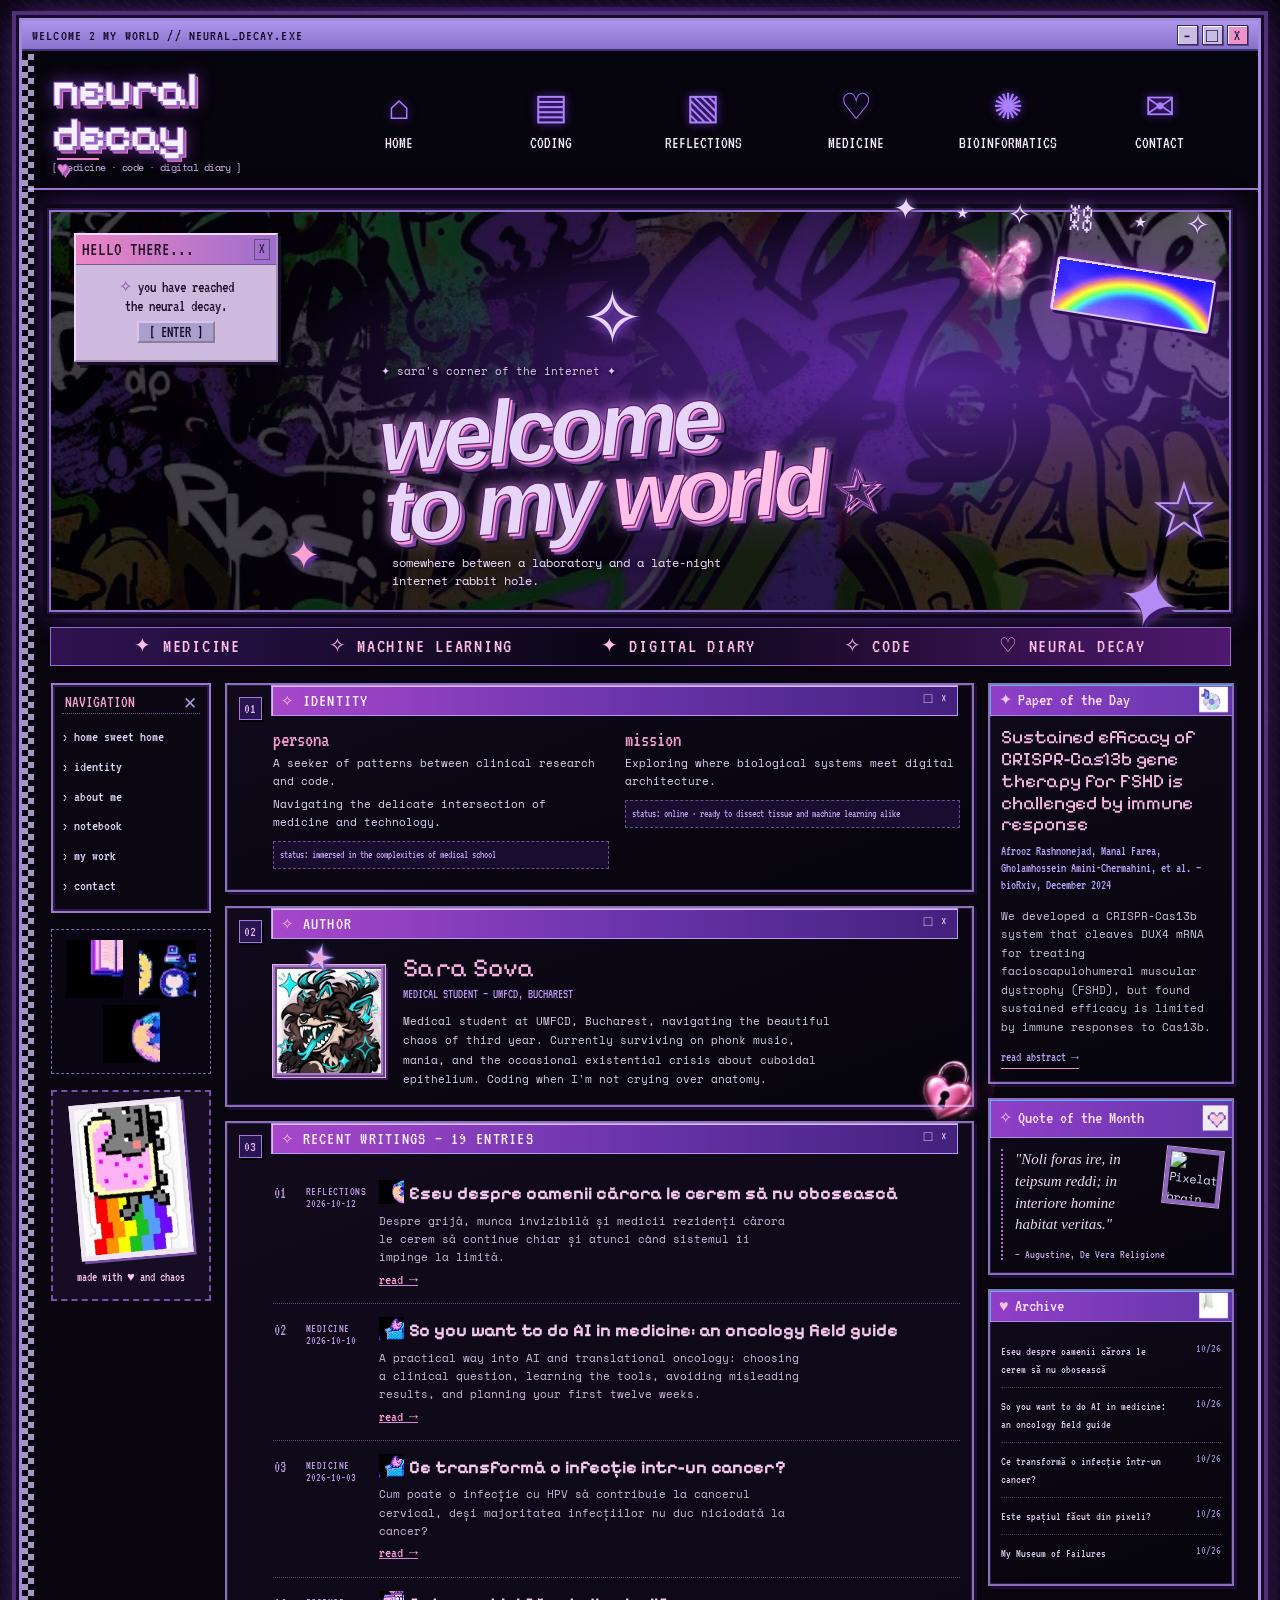
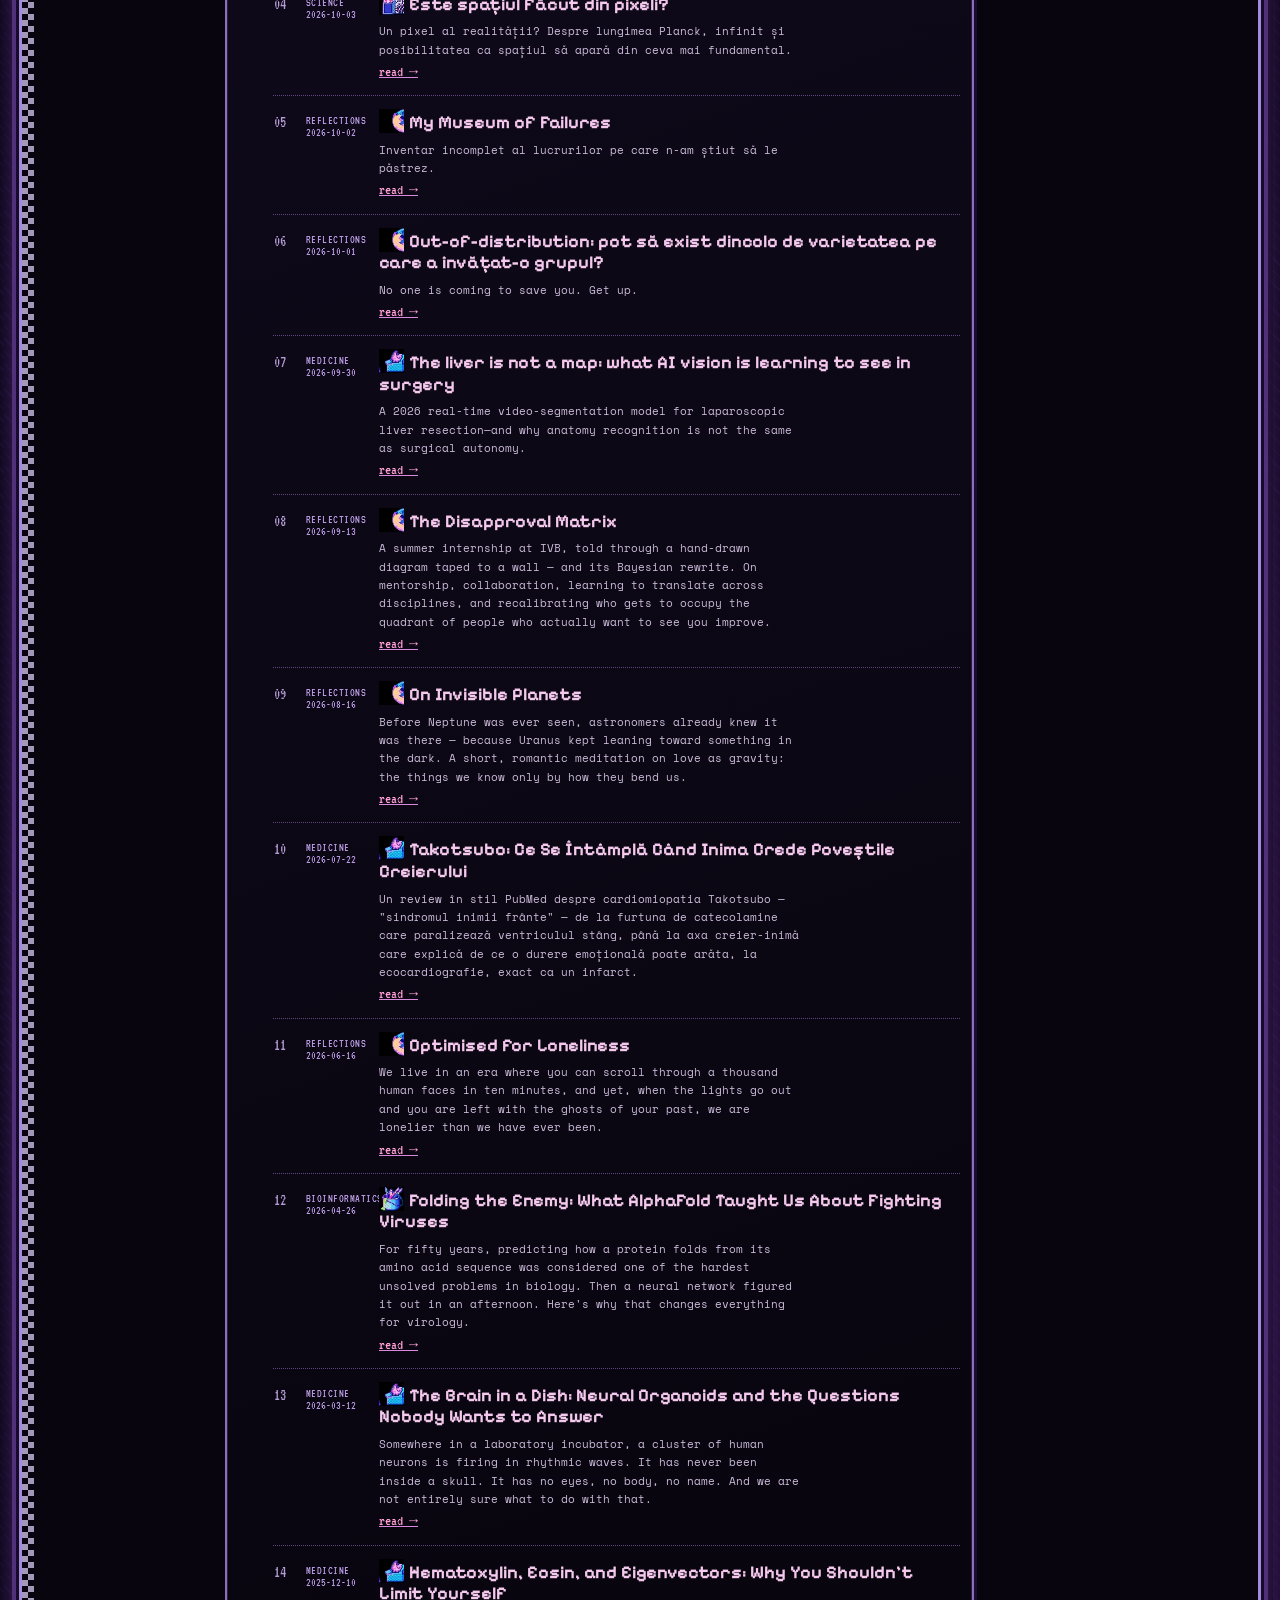
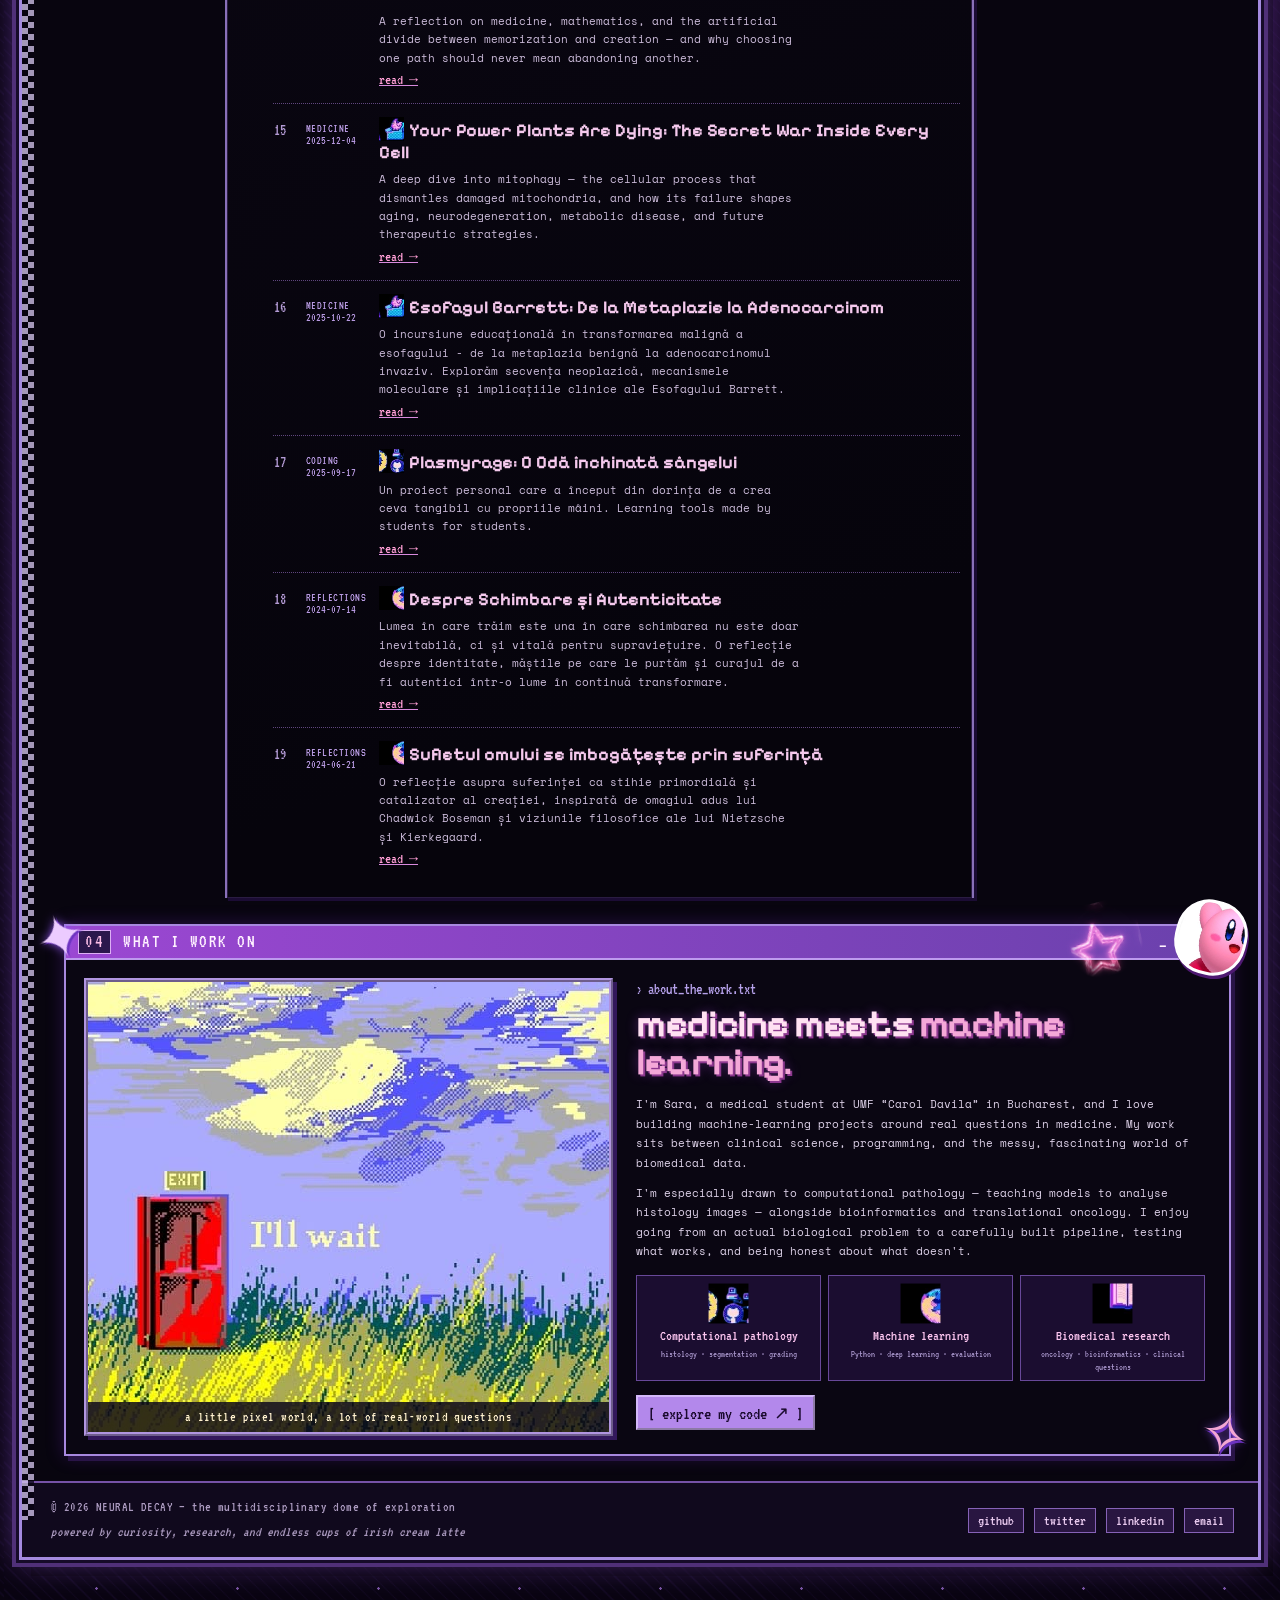
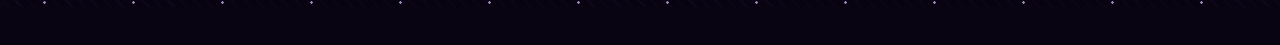
==== index.html @ b6f19f14 "Fit all header labels, remove faux status widgets, add pink chrome stickers" ====
<!DOCTYPE html>
<html lang="en">
<head>
    <meta charset="UTF-8">
    <meta name="viewport" content="width=device-width, initial-scale=1.0">
    <title>NEURAL_DECAY :: Sara's Digital Diary </title>
    <style>
        @import url('https://fonts.googleapis.com/css2?family=Caveat:wght@400;500&family=EB+Garamond:ital,wght@0,400;0,500;0,600;1,400&family=IM+Fell+English:ital@0;1&display=swap');
        @import url('https://fonts.googleapis.com/css2?family=Cormorant+Garamond:wght@500;600&family=IBM+Plex+Mono:wght@400;500&family=Source+Sans+3:wght@400;500;600&display=swap');

        * { margin: 0; padding: 0; box-sizing: border-box; }

        :root {
            --paper: #f4f0e8;
            --paper-raised: #fbf9f4;
            --ink: #243247;
            --ink-soft: #596777;
            --ink-faint: #7f8a96;
            --line: #d8d1c7;
            --line-strong: #b9b0a5;
            --accent: #7d3038;
            --accent-soft: rgba(125, 48, 56, 0.08);
            --display: 'Cormorant Garamond', Georgia, serif;
            --body-serif: 'Source Sans 3', Arial, sans-serif;
            --quote-serif: 'Cormorant Garamond', Georgia, serif;
            --mono: 'IBM Plex Mono', ui-monospace, 'SF Mono', Menlo, Consolas, monospace;
        }

        html { scroll-behavior: smooth; }

        body {
            background: var(--paper);
            color: var(--ink);
            font-family: var(--body-serif);
            line-height: 1.8;
            font-weight: 400;
        }

        a { color: inherit; }
        ::selection { background: var(--accent); color: var(--paper); }

        @media (prefers-reduced-motion: reduce) {
            * { transition: none !important; animation: none !important; scroll-behavior: auto !important; }
        }

        .container { max-width: 1180px; margin: 0 auto; padding: 0 48px; }

        #reading-progress-bar {
            position: fixed; top: 0; left: 0;
            width: 0%; height: 2px;
            background: var(--accent);
            z-index: 1000;
            transition: width 0.1s linear;
            opacity: 0;
            pointer-events: none;
        }
        #reading-progress-bar.visible { opacity: 1; }

        /* ---------- masthead ---------- */
        header {
            padding: 52px 0 30px;
            border-bottom: 1px solid var(--ink);
        }
        .header-content {
            display: flex;
            justify-content: space-between;
            align-items: center;
            gap: 28px;
            flex-wrap: wrap;
        }
        .logo-block { display: flex; flex-direction: column; gap: 14px; }
        .logo {
            font-family: var(--display);
            font-size: 2.5rem;
            font-weight: 500;
            text-transform: uppercase;
            letter-spacing: 0.05em;
            text-decoration: none;
            color: var(--ink);
            position: relative;
            display: inline-block;
            padding-bottom: 10px;
            cursor: pointer;
        }
        .logo::after {
            content: '';
            position: absolute; left: 0; bottom: 0;
            width: 34px; height: 2px;
            background: var(--accent);
        }
        .tagline {
            font-family: var(--mono);
            font-size: 0.68rem;
            color: var(--ink-soft);
            letter-spacing: 0.02em;
        }
        .tagline .br { color: var(--accent); }

        nav ul { list-style: none; display: flex; gap: 34px; flex-wrap: wrap; }
        nav a {
            text-decoration: none;
            font-family: var(--mono);
            font-size: 0.72rem;
            letter-spacing: 0.04em;
            color: var(--ink-soft);
            padding-bottom: 5px;
            position: relative;
            cursor: pointer;
            transition: color 0.3s ease;
        }
        nav a::after {
            content: '';
            position: absolute; left: 0; bottom: 0;
            width: 100%; height: 1px;
            background: var(--accent);
            transform: scaleX(0);
            transform-origin: left;
            transition: transform 0.35s cubic-bezier(.16,.84,.44,1);
        }
        nav a:hover { color: var(--ink); }
        nav a:hover::after { transform: scaleX(1); }

        /* ---------- banner ---------- */
        .banner-header {
            width: 100%;
            height: 320px;
            position: relative;
            overflow: hidden;
            border-bottom: 2px solid var(--ink);
        }
        .banner-header img {
            width: 100%; height: 100%; object-fit: cover;
            transition: transform 8s cubic-bezier(.16,.84,.44,1);
        }
        .banner-header:hover img { transform: scale(1.03); }

        /* ---------- section index rows ---------- */
        .idx-section { border-bottom: 1px solid var(--line); padding: 68px 0; }
        .idx-section:first-of-type { padding-top: 60px; }
        .idx-row {
            display: grid;
            grid-template-columns: 88px 1fr;
            gap: 32px;
            align-items: start;
        }
        .idx-num {
            font-family: var(--mono);
            font-size: 0.78rem;
            line-height: 1;
            color: var(--accent);
            letter-spacing: 0.02em;
            padding-top: 3px;
        }
        .idx-label {
            display: flex;
            align-items: center;
            gap: 16px;
            font-family: var(--mono);
            font-size: 0.68rem;
            line-height: 1;
            letter-spacing: 0.14em;
            text-transform: uppercase;
            color: var(--ink-faint);
            margin-bottom: 28px;
            white-space: nowrap;
        }
        .idx-label::after {
            content: '';
            flex: 1;
            min-width: 24px;
            align-self: center;
            border-bottom: 1px dotted var(--line-strong);
        }
        .tag-filter-info {
            display: none;
            align-items: center;
            gap: 14px;
            font-family: var(--mono);
            font-size: 0.72rem;
            color: var(--ink-soft);
            margin: -10px 0 26px;
            letter-spacing: 0.03em;
        }
        .tag-filter-info.active { display: flex; flex-wrap: wrap; }
        .tag-filter-info strong { color: var(--accent); text-transform: uppercase; letter-spacing: 0.08em; }
        .tag-filter-info a {
            color: var(--accent);
            text-decoration: none;
            border-bottom: 1px solid var(--accent);
            padding-bottom: 1px;
        }

        main.layout {
            display: grid;
            grid-template-columns: 2fr 1fr;
            gap: 0 80px;
        }
        .content-column { grid-column: 1; }
        .sidebar-column { grid-column: 2; grid-row: 1 / span 3; border-left: 1px solid var(--line); padding-left: 56px; padding-top: 60px; }

        /* ---------- identity ---------- */
        .identity-grid { display: grid; grid-template-columns: 1fr 1fr; gap: 40px; align-items: start; }
        .identity-term {
            font-family: var(--display);
            font-size: 1.3rem;
            color: var(--ink);
            margin-bottom: 10px;
        }
        .identity-def { font-family: var(--body-serif); font-size: 0.98rem; color: var(--ink-soft); line-height: 1.85; }
        .identity-def div { margin-bottom: 5px; }
        .identity-def .status { font-family: var(--mono); font-size: 0.78rem; color: var(--ink-faint); margin-top: 8px; }

        /* ---------- author ---------- */
        .author-grid { display: grid; grid-template-columns: 168px 1fr; gap: 40px; align-items: start; }
        .author-portrait { position: relative; width: 168px; }
        .author-portrait img {
            width: 100%; aspect-ratio: 4/5; object-fit: cover; display: block;
        }
        .author-portrait::after {
            content: '';
            position: absolute; left: -10px; top: 10px;
            width: 100%; aspect-ratio: 4/5;
            border: 1px solid var(--accent);
            z-index: -1;
        }
        .author-name { font-family: var(--display); font-size: 1.7rem; letter-spacing: 0.01em; margin-bottom: 6px; }
        .author-role { font-family: var(--mono); font-size: 0.68rem; letter-spacing: 0.06em; color: var(--accent); margin-bottom: 20px; text-transform: uppercase; }
        .author-bio { font-family: var(--body-serif); font-size: 1.03rem; color: var(--ink-soft); line-height: 1.95; max-width: 58ch; }

        .author-strip {
            grid-column: 1 / -1; margin-top: 40px;
            display: grid;
            grid-template-columns: 148px 1.15fr 1fr;
            gap: 16px;
            align-items: stretch;
        }
        .strip-caption {
            font-family: var(--mono); font-size: 0.64rem; letter-spacing: 0.06em;
            color: var(--ink-faint); line-height: 1.6;
            display: flex; flex-direction: column; justify-content: flex-end;
            padding-bottom: 4px;
        }
        .strip-caption .br { color: var(--accent); }
        .strip-item { position: relative; overflow: hidden; border: 1px solid var(--line); cursor: pointer; }
        .strip-item img {
            width: 100%; height: 100%; object-fit: cover; display: block;
            transition: transform 0.6s cubic-bezier(.16,.84,.44,1);
        }
        .strip-item:hover img { transform: scale(1.04); }
        .strip-a { aspect-ratio: 3/4; }
        .strip-b-wrap { display: grid; grid-template-rows: 1fr 1fr; gap: 16px; }
        .strip-b { aspect-ratio: unset; height: 100%; }
        .strip-item .frame { display: none; }
        .strip-item:hover .frame { opacity: 1; }

        /* ---------- writings index ---------- */
        .writings-list { margin-top: 4px; }
        .w-row {
            position: relative;
            display: grid;
            grid-template-columns: 52px 100px 1fr;
            gap: 24px;
            align-items: start;
            padding: 26px 0 26px 20px;
            margin-left: -20px;
            border-top: 1px solid var(--line);
            transition: padding-left 0.4s cubic-bezier(.16,.84,.44,1);
        }
        .w-num, .w-meta { padding-top: 5px; }
        .w-row::before {
            content: '';
            position: absolute; left: 0; top: 0; bottom: 0;
            width: 2px; background: var(--accent);
            transform: scaleY(0);
            transform-origin: top;
            transition: transform 0.4s cubic-bezier(.16,.84,.44,1);
        }
        .writings-list .w-row:first-child { border-top: none; }
        .w-row:hover { padding-left: 32px; }
        .w-row:hover::before { transform: scaleY(1); }
        .w-num { font-family: var(--mono); font-size: 0.75rem; color: var(--ink-faint); }
        .w-row:hover .w-num { color: var(--accent); }
        .w-meta { font-family: var(--mono); font-size: 0.68rem; color: var(--ink-faint); line-height: 1.6; }
        .w-meta .cat { display: block; text-transform: uppercase; letter-spacing: 0.04em; color: var(--ink-soft); }
        .w-main h3 {
            font-family: var(--display);
            font-size: 1.4rem;
            font-weight: 500;
            margin-bottom: 8px;
            line-height: 1.3;
        }
        .w-main h3 a { text-decoration: none; }
        .w-row:hover .w-main h3 { color: var(--accent); }
        .w-excerpt { font-family: var(--body-serif); font-size: 0.96rem; color: var(--ink-soft); line-height: 1.8; max-width: 60ch; }
        .w-arrow { font-family: var(--mono); font-size: 0.7rem; color: var(--ink-faint); margin-top: 10px; display: inline-block; }
        .w-row:hover .w-arrow { color: var(--accent); }

        .empty-state {
            font-family: var(--mono);
            font-size: 0.8rem;
            color: var(--ink-faint);
            padding: 40px 0;
        }
        .empty-state span { display: block; margin-bottom: 8px; }

        /* ---------- full post ---------- */
        .back-button {
            background: transparent;
            border: 1px solid var(--ink);
            color: var(--ink);
            font-family: var(--mono);
            font-size: 0.7rem;
            letter-spacing: 0.1em;
            text-transform: uppercase;
            padding: 11px 24px;
            cursor: pointer;
            margin-bottom: 44px;
            transition: all 0.35s ease;
        }
        .back-button:hover { background: var(--ink); color: var(--paper); }

        .full-post-content h1 {
            font-family: var(--display);
            font-size: 2.4rem;
            font-weight: 500;
            color: var(--ink);
            margin-bottom: 34px;
            line-height: 1.25;
        }
        .full-post-content .post-content h2 {
            font-family: var(--display);
            font-size: 1.5rem;
            font-weight: 500;
            color: var(--ink);
            margin: 44px 0 18px;
            padding-top: 28px;
            border-top: 1px solid var(--line);
        }
        .full-post-content .post-content h3 {
            font-family: var(--display);
            font-size: 1.2rem;
            font-weight: 500;
            color: var(--ink);
            margin: 32px 0 14px;
        }
        .full-post-content .post-content p {
            margin-bottom: 26px;
            font-family: var(--body-serif);
            font-size: 1.06rem;
            color: var(--ink-soft);
            line-height: 1.95;
        }
        .full-post-content .post-content strong { color: var(--ink); }
        .full-post-content .post-content em { font-style: italic; }
        .full-post-content .post-content a {
            color: var(--ink);
            text-decoration: none;
            border-bottom: 1px solid var(--accent);
            transition: color 0.3s ease;
        }
        .full-post-content .post-content a:hover { color: var(--accent); }
        .full-post-content .post-content a:has(> img) { border-bottom: none; }
        .full-post-content .post-content img {
            max-width: 100%;
            display: block;
            margin: 36px auto;
            border: 1px solid var(--line);
        }
        .full-post-content .post-content ol,
        .full-post-content .post-content ul {
            margin: 0 0 26px 1.3em;
            font-family: var(--mono);
            font-size: 0.82rem;
            color: var(--ink-soft);
            line-height: 2;
        }

        .post-tags { display: flex; flex-wrap: wrap; gap: 10px; margin-bottom: 24px; }
        .post-tag-pill {
            display: inline-block;
            border: 1px solid var(--line-strong);
            color: var(--ink-soft);
            padding: 4px 12px;
            font-family: var(--mono);
            font-size: 0.62rem;
            letter-spacing: 0.08em;
            text-transform: uppercase;
            text-decoration: none;
            transition: all 0.3s ease;
        }
        .post-tag-pill:hover { border-color: var(--accent); color: var(--accent); }

        .demo-link {
            display: inline-block;
            margin-top: 6px;
            border: 1px solid var(--accent);
            color: var(--accent);
            padding: 11px 24px;
            font-family: var(--mono);
            font-size: 0.7rem;
            letter-spacing: 0.1em;
            text-transform: uppercase;
            text-decoration: none;
            transition: all 0.3s ease;
        }
        .demo-link:hover { background: var(--accent); color: var(--paper); }

        .post-meta-line {
            display: flex; align-items: center; gap: 16px; margin-bottom: 22px;
        }
        .post-category {
            font-family: var(--mono);
            font-size: 0.62rem;
            letter-spacing: 0.15em;
            text-transform: uppercase;
            color: var(--accent-deep, var(--accent));
            border: 1px solid var(--line-strong);
            padding: 4px 12px;
        }
        .post-date { font-family: var(--mono); font-size: 0.68rem; letter-spacing: 0.1em; color: var(--ink-faint); }

        /* ---------- sidebar ---------- */
        .side-block { padding-bottom: 46px; margin-bottom: 46px; border-bottom: 1px solid var(--line); }
        .side-block:last-child { border-bottom: none; margin-bottom: 0; padding-bottom: 0; }
        .side-label {
            font-family: var(--mono);
            font-size: 0.65rem;
            letter-spacing: 0.12em;
            text-transform: uppercase;
            color: var(--ink-faint);
            margin-bottom: 18px;
        }
        .paper-title { font-family: var(--display); font-size: 1.08rem; color: var(--ink); margin-bottom: 8px; display: block; text-decoration: none; }
        .paper-title:hover { color: var(--accent); }
        .paper-meta { font-family: var(--mono); font-size: 0.72rem; color: var(--ink-soft); }
        .paper-abstract { font-family: var(--body-serif); font-size: 0.9rem; color: var(--ink-soft); line-height: 1.75; margin-top: 12px; }
        .paper-link { display: inline-block; margin-top: 14px; font-family: var(--mono); font-size: 0.68rem; color: var(--accent); text-decoration: none; border-bottom: 1px solid var(--accent); padding-bottom: 1px; }

        .quote-block { position: relative; padding-left: 20px; border-left: 2px solid var(--accent); }
        .quote-portrait {
            width: 56px; height: 56px;
            float: right;
            margin-left: 14px;
            border: 1px solid var(--line-strong);
            cursor: pointer;
        }
        .quote-portrait img { width: 100%; height: 100%; object-fit: cover; display: block; }
        .quote-text { font-family: var(--quote-serif); font-style: italic; font-size: 1.02rem; color: var(--ink); line-height: 1.75; }
        .quote-src { font-family: var(--mono); font-size: 0.66rem; color: var(--ink-faint); margin-top: 12px; clear: both; display: block; }

        .recent-list a {
            display: flex; justify-content: space-between; gap: 12px;
            padding: 11px 0;
            text-decoration: none;
            color: var(--ink-soft);
            font-family: var(--body-serif);
            font-size: 0.93rem;
            border-bottom: 1px dotted var(--line-strong);
            transition: color 0.25s ease;
        }
        .recent-list a:last-child { border-bottom: none; }
        .recent-list a:hover { color: var(--accent); }
        .recent-list a span { font-family: var(--mono); font-size: 0.64rem; color: var(--ink-faint); white-space: nowrap; margin-left: 12px; }

        .journal-browser { display: none; }
        body.reading-mode .journal-browser { display: block; }
        body.reading-mode .sidebar-column {
            position: sticky; top: 16px; align-self: start;
            max-height: calc(100vh - 32px); overflow-y: auto; scrollbar-width: thin;
        }
        .browser-categories { display: flex; flex-wrap: wrap; gap: 5px 0; margin: -3px 0 14px; }
        .browser-category {
            position: relative; border: 0; border-radius: 0; padding: 2px 9px;
            background: transparent; color: var(--ink-faint); font: 0.62rem var(--mono);
            text-transform: lowercase; cursor: pointer;
        }
        .browser-category:first-child { padding-left: 0; }
        .browser-category:not(:last-child)::after {
            content: '/'; position: absolute; right: -2px; color: var(--line-strong);
        }
        .browser-category:hover, .browser-category.active {
            background: transparent; color: var(--accent); text-decoration: underline;
            text-decoration-thickness: 1px; text-underline-offset: 4px;
        }
        .browser-post-list {
            max-height: min(34vh, 310px); overflow-y: auto;
            border-top: 1px solid var(--line); scrollbar-width: thin;
        }
        .browser-post-list a {
            display: grid; grid-template-columns: 25px 1fr; gap: 6px;
            padding: 10px 2px; border-bottom: 1px solid var(--line);
            color: var(--ink-soft); text-decoration: none;
        }
        .browser-post-list a:hover .browser-title,
        .browser-post-list a[aria-current="page"] .browser-title { color: var(--accent); }
        .browser-post-list .browser-index {
            padding-top: 3px; color: var(--ink-faint); font: 0.58rem var(--mono);
        }
        .browser-post-list .browser-title {
            display: block; color: var(--ink); font: 0.92rem/1.25 var(--display);
            transition: color 0.2s ease;
        }
        .browser-post-list .browser-meta {
            display: block; margin-top: 4px; color: var(--ink-faint);
            font: 0.55rem var(--mono); letter-spacing: 0.03em;
        }
        .browser-post-list a[aria-current="page"] .browser-index { color: var(--accent); }
        .inline-post-browser { display: none; }

        /* ---------- gallery ---------- */
        .gallery-strip { display: grid; grid-template-columns: repeat(4, 1fr); border-top: 1px solid var(--line); }
        .gallery-item {
            display: flex; flex-direction: column;
            border-right: 1px solid var(--line);
            cursor: pointer;
        }
        .gallery-item:last-child { border-right: none; }
        .gallery-frame { aspect-ratio: 3/4; overflow: hidden; }
        .gallery-frame img {
            width: 100%; height: 100%; object-fit: cover;
            transition: transform 0.6s cubic-bezier(.16,.84,.44,1);
        }
        .gallery-item:hover .gallery-frame img { transform: scale(1.045); }
        .gallery-item .cap {
            padding: 14px 20px 20px;
            font-family: var(--mono);
            font-size: 0.66rem;
            letter-spacing: 0.06em;
            color: var(--ink-soft);
            text-transform: uppercase;
            display: flex;
            justify-content: space-between;
            transition: color 0.3s ease;
        }
        .gallery-item .cap .no { color: var(--ink-faint); }
        .gallery-item:hover .cap { color: var(--accent); }
        .gallery-item:hover .cap .no { color: var(--accent); }

        /* ---------- footer ---------- */
        footer { border-top: 1px solid var(--ink); padding: 40px 0 60px; }
        .footer-row { display: flex; justify-content: space-between; align-items: center; flex-wrap: wrap; gap: 16px; }
        footer p { font-family: var(--mono); font-size: 0.68rem; letter-spacing: 0.03em; color: var(--ink-soft); }
        footer .sub { font-family: var(--quote-serif); font-style: italic; font-size: 0.88rem; color: var(--ink-faint); margin-top: 8px; letter-spacing: 0; }
        .social-links { display: flex; gap: 20px; }
        .social-links a { font-family: var(--mono); font-size: 0.68rem; text-decoration: none; color: var(--ink-soft); border-bottom: 1px solid transparent; transition: color 0.25s ease, border-color 0.25s ease; }
        .social-links a:hover { color: var(--accent); border-color: var(--accent); }

        a:focus-visible, .gallery-item:focus-visible, button:focus-visible { outline: 2px solid var(--accent); outline-offset: 2px; }

        /* ---------- modal ---------- */
        #imageModal {
            display: none; position: fixed; z-index: 1000; left: 0; top: 0;
            width: 100%; height: 100%; background: rgba(246, 246, 243, 0.97);
        }
        #imageModal .modal-close {
            position: absolute; top: 20px; right: 40px;
            color: var(--ink); font-size: 40px; font-weight: 300;
            font-family: var(--display); cursor: pointer;
        }
        #modalImg { margin: 6% auto 0; display: block; width: 80%; max-width: 720px; border: 1px solid var(--line-strong); }
        #caption { margin: 16px auto; display: block; width: 80%; max-width: 720px; text-align: center; color: var(--ink-soft); font-family: var(--mono); font-size: 0.75rem; letter-spacing: 0.06em; text-transform: uppercase; }

        @media (max-width: 900px) {
            main.layout { grid-template-columns: 1fr; }
            body.reading-mode .sidebar-column { display: none; }
            body.reading-mode .inline-post-browser { display: block; margin: 0 0 18px; }
            .inline-post-browser details {
                position: sticky; top: 2px; z-index: 40;
                border: 1px solid var(--line); background: var(--paper-raised);
                box-shadow: 0 5px 18px rgba(36, 50, 71, 0.08);
            }
            .inline-post-browser summary {
                padding: 10px 13px; color: var(--ink); cursor: pointer; list-style: none;
                font: 0.65rem var(--mono); letter-spacing: 0.06em; text-transform: uppercase;
            }
            .inline-post-browser summary::-webkit-details-marker { display: none; }
            .inline-post-browser details[open] { padding-bottom: 10px; }
            .inline-post-browser details[open] .browser-categories,
            .inline-post-browser details[open] .browser-post-list { margin-left: 12px; margin-right: 12px; }
            .inline-post-browser .browser-post-list { max-height: 32vh; }
            .inline-post-browser .browser-category { padding: 6px 10px; }
            .inline-post-browser .browser-post-list a { padding: 10px 2px; }
            .sidebar-column { grid-column: 1; grid-row: auto; border-left: none; border-top: 1px solid var(--line); padding-left: 0; padding-top: 56px; margin-top: 8px; }
            .container { padding: 0 26px; }
            .identity-grid, .author-grid { grid-template-columns: 1fr; }
            .author-strip { grid-template-columns: 1fr; }
            .strip-b-wrap { grid-template-rows: none; grid-template-columns: 1fr 1fr; }
            .w-row { grid-template-columns: 1fr; gap: 8px; }
            .gallery-strip { grid-template-columns: repeat(2, 1fr); }
        }

        @media (max-width: 640px) {
            .container { padding: 0 20px; }
            header { padding: 32px 0 22px; }
            .logo { font-size: 1.9rem; padding-bottom: 8px; }
            nav ul { gap: 20px 24px; }
            .banner-header { height: 190px; border-bottom-width: 1px; }
            .idx-section { padding: 44px 0; }
            .idx-section:first-of-type { padding-top: 36px; }
            .idx-row { grid-template-columns: 34px 1fr; gap: 16px; }
            .idx-num { font-size: 0.68rem; }
            .idx-label { font-size: 0.62rem; letter-spacing: 0.1em; white-space: normal; flex-wrap: wrap; row-gap: 6px; }
            .idx-label::after { min-width: 16px; }
            .author-grid { row-gap: 24px; }
            .author-portrait { width: 128px; }
            .author-name { font-size: 1.45rem; }
            .author-strip { grid-template-columns: 1fr; gap: 12px; margin-top: 30px; }
            .strip-b-wrap { gap: 12px; }
            .w-row { padding-left: 14px; margin-left: -14px; row-gap: 6px; }
            .w-row:hover { padding-left: 22px; }
            .w-main h3 { font-size: 1.2rem; }
            .full-post-content h1 { font-size: 1.7rem; }
            .full-post-content .post-content h2 { font-size: 1.25rem; }
            .post-meta-line { flex-wrap: wrap; row-gap: 8px; }
            .footer-row { flex-direction: column; align-items: flex-start; gap: 22px; }
            .gallery-item .cap { padding: 10px 14px 16px; }
        }
    
        /* Neural Decay field-journal refresh: visual styling only. */
        body { background: var(--paper); color: var(--ink); line-height: 1.72; }
        ::selection { background: var(--accent); color: var(--paper-raised); }
        .container { max-width: 1220px; }
        header { padding: 38px 0 24px; border-bottom-color: var(--line); }
        .logo { text-transform: none; font-size: 2.8rem; letter-spacing: 0; padding-bottom: 8px; }
        .logo::after { width: 42px; }
        .tagline { letter-spacing: .045em; }
        nav ul { gap: 25px; }
        nav a { font-size: .68rem; text-transform: lowercase; }
        .banner-header { height: 290px; border-bottom: 1px solid var(--line-strong); }
        .idx-section { padding: 52px 0; border-bottom-color: var(--line); }
        .idx-section:first-of-type { padding-top: 48px; }
        .idx-row { grid-template-columns: 64px minmax(0, 1fr); gap: 26px; }
        .idx-num { color: var(--accent); }
        .idx-label { color: var(--ink-soft); letter-spacing: .12em; margin-bottom: 22px; }
        .idx-label::after { border-bottom-style: solid; border-color: var(--line); }
        main.layout { grid-template-columns: minmax(0, 1.55fr) minmax(270px, .8fr); gap: 0 54px; }
        .sidebar-column { padding-left: 25px; padding-top: 45px; border-left-color: var(--line); }
        .identity-term, .author-name, .w-main h3, .full-post-content h1,
        .full-post-content .post-content h2, .full-post-content .post-content h3 { color: var(--ink); }
        .identity-def, .author-bio, .w-excerpt, .full-post-content .post-content p { color: var(--ink-soft); }
        .author-portrait img { border: 7px solid var(--paper-raised); box-shadow: 0 5px 16px rgba(36,50,71,.12); }
        .author-portrait::after { border-color: var(--nd-blue, #aab9c5); }
        .author-strip { grid-template-columns: repeat(3, minmax(0,1fr)); gap: 14px; margin-top: 30px; }
        .strip-caption, .strip-item .frame { display: none; }
        .strip-b-wrap { display: contents; }
        .strip-item, .strip-a, .strip-b { aspect-ratio: 4 / 5; height: auto; border: 7px solid var(--paper-raised); outline: 1px solid var(--line); box-shadow: 0 5px 14px rgba(36,50,71,.10); }
        .strip-item img { display: block; }
        .w-row { grid-template-columns: 42px 92px minmax(0,1fr); gap: 16px; padding-top: 22px; padding-bottom: 22px; }
        .w-row::before { background: var(--accent); }
        .w-main h3 { font-size: 1.55rem; line-height: 1.15; }
        .w-excerpt { line-height: 1.7; }
        .w-meta .cat { color: var(--accent); }
        .w-num, .w-meta, .w-arrow { color: var(--ink-faint); }
        .side-block { padding: 16px 16px 20px; margin-bottom: 16px; border: 1px solid var(--line); background: var(--paper-raised); }
        .side-block:last-child { border-bottom: 1px solid var(--line); }
        .side-label { color: var(--accent); letter-spacing: .11em; }
        .paper-title { font-size: 1.35rem; line-height: 1.15; }
        .paper-meta { color: var(--accent); font-size: .66rem; }
        .paper-abstract { font-size: .92rem; line-height: 1.65; }
        .quote-block { border-left-color: var(--accent); }
        .quote-text { font-size: 1.25rem; line-height: 1.4; }
        .quote-src { color: var(--ink-soft); }
        .recent-list a { color: var(--ink-soft); border-bottom-color: var(--line); }
        .gallery-strip { border-top-color: var(--line); }
        .gallery-item { background: var(--paper-raised); border-right-color: var(--line); }
        .gallery-item .cap { color: var(--ink-soft); }
        footer { background: var(--ink); color: var(--paper); }
        footer .sub, .social-links a { color: #d5dce1; }
        .social-links a:hover { color: #fff; }
        .back-button { border-color: var(--ink); color: var(--ink); }
        .back-button:hover { background: var(--ink); color: var(--paper); }
        .post-tag-pill { border-color: var(--line-strong); }
        .post-tag-pill:hover { border-color: var(--accent); color: var(--accent); }
        @media (max-width: 900px) {
            .container { padding-left: 26px; padding-right: 26px; }
            main.layout { grid-template-columns: minmax(0,1fr); }
            .sidebar-column { grid-column: 1; grid-row: auto; border-left: 0; border-top: 1px solid var(--line); padding: 28px 0 0; margin-top: 8px; }
            .identity-grid { grid-template-columns: 1fr 1fr; gap: 24px; }
            .author-grid { grid-template-columns: 145px minmax(0,1fr); gap: 25px; }
            .author-strip { grid-template-columns: repeat(3,minmax(0,1fr)); }
            .strip-b-wrap { display: contents; }
            .strip-item, .strip-a, .strip-b { aspect-ratio: 4 / 5; height: auto; min-width: 0; }
            .strip-caption, .strip-item .frame { display: none; }
            .w-row { grid-template-columns: 42px 88px minmax(0,1fr); gap: 13px; }
            .gallery-strip { grid-template-columns: repeat(2,minmax(0,1fr)); }
        }
        @media (max-width: 640px) {
            .container { padding-left: 18px; padding-right: 18px; }
            header { padding: 27px 0 19px; }
            .header-content { align-items: flex-start; gap: 17px; }
            .logo { font-size: 2.3rem; }
            .logo-block { gap: 8px; }
            nav { width: 100%; }
            nav ul { gap: 11px 19px; }
            nav a { font-size: .62rem; }
            .banner-header { height: 185px; }
            .idx-section { padding: 36px 0; }
            .idx-section:first-of-type { padding-top: 32px; }
            .idx-row { grid-template-columns: 27px minmax(0,1fr); gap: 12px; }
            .idx-num { font-size: .62rem; }
            .idx-label { font-size: .6rem; letter-spacing: .09em; margin-bottom: 17px; }
            .identity-grid { grid-template-columns: 1fr; gap: 22px; }
            .author-grid { grid-template-columns: 105px minmax(0,1fr); gap: 19px; }
            .author-portrait { width: 105px; }
            .author-name { font-size: 1.45rem; }
            .author-role { font-size: .59rem; margin-bottom: 12px; }
            .author-bio { font-size: .96rem; line-height: 1.7; }
            .author-strip { grid-template-columns: repeat(3,minmax(0,1fr)); gap: 8px; margin-top: 23px; }
            .strip-item, .strip-a, .strip-b { border-width: 4px; aspect-ratio: 4 / 5; }
            .strip-caption, .strip-item .frame { display: none; }
            .w-row { grid-template-columns: 1fr; gap: 5px; padding: 19px 0 19px 14px; margin-left: -14px; }
            .w-row:hover { padding-left: 18px; }
            .w-num, .w-meta { padding-top: 0; }
            .w-main h3 { font-size: 1.4rem; }
            .w-excerpt { font-size: .95rem; }
            .sidebar-column { padding-top: 22px; }
            .side-block { padding: 14px 13px 17px; }
            .full-post-content h1 { font-size: 2rem; }
            .full-post-content .post-content p { font-size: 1rem; line-height: 1.8; }
            .footer-row { flex-direction: column; align-items: flex-start; gap: 20px; }
            .gallery-item .cap { padding: 10px 11px 13px; }
            #modalImg { width: 90%; margin-top: 18%; }
            #imageModal .modal-close { top: 12px; right: 18px; }
        }

        /* Small field-notebook accents; the page copy and photos remain untouched. */
        :root { --journal-bluegrey: #aab9c5; --journal-mauve: #c7b9cd; }
        .idx-num {
            position: relative;
            display: inline-flex;
            justify-self: start;
            isolation: isolate;
        }
        .idx-num::after {
            content: "";
            position: absolute;
            z-index: -1;
            inset: -6px -9px;
            border: 1px solid rgba(125,48,56,.38);
            border-radius: 48% 52% 45% 55%;
            transform: rotate(-8deg);
            pointer-events: none;
        }
        .w-row:first-child {
            background: linear-gradient(100deg, rgba(170,185,197,.23), rgba(170,185,197,.10) 72%, rgba(170,185,197,.04));
            border-top-color: rgba(125,48,56,.28);
            border-bottom: 1px solid rgba(216,209,199,.9);
            padding-right: 14px;
        }
        .w-row:first-child .w-main { position: relative; }
        .w-row:first-child .w-main::before {
            content: "";
            position: absolute;
            top: -17px;
            right: 8px;
            width: 48px;
            height: 11px;
            background: rgba(199,185,205,.62);
            box-shadow: 0 1px 1px rgba(36,50,71,.08);
            transform: rotate(3deg);
            pointer-events: none;
        }
        @media (max-width: 640px) {
            .w-row:first-child { padding-right: 8px; }
            .w-row:first-child .w-main::before { top: -14px; right: 4px; width: 40px; height: 9px; }
        }
        /* Rose & Ink: a presentation-only theme. Content and behaviour are retained. */


        :root {
            --paper: #fcfaf6;
            --paper-raised: #f7f2eb;
            --ink: #443e3b;
            --ink-soft: #625b58;
            --ink-faint: #736963;
            --line: #ded5ca;
            --line-strong: #b9aaa0;
            --accent: #87676c;
            --accent-soft: rgba(135,103,108,.07);
            --accent-deep: #79565e;
            --display: 'IM Fell English', Georgia, serif;
            --body-serif: 'EB Garamond', Georgia, serif;
            --quote-serif: 'EB Garamond', Georgia, serif;
            --journal-bluegrey: #c7c1b7;
            --journal-mauve: #d9c7c5;
        }
        body { font-size: 1.08rem; line-height: 1.75; }
        .container { max-width: 1120px; }
        header { padding: 44px 0 26px; border-bottom: 1px dotted var(--line-strong); }
        .header-content { flex-direction: column; align-items: center; gap: 23px; }
        .logo-block { align-items: center; gap: 7px; text-align: center; }
        .logo { font-family: 'Caveat', cursive; font-size: 4rem; font-weight: 400; color: var(--accent); padding-bottom: 0; line-height: 1.1; }
        .logo::after { content: none; }
        .tagline { font-family: var(--body-serif); font-style: italic; font-size: 1rem; letter-spacing: .045em; }
        nav ul { justify-content: center; gap: 12px 29px; }
        nav a { font-family: var(--body-serif); font-style: italic; font-size: 1.04rem; letter-spacing: .08em; }
        .banner-header { height: 250px; border-bottom: 1px dotted var(--line-strong); }
        main.layout { grid-template-columns: minmax(0,1fr) minmax(235px,.42fr); gap: 0 38px; }
        .content-column, .sidebar-column { min-width: 0; }
        .sidebar-column { border-left: 1px dotted var(--line-strong); padding-left: 25px; padding-top: 42px; }
        .idx-section { padding: 42px 0; border-bottom-style: dotted; }
        .idx-section:first-of-type { padding-top: 42px; }
        .idx-row { grid-template-columns: 31px minmax(0,1fr); gap: 17px; }
        .idx-num::after { content: none; }
        .idx-label { font-family: var(--display); font-size: 1.16rem; font-weight: 400; color: var(--accent); text-transform: none; letter-spacing: .025em; margin-bottom: 20px; white-space: normal; }
        .idx-label::after { border-bottom: 1px dotted var(--line-strong); }
        .identity-grid { gap: 26px; }
        .identity-term { font-size: 1.35rem; }
        .identity-def { font-size: 1.06rem; line-height: 1.72; }
        .identity-def .status { font-size: .7rem; line-height: 1.7; }
        .author-grid { grid-template-columns: 133px minmax(0,1fr); gap: 26px; }
        .author-portrait { width: 133px; }
        .author-portrait img { border: 5px solid var(--paper-raised); box-shadow: none; }
        .author-portrait::after { border-color: var(--line-strong); }
        .author-name { font-size: 1.7rem; }
        .author-bio { font-size: 1.08rem; line-height: 1.75; }
        .strip-item, .strip-a, .strip-b { border: 5px solid var(--paper-raised); outline: 1px solid var(--line); box-shadow: none; }
        .w-row { grid-template-columns: 28px 77px minmax(0,1fr); gap: 13px; border-top-style: dotted; }
        .w-row:first-child { background: transparent; border-bottom: none; padding-right: 0; }
        .w-row:first-child .w-main::before { content: none; }
        .w-main h3 { font-size: 1.55rem; line-height: 1.28; }
        .w-excerpt { font-size: 1.08rem; line-height: 1.72; }
        .w-meta { font-size: .62rem; }
        .w-meta .cat { color: var(--ink-soft); }
        .side-block, .side-block:last-child { background: transparent; padding: 0 0 25px; margin-bottom: 25px; border: 0; border-bottom: 1px dotted var(--line-strong); }
        .side-block:last-child { border-bottom: 0; }
        .side-label { font-family: var(--display); font-size: 1.18rem; text-transform: none; letter-spacing: .02em; margin-bottom: 13px; }
        .paper-title { font-size: 1.26rem; line-height: 1.35; }
        .paper-abstract { font-size: 1.04rem; line-height: 1.7; }
        .paper-meta { color: var(--ink-soft); }
        .quote-block { border-left: 1px dotted var(--line-strong); padding-left: 15px; }
        .quote-text { font-size: 1.2rem; line-height: 1.6; }
        .recent-list a { font-size: 1.06rem; line-height: 1.5; }
        .recent-list a span { font-size: .6rem; }
        .full-post-content h1 { font-size: clamp(1.9rem, 3.5vw, 2.65rem); }
        .full-post-content .post-content p { font-size: 1.18rem; line-height: 1.85; }
        .full-post-content .post-content ul, .full-post-content .post-content ol { font-family: var(--body-serif); font-size: 1.1rem; line-height: 1.85; }
        .full-post-content .post-content h2 { border-top-style: dotted; }
        .gallery-item { background: var(--paper); border-right-style: dotted; }
        footer { background: var(--paper); color: var(--ink); border-top: 1px dotted var(--line-strong); }
        footer p, footer .sub, .social-links a { color: var(--ink-soft); }
        .social-links a:hover { color: var(--accent); }
        #imageModal { background: rgba(252,250,246,.97); }
        @media (max-width: 900px) {
            main.layout { grid-template-columns: minmax(0,1fr); }
            .sidebar-column { grid-column: 1; grid-row: auto; border-left: 0; border-top: 1px dotted var(--line-strong); padding: 28px 0 0; }
            .author-grid { grid-template-columns: 133px minmax(0,1fr); }
        }
        @media (max-width: 640px) {
            header { padding: 30px 0 21px; }
            .header-content { align-items: center; gap: 20px; }
            .logo { font-size: 3.25rem; }
            .tagline { font-size: .9rem; letter-spacing: .015em; }
            nav ul { gap: 9px 20px; }
            nav a { font-size: 1rem; letter-spacing: .035em; }
            .banner-header { height: 185px; }
            .idx-section { padding: 34px 0; }
            .idx-row { grid-template-columns: 25px minmax(0,1fr); gap: 12px; }
            .idx-label { font-size: 1.1rem; }
            .author-grid { grid-template-columns: 98px minmax(0,1fr); gap: 18px; }
            .author-portrait { width: 98px; }
            .author-name { font-size: 1.4rem; }
            .author-role { overflow-wrap: anywhere; }
            .author-bio { font-size: 1.03rem; }
            .w-row { grid-template-columns: minmax(0,1fr); gap: 6px; }
            .w-main h3 { font-size: 1.45rem; }
            .full-post-content .post-content p { font-size: 1.12rem; }
        }

        /* White scrapbook: presentation only, retaining the existing content and widgets. */
        :root {
            --paper: #ffffff;
            --paper-raised: #ffffff;
            --ink: #494541;
            --ink-soft: #655f59;
            --ink-faint: #776e67;
            --accent: #806a67;
            --accent-deep: #735a57;
            --accent-soft: rgba(128,106,103,.06);
            --line: #e4ded7;
            --line-strong: #beb3a7;
            --scrap-tape: rgba(221,208,183,.62);
            --scrap-shadow: rgba(71,60,47,.1);
        }
        header { border-bottom: none; padding-bottom: 8px; }
        .logo { color: var(--accent); }
        .banner-header {
            width: calc(100% - 80px); max-width: 990px; height: 235px;
            margin: 29px auto 33px; border: 9px solid var(--paper-raised);
            outline: 1px solid var(--line); overflow: visible;
            box-shadow: 0 3px 11px var(--scrap-shadow); transform: rotate(-.5deg);
        }
        .banner-header img { display: block; }
        .banner-header:hover img { transform: none; }
        .banner-header::before, .banner-header::after {
            content: ''; position: absolute; z-index: 1; pointer-events: none;
            width: 68px; height: 21px; background: var(--scrap-tape);
        }
        .banner-header::before { top: -16px; left: 32px; transform: rotate(-11deg); }
        .banner-header::after { bottom: -15px; right: 31px; transform: rotate(-8deg); }
        .idx-label, .side-label { font-family: 'Caveat', cursive; font-size: 1.55rem; letter-spacing: .025em; }
        .idx-num::after {
            content: ''; position: absolute; inset: -6px -7px;
            border: 1px solid var(--line-strong); border-radius: 48% 52% 45% 55%;
            transform: rotate(-8deg); pointer-events: none;
        }
        .author-portrait { margin-top: 5px; }
        .author-portrait img {
            border: 7px solid var(--paper-raised); border-bottom-width: 18px;
            outline: 1px solid var(--line); box-shadow: 0 3px 8px var(--scrap-shadow);
            transform: rotate(-2deg);
        }
        .author-portrait::after { content: none; }
        .author-portrait::before {
            content: ''; position: absolute; top: -8px; left: calc(50% - 25px);
            width: 50px; height: 17px; background: var(--scrap-tape);
            transform: rotate(8deg); z-index: 1; pointer-events: none;
        }
        .author-strip { gap: 17px; margin-top: 35px; padding: 7px 0; }
        .strip-item, .strip-a, .strip-b {
            overflow: visible; border: 7px solid var(--paper-raised); border-bottom-width: 19px;
            box-shadow: 0 3px 9px var(--scrap-shadow); transform: rotate(-1.5deg);
        }
        .strip-item img { object-fit: cover; }
        .strip-item:hover img { transform: none; }
        .strip-b-wrap .strip-item:first-child { transform: rotate(1.5deg); }
        .strip-b-wrap .strip-item:last-child { transform: rotate(-1deg); }
        .strip-item::before {
            content: ''; position: absolute; top: -13px; left: calc(50% - 22px);
            width: 44px; height: 16px; background: var(--scrap-tape);
            transform: rotate(-7deg); z-index: 1; pointer-events: none;
        }
        .quote-block { border-left-color: var(--line-strong); }
        .quote-portrait { transform: rotate(3deg); border: 3px solid var(--paper); outline: 1px solid var(--line); }
        .quote-text { color: var(--ink); }
        .gallery-strip { gap: 18px; padding: 24px 28px 32px; border-top-style: dotted; }
        .gallery-item {
            background: var(--paper-raised); border: 7px solid var(--paper-raised);
            outline: 1px solid var(--line); box-shadow: 0 3px 9px var(--scrap-shadow);
            transform: rotate(-1deg); min-width: 0;
        }
        .gallery-item:nth-child(even) { transform: rotate(1.2deg); }
        .gallery-item:last-child { border-right: 7px solid var(--paper-raised); }
        .gallery-item .cap { padding: 12px 5px 6px; font-family: 'Caveat', cursive; font-size: 1.2rem; text-transform: none; }
        .gallery-item:hover .gallery-frame img { transform: none; }
        #imageModal { background: rgba(255,255,255,.97); }
        @media (max-width: 640px) {
            .banner-header { width: calc(100% - 40px); height: 180px; border-width: 6px; margin: 24px auto 25px; }
            .banner-header::before { left: 18px; width: 49px; height: 17px; top: -12px; }
            .banner-header::after { right: 17px; width: 49px; height: 17px; bottom: -12px; }
            .idx-label, .side-label { font-size: 1.42rem; }
            .strip-item, .strip-a, .strip-b { border-width: 4px; border-bottom-width: 12px; }
            .strip-item::before { width: 31px; height: 12px; left: calc(50% - 15px); top: -9px; }
            .author-strip { gap: 10px; padding: 5px 0; }
            .gallery-strip { gap: 15px; padding: 20px 20px 25px; }
            .gallery-item, .gallery-item:last-child { border-width: 5px; }
            .gallery-item .cap { padding: 10px 4px 5px; }
        }

</style>
    <link rel="stylesheet" href="y2k-theme.css?v=20261108b">
    <link rel="stylesheet" href="void-theme.css?v=20261109b">
</head>
<body>
    <div id="reading-progress-bar"></div>

    <div class="retro-window">
        <div class="browser-titlebar" aria-hidden="true">
            <span class="browser-title-icon sprite sprite-pc"></span>
            <span class="browser-title">WELCOME 2 MY WORLD // NEURAL_DECAY.EXE</span>
            <span class="browser-window-controls"><span>−</span><span>□</span><span>×</span></span>
        </div>
        <div class="browser-addressbar" aria-label="Retro browser decoration">
            <span class="browser-transport" aria-hidden="true">◀ &nbsp; ▶ &nbsp; ↻</span>
            <span class="browser-address"><span aria-hidden="true">♥</span> gravityeffect1.github.io/blog-neural-decay/</span>
            <span class="browser-go" aria-hidden="true">✦</span>
        </div>

    <header id="home">
        <div class="container">
            <div class="header-content">
                <div class="logo-block">
                    <a class="logo" onclick="showAllPosts()">Neural Decay</a>
                    <div class="tagline">[ medicine <span class="br">·</span> code <span class="br">·</span> digital diary ]</div>
                </div>
                <nav>
                    <ul>
                        <li><a onclick="showAllPosts()">home</a></li>
                        <li><a onclick="showPostsByTag('coding')">coding</a></li>
                        <li><a onclick="showPostsByTag('reflections')">reflections</a></li>
                        <li><a onclick="showPostsByTag('medicine')">medicine</a></li>
                        <li><a onclick="showPostsByTag('bioinformatics')">bioinformatics</a></li>
                        <li><a href="#contact">contact</a></li>
                    </ul>
                </nav>
            </div>
            <div class="header-sprites" aria-hidden="true">
                <span class="sprite sprite-pc"></span>
                <span class="sprite sprite-cat"></span>
                <span class="sprite sprite-tamagotchi"></span>
            </div>
        </div>
    </header>

    <div class="banner-header">
        <img src="images/graffiti-banner.jpg" alt="Colourful graffiti wall — Neural Decay banner">
        <div class="banner-scrim" aria-hidden="true"></div>
        <div class="void-popup">
            <div class="void-popup-title">HELLO THERE... <span aria-hidden="true">×</span></div>
            <p><span aria-hidden="true">✧</span> you have reached<br>the neural decay.</p>
            <a href="#about">[ ENTER ]</a>
        </div>
        <div class="banner-hero-copy">
            <span class="banner-eyebrow">✦ sara's corner of the internet ✦</span>
            <strong>welcome<br>to my <em>world</em><span class="banner-twinkle">☆</span></strong>
            <p>somewhere between a laboratory and a late-night internet rabbit hole.</p>
        </div>
        <span class="banner-star banner-star-one" aria-hidden="true">✧</span>
        <span class="banner-star banner-star-two" aria-hidden="true">✦</span>
        <span class="banner-star banner-star-three" aria-hidden="true">☆</span>
        <span class="sticker-sample sticker-rainbow-decal" aria-hidden="true"></span>
        <span class="pink-decal pink-butterfly" aria-hidden="true"></span>
    </div>

    <div class="void-ticker" aria-hidden="true">
        <span>✦ MEDICINE</span>
        <span>✧ MACHINE LEARNING</span>
        <span>✦ DIGITAL DIARY</span>
        <span>✧ CODE</span>
        <span>♡ NEURAL DECAY</span>
    </div>

    <div class="container">
        <main class="layout">
            <aside class="retro-left-rail" aria-label="Quick navigation and decorative desktop panels">
                <div class="rail-panel rail-nav">
                    <div class="rail-title">NAVIGATION <span>✕</span></div>
                    <a href="#home">› home sweet home</a>
                    <a href="#about">› identity</a>
                    <a href="#about-section">› about me</a>
                    <a href="#writings">› notebook</a>
                    <a href="#work">› my work</a>
                    <a href="#contact">› contact</a>
                </div>
                <div class="rail-icon-patch" aria-hidden="true"><span class="void-icon void-icon-book"></span><span class="void-icon void-icon-computer"></span><span class="void-icon void-icon-browser"></span></div>
                <div class="rail-sticker-frame" aria-hidden="true"><span class="sticker-sample sticker-nyan"></span><span class="rail-sticker-caption">made with ♥ and chaos</span></div>
            </aside>
            <div class="content-column">

                <section class="idx-section" id="about">
                    <div class="idx-row">
                        <span class="idx-num">01</span>
                        <div>
                            <span class="idx-label">Identity</span>
                            <div class="identity-grid">
                                <div>
                                    <div class="identity-term">Persona</div>
                                    <div class="identity-def">
                                        <div>A seeker of patterns between clinical research and code.</div>
                                        <div>Navigating the delicate intersection of medicine and technology.</div>
                                        <div class="status">status: immersed in the complexities of medical school</div>
                                    </div>
                                </div>
                                <div>
                                    <div class="identity-term">Mission</div>
                                    <div class="identity-def">
                                        <div>Exploring where biological systems meet digital architecture.</div>
                                        <div class="status">status: online · ready to dissect tissue and machine learning alike</div>
                                    </div>
                                </div>
                            </div>
                        </div>
                    </div>
                </section>

                <section class="idx-section" id="about-section">
                    <div class="idx-row">
                        <span class="idx-num">02</span>
                        <div>
                            <span class="idx-label">Author</span>
                            <div class="author-grid">
                                <div class="author-portrait">
                                    <img src="images/sovix-avatar.jpg" alt="Sovix, Sara's illustrated persona avatar">
                                </div>
                                <div>
                                    <div class="author-name">Sara Sova</div>
                                    <div class="author-role">Medical Student — UMFCD, Bucharest</div>
                                    <p class="author-bio">Medical student at UMFCD, Bucharest, navigating the beautiful chaos of third year. Currently surviving on phonk music, mania, and the occasional existential crisis about cuboidal epithelium. Coding when I'm not crying over anatomy.</p>
                                </div>
                            </div>
                        </div>
                    </div>
                    <span class="pink-decal pink-heart-lock" aria-hidden="true"></span>
                </section>

                <section class="idx-section" id="writings" style="border-bottom: none;">
                    <div class="idx-row">
                        <span class="idx-num">03</span>
                        <div>
                            <span class="idx-label"><span id="writings-label-text">Recent Writings</span></span>
                            <div class="tag-filter-info" id="tag-filter-info"></div>
                            <div class="inline-post-browser" id="inline-post-browser" aria-label="Browse categories and posts">
                                <details>
                                    <summary>Browse this notebook</summary>
                                    <div class="browser-categories" id="inline-browser-categories"></div>
                                    <div class="browser-post-list" id="inline-browser-posts"></div>
                                </details>
                            </div>
                            <div id="posts-container"></div>
                        </div>
                    </div>
                </section>
            </div>

            <aside class="sidebar-column">
                <div class="side-block journal-browser" id="journal-browser">
                    <div class="side-label">Notebook index<span class="xp-sprite xp-window" aria-hidden="true"></span></div>
                    <div class="browser-categories" id="sidebar-browser-categories"></div>
                    <div class="browser-post-list" id="sidebar-browser-posts"></div>
                </div>
                <div class="side-block">
                    <div class="side-label">Paper of the Day<span class="xp-sprite xp-cd" aria-hidden="true"></span></div>
                    <div id="paper-of-the-day"></div>
                </div>

                <div class="side-block">
                    <div class="side-label">Quote of the Month<span class="sprite sprite-heart sprite-tiny" aria-hidden="true"></span></div>
                    <div class="quote-block">
                        <div class="quote-portrait" onclick="showModal('images/brain.jpg', 'Brain')"><img src="images/brain.jpg" alt="Pixelated brain"></div>
                        <p class="quote-text">"Noli foras ire, in teipsum reddi; in interiore homine habitat veritas."</p>
                        <span class="quote-src">— Augustine, De Vera Religione</span>
                    </div>
                </div>

                <div class="side-block">
                    <div class="side-label">Archive<span class="xp-sprite xp-folder" aria-hidden="true"></span></div>
                    <div class="recent-list" id="recent-list"></div>
                </div>
            </aside>
        </main>
    </div>

    <div class="work-section-shell" id="work">
        <div class="work-window-title"><span>04</span> WHAT I WORK ON <span class="work-window-controls">_ □ ×</span></div>
        <div class="work-content">
            <div class="work-landscape">
                <img src="images/pixel-wait-landscape.jpg" alt="Pixel-art lavender sky and grassy field with a red door reading I'll wait">
                <span class="work-image-label">a little pixel world, a lot of real-world questions</span>
            </div>
            <div class="work-pitch">
                <span class="work-kicker">› about_the_work.txt</span>
                <h2>medicine meets <em>machine learning.</em></h2>
                <p>I'm Sara, a medical student at UMF “Carol Davila” in Bucharest, and I love building machine-learning projects around real questions in medicine. My work sits between clinical science, programming, and the messy, fascinating world of biomedical data.</p>
                <p>I'm especially drawn to computational pathology — teaching models to analyse histology images — alongside bioinformatics and translational oncology. I enjoy going from an actual biological problem to a carefully built pipeline, testing what works, and being honest about what doesn't.</p>
                <div class="work-quest-list" aria-label="Research interests">
                    <div><span class="void-icon void-icon-computer" aria-hidden="true"></span><span><b>Computational pathology</b><small>histology · segmentation · grading</small></span></div>
                    <div><span class="void-icon void-icon-browser" aria-hidden="true"></span><span><b>Machine learning</b><small>Python · deep learning · evaluation</small></span></div>
                    <div><span class="void-icon void-icon-book" aria-hidden="true"></span><span><b>Biomedical research</b><small>oncology · bioinformatics · clinical questions</small></span></div>
                </div>
                <a class="work-github" href="https://github.com/gravityeffect1" target="_blank" rel="noopener noreferrer">[ explore my code ↗ ]</a>
            </div>
        </div>
        <span class="work-sparkle work-sparkle-one" aria-hidden="true">✦</span>
        <span class="work-sparkle work-sparkle-two" aria-hidden="true">✧</span>
        <span class="sticker-sample sticker-kirby" aria-hidden="true"></span>
        <span class="pink-decal pink-star" aria-hidden="true"></span>
    </div>

    <footer id="contact">
        <div class="container">
            <div class="footer-row">
                <div>
                    <p>&copy; 2026 NEURAL DECAY — the multidisciplinary dome of exploration</p>
                    <p class="sub">powered by curiosity, research, and endless cups of irish cream latte</p>
                </div>
                <div class="social-links">
                    <a href="https://github.com/gravityeffect1" target="_blank" aria-label="GitHub">github</a>
                    <a href="https://x.com/gravityeffect1" target="_blank" aria-label="Twitter">twitter</a>
                    <a href="https://www.linkedin.com/in/sara-mihaela-sova/" target="_blank" aria-label="LinkedIn">linkedin</a>
                    <a href="mailto:sara.sova@icloud.com" aria-label="Email">email</a>
                </div>
            </div>
        </div>
    </footer>
    </div><!-- /.retro-window -->

    <div id="imageModal" onclick="closeImageModal()">
        <span class="modal-close" onclick="closeImageModal()">&times;</span>
        <img id="modalImg">
        <div id="caption"></div>
    </div>

    <script src="posts.js?v=20261010-ai"></script>
    <script>
        let currentView = 'all';
        let currentTag = null;

        function ordinal(n) { return String(n).padStart(2, '0'); }

        function renderPostsByTag(tag = null) {
            const container = document.getElementById('posts-container');
            const labelText = document.getElementById('writings-label-text');
            const filterInfo = document.getElementById('tag-filter-info');
            container.innerHTML = '';

            let postsToShow = allPosts;

            if (tag) {
                postsToShow = allPosts.filter(post => post.tags && post.tags.includes(tag));
                currentView = 'tag';
                currentTag = tag;
                labelText.textContent = 'Recent Writings';
                filterInfo.classList.add('active');
                filterInfo.innerHTML = `Filtered by <strong>${tag}</strong> · ${postsToShow.length} post${postsToShow.length === 1 ? '' : 's'} · <a href="javascript:void(0)" onclick="showAllPosts()">clear</a>`;
            } else {
                currentView = 'all';
                currentTag = null;
                labelText.textContent = `Recent Writings — ${allPosts.length} entries`;
                filterInfo.classList.remove('active');
                filterInfo.innerHTML = '';
            }

            if (postsToShow.length === 0) {
                container.innerHTML = `
                    <div class="empty-state">
                        <span>// no posts found for "${tag}"</span>
                        <span>status: awaiting content</span>
                    </div>`;
                return;
            }

            const list = document.createElement('div');
            list.className = 'writings-list';

            postsToShow.forEach((post, i) => {
                const row = document.createElement('article');
                row.className = 'w-row w-category-' + post.category.toLowerCase().replace(/[^a-z0-9]+/g, '-');
                row.innerHTML = `
                    <span class="w-num">${ordinal(i + 1)}</span>
                    <div class="w-meta"><span class="cat">${post.category}</span>${post.date}</div>
                    <div class="w-main">
                        <h3><a href="javascript:void(0)" onclick="showFullPost('${post.id}', this)">${post.title}</a></h3>
                        <p class="w-excerpt">${post.excerpt}</p>
                        <a href="javascript:void(0)" class="w-arrow" onclick="showFullPost('${post.id}', this)">read →</a>
                    </div>
                `;
                list.appendChild(row);
            });
            container.appendChild(list);
        }

        function renderRecentList() {
            const el = document.getElementById('recent-list');
            const recent = [...allPosts].slice(0, 5);
            el.innerHTML = recent.map(post => {
                const d = new Date(post.date);
                const label = isNaN(d) ? '' : d.toLocaleDateString('en-US', { month: '2-digit', year: '2-digit' });
                return `<a href="javascript:void(0)" onclick="showFullPost('${post.id}', this)">${post.title}<span>${label}</span></a>`;
            }).join('');
        }

        let activeBrowseCategory = '';
        let activeBrowsePostId = '';

        function renderPostBrowser() {
            const categories = [...new Set(allPosts.map(post => post.category).filter(Boolean))]
                .sort((a, b) => a.localeCompare(b));
            const targets = [
                { categories: document.getElementById('sidebar-browser-categories'), posts: document.getElementById('sidebar-browser-posts') },
                { categories: document.getElementById('inline-browser-categories'), posts: document.getElementById('inline-browser-posts') }
            ];
            targets.forEach(target => {
                if (!target.categories || !target.posts) return;
                target.categories.replaceChildren();
                target.posts.replaceChildren();
                [['', 'All'], ...categories.map(category => [category, category])].forEach(([value, label]) => {
                    const button = document.createElement('button');
                    button.type = 'button';
                    button.className = 'browser-category' + (activeBrowseCategory === value ? ' active' : '');
                    button.textContent = label;
                    button.setAttribute('aria-pressed', String(activeBrowseCategory === value));
                    button.addEventListener('click', () => {
                        activeBrowseCategory = value;
                        renderPostBrowser();
                    });
                    target.categories.appendChild(button);
                });
                allPosts.filter(post => !activeBrowseCategory || post.category === activeBrowseCategory).forEach(post => {
                    const link = document.createElement('a');
                    link.href = 'javascript:void(0)';
                    if (post.id === activeBrowsePostId) link.setAttribute('aria-current', 'page');
                    const index = document.createElement('span');
                    index.className = 'browser-index';
                    index.textContent = String(allPosts.indexOf(post) + 1).padStart(2, '0');
                    const copy = document.createElement('span');
                    const title = document.createElement('span');
                    title.className = 'browser-title';
                    title.textContent = post.title;
                    const date = document.createElement('span');
                    date.className = 'browser-meta';
                    const parsed = new Date(post.date);
                    date.textContent = (post.category || '') + (isNaN(parsed) ? '' : ' · ' + parsed.toLocaleDateString('en-US', { month: 'short', year: 'numeric' }));
                    copy.append(title, date);
                    link.append(index, copy);
                    link.addEventListener('click', () => window.showFullPost(post.id, link));
                    target.posts.appendChild(link);
                });
            });
        }

        window.showPostsByTag = function(tag) {
            document.body.classList.remove('reading-mode');
            hideProgressBar();
            renderPostsByTag(tag);
            window.location.hash = `tag-${tag}`;
            setTimeout(() => {
                const writingsSection = document.getElementById('posts-container');
                if (writingsSection) writingsSection.scrollIntoView({ behavior: 'smooth', block: 'start' });
            }, 100);
        };
        window.showAllPosts = function() {
            document.body.classList.remove('reading-mode');
            hideProgressBar();
            renderPostsByTag();
            window.location.hash = '';
        };

        window.showFullPost = function(postId, trigger = null) {
            document.body.classList.add('reading-mode');
            const triggerTop = trigger ? trigger.getBoundingClientRect().top : null;
            const post = allPosts.find(p => p.id === postId || (p.aliases || []).includes(postId));
            if (!post) return;
            activeBrowsePostId = post.id;
            renderPostBrowser();
            const container = document.getElementById('posts-container');
            document.getElementById('writings-label-text').textContent = 'Reading';
            document.getElementById('tag-filter-info').classList.remove('active');
            document.getElementById('tag-filter-info').innerHTML = '';

            container.innerHTML = `
                <div class="full-post">
                    <button onclick="showAllPosts()" class="back-button">&larr; Back to Posts</button>
                    <article class="full-post-content">
                        <div class="post-meta-line">
                            <span class="post-category">${post.category}</span>
                            <span class="post-date">${post.date}</span>
                        </div>
                        <h1>${post.title}</h1>
                        <div class="post-content">
                            ${post.content.split('\n\n').map(section => {
                                section = section.trim();
                                if (section.startsWith('<')) return section;
                                return `<p>${section.replace(/\n/g, '<br>')}</p>`;
                            }).join('')}
                        </div>
                        <div class="post-footer" style="margin-top: 40px; padding-top: 30px; border-top: 1px solid var(--line);">
                            <div class="post-tags">
                                ${post.tags ? post.tags.map(tag =>
                                    `<a href="javascript:void(0)" onclick="showPostsByTag('${tag}')" class="post-tag-pill">#${tag}</a>`
                                ).join('') : ''}
                            </div>
                            ${post.id === 'plasmyrage' ? `
                            <a href="https://gravityeffect1.github.io/plasmyrage/" target="_blank" class="demo-link">View Live Demo &nearr;</a>` : ''}
                        </div>
                    </article>
                </div>
            `;
            window.location.hash = `post-${post.id}`;
            showProgressBar();
            requestAnimationFrame(() => {
                const heading = container.querySelector('.full-post-content h1');
                if (heading && Number.isFinite(triggerTop)) {
                    const preferredTop = Math.min(160, Math.max(148, window.innerHeight * 0.18));
                    const targetTop = Math.min(preferredTop, Math.max(0, triggerTop));
                    const shift = heading.getBoundingClientRect().top - targetTop;
                    window.scrollTo(0, window.scrollY + shift);
                } else if (heading) {
                    const preferredTop = Math.min(160, Math.max(148, window.innerHeight * 0.18));
                    const shift = heading.getBoundingClientRect().top - preferredTop;
                    window.scrollTo(0, window.scrollY + shift);
                }
                updateProgressBar();
            });
        };

        let progressBarActive = false;
        function updateProgressBar() {
            if (!progressBarActive) return;
            const bar = document.getElementById('reading-progress-bar');
            const docHeight = document.documentElement.scrollHeight - window.innerHeight;
            const pct = docHeight > 0 ? Math.min((window.scrollY / docHeight) * 100, 100) : 0;
            bar.style.width = pct + '%';
        }
        function showProgressBar() {
            progressBarActive = true;
            document.getElementById('reading-progress-bar').classList.add('visible');
        }
        function hideProgressBar() {
            progressBarActive = false;
            const bar = document.getElementById('reading-progress-bar');
            bar.classList.remove('visible');
            bar.style.width = '0%';
        }

        window.showModal = function(src, caption) {
            const modal = document.getElementById('imageModal');
            document.getElementById('modalImg').src = src;
            document.getElementById('caption').textContent = caption;
            modal.style.display = 'block';
        };
        window.closeImageModal = function() {
            document.getElementById('imageModal').style.display = 'none';
        };

        document.addEventListener('DOMContentLoaded', function() {
            window.addEventListener('scroll', updateProgressBar);
            renderRecentList();
            renderPostsByTag();
            renderPostBrowser();

            if (window.location.hash) {
                const hash = window.location.hash.substr(1);
                if (hash.startsWith('tag-')) {
                    showPostsByTag(hash.replace('tag-', ''));
                } else if (hash.startsWith('post-')) {
                    showFullPost(hash.replace('post-', ''));
                }
            }
        });
    </script>
    <script src="paper.js"></script>
</body>
</html>
---- y2k-theme.css ----
@import url('https://fonts.googleapis.com/css2?family=Pixelify+Sans:wght@400;500;600;700&family=Nunito:wght@400;500;600;700;800&display=swap');

/* Neural Decay / Sovix Y2K diary skin. The original writing, sections and behaviour live in index.html/posts.js. */
:root {
    --paper: #fff9ee;
    --paper-raised: #fffdf5;
    --ink: #442b40;
    --ink-soft: #604c5c;
    --ink-faint: #806b7c;
    --line: #eabbd1;
    --line-strong: #af709d;
    --accent: #b94786;
    --accent-deep: #853e71;
    --accent-soft: rgba(239, 138, 188, .15);
    --display: 'Pixelify Sans', 'Trebuchet MS', sans-serif;
    --body-serif: 'Nunito', 'Trebuchet MS', sans-serif;
    --quote-serif: Georgia, serif;
    --mono: 'Pixelify Sans', 'Courier New', monospace;
    --plum: #4a2744;
    --berry: #9b477c;
    --candy: #f3a7cc;
    --lavender: #ddc0ef;
    --aqua: #2de6e7;
    --lemon: #fff4bc;
}

html { scroll-padding-top: 20px; }
body {
    position: relative;
    padding: 34px 22px 62px;
    background-color: #efe2fb;
    background-image:
      radial-gradient(circle at 19% 11%, rgba(255,255,255,.95) 0 2px, transparent 3px),
      radial-gradient(circle at 80% 41%, rgba(255,255,255,.9) 0 2px, transparent 3px),
      linear-gradient(45deg, #f6e8f9 25%, transparent 25%, transparent 75%, #f6e8f9 75%),
      linear-gradient(45deg, #f6e8f9 25%, #e6ceef 25%, #e6ceef 75%, #f6e8f9 75%);
    background-size: 91px 83px, 73px 77px, 52px 52px, 52px 52px;
    background-position: 4px 7px, 0 0, 0 0, 26px 26px;
    color: var(--ink);
    font-family: var(--body-serif);
    font-size: 1rem;
    line-height: 1.68;
}
body::before, body::after {
    position: fixed;
    z-index: 0;
    pointer-events: none;
    font: 700 44px var(--display);
    color: #32dce5;
    -webkit-text-stroke: 1.5px #432940;
    text-shadow: 3px 3px #ffabd4;
}
body::before { content: '✦'; left: 1.4vw; top: 22%; transform: rotate(-15deg); }
body::after { content: '✧'; right: 1.2vw; bottom: 17%; transform: rotate(20deg); }
::selection { background: var(--plum); color: #fff; }

.retro-window {
    position: relative;
    z-index: 1;
    max-width: 1280px;
    margin: 0 auto;
    overflow: hidden;
    background: var(--paper);
    border: 4px solid var(--plum);
    border-radius: 17px;
    box-shadow: 0 0 0 5px #f5b4d7, 0 0 0 9px #5d3454, 13px 18px 0 rgba(71,42,69,.2);
}
.container { max-width: 1190px; padding-left: 31px; padding-right: 31px; }

/* Internet Explorer, but make it a glittery personal diary. */
.browser-titlebar {
    display: flex; align-items: center; gap: 9px;
    height: 40px; padding: 3px 12px;
    color: #fff7fa;
    background: linear-gradient(180deg, #714564 0%, #4b2945 100%);
    border-bottom: 2px solid #2e182e;
    font: 600 16px var(--display);
    letter-spacing: .02em;
}
.browser-title { flex: 1; min-width: 0; white-space: nowrap; overflow: hidden; text-overflow: ellipsis; }
.browser-window-controls { display: flex; gap: 5px; margin-left: auto; }
.browser-window-controls span {
    display: grid; place-items: center; width: 25px; height: 25px;
    border: 2px solid #412541; border-radius: 5px;
    background: #f7d6e2; color: #4c2d48;
    box-shadow: inset 1px 2px #fff8ee, 1px 1px #a87194;
    font: 700 19px/1 var(--display);
}
.browser-window-controls span:last-child { background: #ff9cba; }
.browser-title-icon { flex: 0 0 31px; transform: scale(.57); transform-origin: left center; margin-right: -13px; }
.browser-addressbar {
    min-height: 41px; display: flex; align-items: center; gap: 10px;
    padding: 6px 13px;
    border-bottom: 3px solid #ca86aa;
    background: repeating-linear-gradient(90deg, #f8d7e4 0 14px, #fbe8d7 14px 28px);
    font: 600 16px var(--display);
}
.browser-transport { white-space: nowrap; color: #72435b; text-shadow: 1px 1px #fff; }
.browser-address {
    min-width: 0; flex: 1; overflow: hidden; text-overflow: ellipsis; white-space: nowrap;
    padding: 3px 12px; color: #65435c;
    background: #fffdf8; border: 2px inset #efb6c9;
    border-radius: 8px;
    font-size: 14px;
}
.browser-address span { color: #f47db7; }
.browser-go { color: #6f3b5e; font-size: 23px; line-height: 1; }

/* The pixel sheets supplied for the redesign serve as actual interface stickers. */
.sprite {
    display: inline-block; flex-shrink: 0;
    width: 60px; height: 60px;
    background-image: url('images/retro-pixel-icons.jpg');
    background-repeat: no-repeat;
    background-size: 180px 300px;
    image-rendering: pixelated;
    mix-blend-mode: multiply;
}
.sprite-heart { background-position: 0 0; }
.sprite-pc { background-position: -60px 0; }
.sprite-tamagotchi { background-position: -120px 0; }
.sprite-cat { background-position: 0 -60px; }
.sprite-dino { background-position: -60px -120px; }
.sprite-mushroom { background-position: -120px -240px; }
.xp-sprite {
    display: inline-block; flex-shrink: 0;
    width: 60px; height: 53px;
    background-image: url('images/retro-xp-icons.jpg');
    background-repeat: no-repeat;
    background-size: 180px 320px;
    image-rendering: pixelated;
    mix-blend-mode: multiply;
}
.xp-window { background-position: 0 -213px; }
.xp-cd { background-position: -60px -107px; }
.xp-folder { background-position: -60px -267px; }

header {
    position: relative;
    padding: 27px 0 17px;
    background:
      radial-gradient(#b47baf 1.25px, transparent 1.6px) 0 0 / 13px 13px,
      linear-gradient(180deg, #4e2b48 0%, #5a3156 66%, #f7c5df 66%, #f8d9e9 100%);
    border-bottom: 3px dashed #9b6591;
}
header::before {
    content: '✦    ✧    ✦';
    position: absolute; left: 7%; top: 21%;
    font: 700 29px var(--display); letter-spacing: 12px;
    color: #3ee7e7; -webkit-text-stroke: 1px #2c1b37;
    text-shadow: 2px 2px #ec91c4;
    pointer-events: none;
}
.header-content { flex-direction: column; align-items: center; gap: 17px; }
.logo-block { align-items: center; gap: 3px; text-align: center; }
.logo {
    font: 700 clamp(3.15rem, 6.2vw, 5.65rem)/1 var(--display);
    text-transform: uppercase;
    letter-spacing: .01em;
    color: #fff1e2;
    -webkit-text-stroke: 2px #4b2945;
    text-shadow: 3px 4px #ad699c, 6px 6px #2fe1e2, 8px 8px #4b2945;
    padding: 0 12px 7px;
    transform: rotate(-1deg);
}
.logo::after { content: none; }
.logo:hover { color: #fff8fb; }
.tagline {
    width: fit-content;
    max-width: 100%;
    padding: 5px 14px;
    background: #fff7eb; border: 2px dashed #b66f96;
    border-radius: 20px;
    font: 600 16px/1.2 var(--display);
    color: #633c5b; letter-spacing: .02em;
}
.tagline .br { color: #d84f99; }
.header-sprites { position: absolute; right: 20px; top: 18px; display: flex; align-items: center; gap: 1px; }
.header-sprites .sprite {
    mix-blend-mode: normal;
    border: 2px solid #f8b2d4;
    border-radius: 7px;
    box-shadow: 2px 3px 0 #241a33;
}
.header-sprites .sprite:nth-child(2) { transform: translateY(10px) rotate(6deg); }
.header-sprites .sprite:nth-child(3) { transform: translateY(-2px) rotate(-7deg); }
nav { position: relative; z-index: 2; width: 100%; }
nav ul { justify-content: center; align-items: center; gap: 7px; flex-wrap: wrap; }
nav li { list-style: none; }
nav a {
    display: inline-block;
    min-width: 93px;
    padding: 7px 13px 6px;
    text-align: center;
    border: 2px solid #613a5c;
    border-bottom-width: 4px;
    border-radius: 11px 11px 5px 5px;
    background: #f5a9cd;
    box-shadow: inset 2px 2px #ffe7ef;
    color: #4a2844;
    font: 700 18px/1.1 var(--display);
    text-transform: lowercase;
    letter-spacing: 0;
    transition: transform .16s ease, background .16s ease;
}
nav li:nth-child(2n) a { background: #f5cee2; }
nav li:nth-child(4n) a { background: #d2c2f4; }
nav a:hover { transform: translateY(-2px); background: #d9f9f7; color: #3b2540; }
nav a::after { display: none; }

.banner-header {
    width: calc(100% - 68px); max-width: unset; height: clamp(135px, 21vw, 230px);
    margin: 21px auto 12px;
    transform: none;
    border: 6px solid #fffdf5;
    outline: 3px solid #a05b83;
    border-radius: 9px;
    box-shadow: 5px 6px 0 #e4bbd3;
    overflow: hidden;
}
.banner-header::before, .banner-header::after { content: none; }
.banner-header img { object-fit: cover; object-position: center 57%; filter: saturate(1.18) contrast(.98); }
.banner-header:hover img { transform: none; }

main.layout { grid-template-columns: minmax(0, 1.75fr) minmax(245px, .82fr); gap: 0 19px; padding-top: 19px; }
.content-column { min-width: 0; }
.sidebar-column {
    min-width: 0; padding: 0; margin: 0;
    border: 0; border-left: 0;
}
.idx-section {
    margin-bottom: 17px;
    padding: 22px 21px 25px;
    border: 3px solid #b77fa2;
    border-radius: 12px;
    background: #fffaf0;
    box-shadow: 4px 5px 0 #eac5dc;
}
.idx-section:first-of-type { padding-top: 22px; }
.idx-row { grid-template-columns: 33px minmax(0,1fr); gap: 12px; }
.idx-num {
    display: inline-flex; align-items: center; justify-content: center;
    width: 29px; height: 27px; padding: 0;
    background: #f1abcc; border: 2px solid #764368; border-radius: 5px;
    font: 700 16px var(--display); color: #4c2947;
    box-shadow: 2px 2px #e6cee8;
}
.idx-num::after { content: none; }
.idx-label {
    display: flex; align-items: center; gap: 8px;
    margin: -2px 0 17px;
    padding: 5px 12px 6px;
    width: fit-content;
    max-width: 100%;
    color: #fffdf7;
    background: linear-gradient(180deg, #9b5f91, #713f6d);
    border: 2px solid #603556; border-radius: 8px;
    box-shadow: inset 1px 1px #c38dad;
    font: 700 21px/1 var(--display);
    letter-spacing: .01em; text-transform: lowercase;
}
.idx-label::before { content: '✦'; color: #65f1ef; font-size: 15px; }
.idx-label::after { content: '✦'; flex: 0; min-width: 0; border: none; color: #ffd4e8; font-size: 15px; }
.identity-grid { gap: 15px; }
.identity-term {
    margin-bottom: 5px;
    font: 700 20px var(--display); color: #933f79;
}
.identity-def { font: 500 13.5px/1.63 var(--body-serif); color: var(--ink-soft); }
.identity-def .status {
    font: 500 12px/1.35 var(--display); color: #a05183;
    margin-top: 9px; padding: 5px 6px;
    background: #fff1f6; border: 1px dashed #e6a3c5;
}
.author-grid { grid-template-columns: 153px minmax(0,1fr); gap: 22px; align-items: center; }
.author-portrait { position: relative; width: 153px; margin: 0; }
.author-portrait::before { content: '★'; position: absolute; z-index: 2; top: -16px; right: -15px; font: 700 30px var(--display); color: var(--aqua); -webkit-text-stroke: 1px var(--plum); transform: rotate(14deg); background: none; width: auto; height: auto; }
.author-portrait::after { content: none; }
.author-portrait img {
    width: 100%; aspect-ratio: 1; object-fit: cover; object-position: 50% 40%;
    border: 6px solid #ffd5e5; border-radius: 10px;
    outline: 2px solid #743c68;
    box-shadow: 4px 5px 0 #e3b6d9;
    transform: none;
}
.author-name { font: 700 28px/1.2 var(--display); color: #803c78; margin-bottom: 4px; }
.author-role { font: 700 13px/1.35 var(--display); color: #bd4d86; letter-spacing: 0; margin-bottom: 11px; }
.author-bio { font: 500 14px/1.7 var(--body-serif); color: var(--ink-soft); max-width: 62ch; }
.author-strip { display: none; }

.w-row, .w-row:first-child {
    position: relative;
    grid-template-columns: 31px 84px minmax(0,1fr);
    gap: 11px;
    padding: 17px 5px 17px 0;
    margin-left: 0;
    border-top: 2px dotted #eac2d8;
    background: none;
}
.w-row:first-child { border-top: none; }
.w-row:first-child .w-main::before { content: none; }
.w-row::before { display: none; }
.w-row:hover { padding-left: 0; background: #fff1f9; }
.w-num { font: 600 16px var(--display); color: #a76c9e; }
.w-meta { font: 600 12px/1.4 var(--display); color: #936f8b; }
.w-meta .cat { color: #b3528c; }
.w-main h3 { font: 800 20px/1.26 var(--body-serif); color: #4d2d4a; margin-bottom: 7px; }
.w-main h3::before {
    content: '';
    display: inline-block;
    width: 32px; height: 32px;
    margin: 0 7px -7px 0;
    background: url('images/retro-pixel-icons.jpg') no-repeat 0 0 / 96px 160px;
    image-rendering: pixelated;
    mix-blend-mode: multiply;
}
.w-category-medicine .w-main h3::before { background-position: 0 -64px; }
.w-category-coding .w-main h3::before { background-position: -32px 0; }
.w-category-bioinformatics .w-main h3::before { background-position: -64px 0; }
.w-category-science .w-main h3::before { background-position: -32px -64px; }
.w-main h3 a { text-decoration: none; }
.w-excerpt { font: 500 13.5px/1.6 var(--body-serif); color: #5b4d57; }
.w-arrow, .recent-list a:hover { color: #b7468a; }
.w-arrow { font: 700 14px var(--display); margin-top: 5px; text-decoration: underline; }
.tag-filter-info { margin-top: 5px; font: 600 13px var(--display); }

.side-block, .side-block:last-child {
    margin: 0 0 17px;
    padding: 14px 15px 18px;
    background: #fffaf2;
    border: 3px solid #b77fa2;
    border-radius: 11px;
    box-shadow: 4px 5px 0 #eac5dc;
}
.side-label {
    display: flex; align-items: center; gap: 6px;
    width: calc(100% + 30px); margin: -14px -15px 14px;
    padding: 7px 12px 8px;
    color: #fff9ef;
    background: linear-gradient(180deg, #9d6899, #734670);
    border-radius: 7px 7px 0 0;
    font: 700 19px/1.2 var(--display); letter-spacing: 0;
}
.side-label::before { content: '✧'; font-size: 16px; color: #86f2ee; }
.side-label > .sprite, .side-label > .xp-sprite {
    margin: -16px -5px -16px auto;
    transform: scale(.48); transform-origin: right center;
    filter: saturate(1.1);
}
.side-label > .sprite-tiny { transform: scale(.42); }
.side-block:nth-child(2) .side-label::before { content: '✦'; }
.side-block:nth-child(4) .side-label::before { content: '♥'; color: #ffc8de; }
.paper-title { font: 700 19px/1.22 var(--display); color: #693b61; }
.paper-meta, .paper-link { font: 600 13px/1.4 var(--display); color: #a65c88; }
.paper-abstract { font: 500 13px/1.62 var(--body-serif); }
.quote-block { padding-left: 12px; border-left: 3px dotted #eea9c9; }
.quote-text { font: italic 17px/1.45 var(--quote-serif); color: #65465d; }
.quote-src { color: #9c5b86; font: 600 12px var(--display); }
.quote-portrait { transform: rotate(6deg); border: 4px solid #ffe6ee; outline: 1px solid #874870; }
.recent-list a { font: 600 14px/1.4 var(--body-serif); border-bottom: 1px dotted #e5b7d2; padding: 9px 0; }
.recent-list a span { font: 600 12px var(--display); }
.browser-category { font: 600 13px var(--display); }
.browser-post-list .browser-title { font: 700 17px/1.2 var(--display); }
.browser-post-list .browser-meta, .browser-post-list .browser-index { font: 600 12px var(--display); }

.full-post-content h1 { color: #673a60; font: 800 clamp(2rem,3vw,2.8rem)/1.2 var(--body-serif); }
.full-post-content .post-content h2 { color: #744066; font: 800 24px/1.35 var(--body-serif); border-color: #e5b7d2; }
.full-post-content .post-content h3 { font: 800 21px/1.3 var(--body-serif); }
.full-post-content .post-content p { font: 500 16px/1.84 var(--body-serif); color: #514450; }
.full-post-content .post-content ul, .full-post-content .post-content ol { font: 500 15px/1.8 var(--body-serif); }
.back-button, .demo-link {
    padding: 9px 15px;
    border: 2px solid #804b77; border-bottom-width: 4px;
    border-radius: 7px;
    background: #f8d0e4; color: #573454;
    font: 700 15px var(--display); letter-spacing: 0;
}
.back-button:hover, .demo-link:hover { background: #803d72; color: #fff; }
.post-tag-pill, .post-category {
    background: #fff0f6; border: 1px dashed #cd83af; border-radius: 5px;
    color: #8a4c75; font: 600 13px var(--display); letter-spacing: 0;
}
.post-date { font: 600 13px var(--display); }

/* The original gallery remains a distinct section with its photographs intact. */
.retro-window > .container > .idx-section {
    margin: 3px 30px 14px;
    padding: 16px 18px;
    border: 3px solid #b77fa2 !important;
}
.retro-window > .container > .idx-section .idx-row { padding: 0 !important; }
.gallery-strip { gap: 14px; padding: 6px 31px 31px; border: 0; background: #fff9ef; }
.gallery-item, .gallery-item:last-child {
    min-width: 0; background: #fff8ee;
    border: 6px solid #fbe1ea; outline: 2px solid #b77fa2;
    border-radius: 8px;
    box-shadow: 3px 4px 0 #e9c1db;
    transform: none;
}
.gallery-item:nth-child(even) { transform: rotate(1deg); }
.gallery-item .cap { padding: 8px 3px 5px; color: #7e4770; font: 700 16px var(--display); }

footer {
    padding: 21px 0 23px;
    color: #fff4ee;
    background: #542d50;
    border: 0; border-top: 5px dotted #f7b1d0;
}
footer p, footer .sub, .social-links a { color: #ffe3f2; }
footer p { font: 600 13px/1.4 var(--display); }
footer .sub { font: italic 13px/1.5 Georgia, serif; margin-top: 5px; }
.social-links { gap: 10px; flex-wrap: wrap; }
.social-links a {
    padding: 4px 9px; background: #8c4b7e; border: 1px solid #ffb5d4;
    border-radius: 5px; font: 600 14px var(--display);
}
.social-links a:hover { color: #3d2340; background: #9ef3eb; }
#imageModal { background: rgba(42,22,44,.92); }
#imageModal .modal-close { color: #fff; }
#caption { color: #fff; }
#reading-progress-bar { height: 5px; background: repeating-linear-gradient(90deg,#ed70ad 0 18px,#5fe6e7 18px 34px); }

@media (max-width: 1050px) {
    .header-sprites { opacity: .45; transform: scale(.8); transform-origin: right top; }
    .logo { font-size: clamp(3rem, 7vw, 4.5rem); }
    main.layout { grid-template-columns: minmax(0,1.65fr) minmax(220px,.82fr); }
    .w-row { grid-template-columns: 22px 72px minmax(0,1fr); gap: 8px; }
}
@media (max-width: 900px) {
    body { padding: 16px 13px 40px; }
    main.layout { grid-template-columns: 1fr; }
    .sidebar-column { grid-column: 1; grid-row: auto; border: none; padding: 0; margin: 0; }
    body.reading-mode .sidebar-column { display: none; }
    body.reading-mode .inline-post-browser { display: block; margin-bottom: 18px; }
    .inline-post-browser details { border: 2px solid #b77fa2; background: #fffaf0; border-radius: 8px; }
    .author-grid { grid-template-columns: 153px minmax(0,1fr); }
    .identity-grid { grid-template-columns: 1fr 1fr; }
    .header-sprites { display: none; }
    .side-block { margin-bottom: 15px; }
    .container { padding: 0 24px; }
}
@media (max-width: 640px) {
    body { padding: 9px 7px 28px; }
    body::before, body::after { display: none; }
    .retro-window { border-width: 3px; border-radius: 11px; box-shadow: 0 0 0 3px #f7b7d9, 0 0 0 5px #603b60; }
    .browser-titlebar { height: 34px; font-size: 13px; padding: 2px 7px; }
    .browser-title-icon { display: none; }
    .browser-window-controls { gap: 2px; }
    .browser-window-controls span { width: 19px; height: 20px; font-size: 15px; }
    .browser-addressbar { min-height: 33px; padding: 4px 6px; gap: 6px; }
    .browser-transport { font-size: 12px; }
    .browser-address { font-size: 11px; padding: 3px 5px; }
    .browser-go { font-size: 17px; }
    header { padding: 22px 0 17px; }
    header::before { display: none; }
    .header-content { gap: 14px; }
    .logo { font-size: clamp(2.6rem, 11vw, 4.1rem); -webkit-text-stroke: 1.3px #4b2945; text-shadow: 2px 3px #ad699c, 4px 4px #2fe1e2, 5px 5px #4b2945; }
    .tagline { font-size: 12px; padding: 4px 8px; }
    nav ul { gap: 6px; }
    nav a { min-width: auto; font-size: 14px; padding: 7px 9px 5px; border-width: 1px 1px 3px; }
    .banner-header { width: calc(100% - 27px); height: 122px; margin: 18px auto 9px; border-width: 4px; }
    .container { padding: 0 13px; }
    main.layout { padding-top: 13px; }
    .idx-section { padding: 15px 12px 18px; margin-bottom: 13px; border-width: 2px; }
    .idx-section:first-of-type { padding-top: 15px; }
    .idx-row { grid-template-columns: 25px minmax(0,1fr); gap: 7px; }
    .idx-num { width: 23px; height: 23px; font-size: 12px; }
    .idx-label { font-size: 17px; padding: 5px 8px 6px; margin-bottom: 13px; }
    .identity-grid { grid-template-columns: 1fr; gap: 12px; }
    .identity-term { font-size: 18px; }
    .author-grid { grid-template-columns: 95px minmax(0,1fr); gap: 13px; align-items: start; }
    .author-portrait { width: 95px; }
    .author-portrait img { border-width: 4px; }
    .author-name { font-size: 20px; }
    .author-role { font-size: 11px; }
    .author-bio { font-size: 12px; line-height: 1.6; }
    .w-row, .w-row:first-child { grid-template-columns: minmax(0,1fr); gap: 3px; padding: 12px 2px; }
    .w-num, .w-meta { padding: 0; }
    .w-meta { display: flex; align-items: center; gap: 8px; }
    .w-main h3 { font-size: 20px; }
    .w-excerpt { font-size: 12.5px; }
    .side-block { border-width: 2px; }
    .side-label { font-size: 18px; }
    .retro-window > .container > .idx-section { margin: 0 12px 12px; }
    .gallery-strip { gap: 10px; padding: 5px 17px 20px; grid-template-columns: repeat(2,minmax(0,1fr)); }
    .gallery-item, .gallery-item:last-child { border-width: 4px; }
    .gallery-item .cap { font-size: 14px; }
    .full-post-content h1 { font-size: 1.8rem; }
    .full-post-content .post-content p { font-size: 14.5px; }
    footer { padding: 18px 0; }
    footer p { font-size: 11px; }
    .social-links a { font-size: 12px; }
}

/* November palette update — use the six exact swatches from Sara's reference. */
:root {
    --cleansed: #F2F6F7;
    --shower: #80ECF2;
    --joust-blue: #59B5F6;
    --bodger-blue: #5D94E6;
    --denim: #3467B5;
    --violaceous: #D889DD;
    --paper: var(--cleansed);
    --paper-raised: var(--cleansed);
    --ink: var(--denim);
    --ink-soft: var(--denim);
    --ink-faint: var(--bodger-blue);
    --line: var(--bodger-blue);
    --line-strong: var(--denim);
    --accent: var(--violaceous);
    --accent-deep: var(--denim);
    --accent-soft: rgba(216, 137, 221, .16);
    --plum: var(--denim);
    --berry: var(--bodger-blue);
    --candy: var(--violaceous);
    --lavender: var(--violaceous);
    --aqua: var(--shower);
    --lemon: var(--cleansed);
}
body {
    color: var(--denim);
    background-color: var(--cleansed);
    background-image:
      radial-gradient(circle at 18% 17%, var(--shower) 0 2px, transparent 3px),
      radial-gradient(circle at 84% 46%, var(--joust-blue) 0 2px, transparent 3px),
      linear-gradient(45deg, rgba(216,137,221,.28) 25%, transparent 25%, transparent 75%, rgba(216,137,221,.28) 75%),
      linear-gradient(45deg, rgba(216,137,221,.28) 25%, var(--cleansed) 25%, var(--cleansed) 75%, rgba(216,137,221,.28) 75%);
}
body::before, body::after {
    color: var(--shower);
    -webkit-text-stroke-color: var(--denim);
    text-shadow: 3px 3px var(--violaceous);
}
::selection { background: var(--denim); color: var(--cleansed); }
.retro-window {
    background: var(--cleansed);
    border-color: var(--denim);
    box-shadow: 0 0 0 5px var(--violaceous), 0 0 0 9px var(--denim), 13px 18px 0 rgba(52,103,181,.22);
}
.browser-titlebar {
    background: linear-gradient(180deg, var(--bodger-blue), var(--denim));
    border-bottom-color: var(--denim);
    color: var(--cleansed);
}
.browser-window-controls span {
    color: var(--denim); border-color: var(--denim);
    background: var(--cleansed);
    box-shadow: inset 1px 2px #fff, 1px 1px var(--bodger-blue);
}
.browser-window-controls span:last-child { background: var(--violaceous); }
.browser-addressbar {
    background: repeating-linear-gradient(90deg, var(--shower) 0 14px, var(--cleansed) 14px 28px);
    border-bottom-color: var(--bodger-blue);
}
.browser-transport, .browser-go { color: var(--denim); }
.browser-address { color: var(--denim); background: var(--cleansed); border-color: var(--bodger-blue); }
.browser-address span { color: var(--violaceous); }
header {
    background:
      radial-gradient(var(--shower) 1.1px, transparent 1.5px) 0 0 / 14px 14px,
      linear-gradient(180deg, var(--denim) 0%, var(--bodger-blue) 66%, var(--violaceous) 66%, var(--cleansed) 100%);
    border-bottom-color: var(--denim);
}
header::before { color: var(--shower); -webkit-text-stroke-color: var(--denim); text-shadow: 2px 2px var(--violaceous); }
.logo {
    color: var(--cleansed);
    -webkit-text-stroke-color: var(--denim);
    text-shadow: 3px 4px var(--violaceous), 6px 6px var(--shower), 8px 8px var(--denim);
}
.logo:hover { color: var(--cleansed); }
.tagline { color: var(--denim); border-color: var(--denim); background: var(--cleansed); }
.tagline .br { color: var(--violaceous); }
.header-sprites .sprite { border-color: var(--violaceous); box-shadow: 2px 3px 0 var(--denim); }
nav a {
    color: var(--denim);
    border-color: var(--denim);
    background: var(--shower);
    box-shadow: inset 2px 2px var(--cleansed);
}
nav li:nth-child(2n) a { background: var(--violaceous); }
nav li:nth-child(4n) a { background: var(--joust-blue); }
nav a:hover { color: var(--denim); background: var(--cleansed); }
.banner-header {
    height: clamp(170px, 23vw, 265px);
    border-color: var(--cleansed);
    outline-color: var(--denim);
    box-shadow: 5px 6px 0 var(--violaceous);
}
.banner-header img { object-position: center center; filter: saturate(1.14) contrast(1.08); }
.idx-section, .side-block, .side-block:last-child {
    background: var(--cleansed);
    border-color: var(--bodger-blue);
    box-shadow: 4px 5px 0 var(--violaceous);
}
.idx-num {
    color: var(--denim); background: var(--shower);
    border-color: var(--denim); box-shadow: 2px 2px var(--violaceous);
}
.idx-label, .side-label {
    color: var(--cleansed);
    background: linear-gradient(180deg, var(--bodger-blue), var(--denim));
    border-color: var(--denim);
    box-shadow: inset 1px 1px var(--joust-blue);
}
.idx-label::before, .side-label::before { color: var(--shower); }
.idx-label::after { color: var(--violaceous); }
.identity-term, .author-name, .w-main h3, .full-post-content h1,
.full-post-content .post-content h2, .full-post-content .post-content h3 { color: var(--denim); }
.identity-def, .identity-def .status, .author-bio, .w-excerpt,
.full-post-content .post-content p, .paper-abstract { color: var(--denim); }
.identity-def .status {
    background: rgba(128,236,242,.18);
    border-color: var(--bodger-blue);
}
.author-portrait img {
    border-color: var(--shower);
    outline-color: var(--denim);
    box-shadow: 4px 5px 0 var(--violaceous);
}
.author-portrait::before { color: var(--shower); -webkit-text-stroke-color: var(--denim); }
.author-role { color: var(--bodger-blue); }
.w-row, .w-row:first-child { border-top-color: var(--violaceous); }
.w-row:hover { background: rgba(128,236,242,.18); }
.w-row:hover .w-main h3 { color: var(--denim); text-decoration: underline; text-decoration-color: var(--violaceous); }
.w-num, .w-meta, .w-meta .cat, .w-arrow { color: var(--denim); }
.w-arrow { text-decoration-color: var(--violaceous); }
.paper-title, .paper-meta, .paper-link, .quote-src, .quote-text,
.recent-list a, .recent-list a span { color: var(--denim); }
.quote-block { border-left-color: var(--violaceous); }
.quote-portrait { border-color: var(--shower); outline-color: var(--denim); }
.recent-list a { border-bottom-color: var(--violaceous); }
.browser-post-list, .browser-post-list a, .browser-categories { border-color: var(--bodger-blue); }
.back-button, .demo-link {
    color: var(--denim);
    border-color: var(--denim);
    background: var(--shower);
}
.back-button:hover, .demo-link:hover { background: var(--denim); color: var(--cleansed); }
.post-tag-pill, .post-category {
    color: var(--denim); background: rgba(128,236,242,.2);
    border-color: var(--bodger-blue);
}
.retro-window > .container > .idx-section { border-color: var(--bodger-blue) !important; }
.gallery-strip { background: var(--cleansed); }
.gallery-item, .gallery-item:last-child {
    background: var(--cleansed);
    border-color: var(--shower);
    outline-color: var(--denim);
    box-shadow: 3px 4px 0 var(--violaceous);
}
.gallery-item .cap { color: var(--denim); }
footer { color: var(--cleansed); background: var(--denim); border-top-color: var(--shower); }
footer p, footer .sub, .social-links a { color: var(--cleansed); }
.social-links a { background: var(--bodger-blue); border-color: var(--shower); }
.social-links a:hover { color: var(--denim); background: var(--shower); }
#reading-progress-bar { background: repeating-linear-gradient(90deg, var(--violaceous) 0 18px, var(--shower) 18px 34px); }
@media (max-width: 640px) {
    .retro-window { box-shadow: 0 0 0 3px var(--violaceous), 0 0 0 5px var(--denim); }
    .logo { -webkit-text-stroke-color: var(--denim); text-shadow: 2px 3px var(--violaceous), 4px 4px var(--shower), 5px 5px var(--denim); }
    .banner-header { height: 155px; }
}
---- void-theme.css ----
@import url('https://fonts.googleapis.com/css2?family=Space+Mono:wght@400;700&family=VT323&display=swap');

/* NEURAL_DECAY.EXE — gothic Y2K desktop skin, November 2026.
   Decorative desktop components live alongside the original blog and posts. */
:root {
    --void: #080510;
    --void-panel: #100a1c;
    --void-purple: #7d4bd3;
    --void-electric: #aa79fd;
    --void-lilac: #ad91e8;
    --void-silver: #ded4f3;
    --void-pink: #ef86c8;
    --void-light-pink: #ffd0f0;
    --void-border: #7f68b4;
    --paper: var(--void);
    --paper-raised: var(--void-panel);
    --ink: #e4daf8;
    --ink-soft: #d2c6e5;
    --ink-faint: #ac99cc;
    --line: #564479;
    --line-strong: #a27bd6;
    --accent: var(--void-pink);
    --accent-deep: var(--void-electric);
    --accent-soft: rgba(201, 96, 225, .18);
    --plum: #281549;
    --berry: #9666c9;
    --candy: var(--void-pink);
    --lavender: var(--void-lilac);
    --aqua: #8be8f8;
    --lemon: #ffe7a4;
    --body-serif: 'Space Mono', 'Courier New', monospace;
    --mono: 'Space Mono', 'Courier New', monospace;
}
html { scroll-behavior: smooth; }
body {
    background-color: #090411;
    background-image:
        radial-gradient(ellipse at 45% 3%, rgba(84,30,175,.42), transparent 41%),
        radial-gradient(ellipse at 97% 60%, rgba(106,38,153,.22), transparent 38%),
        radial-gradient(circle, rgba(217,192,255,.7) 1px, transparent 1.5px),
        radial-gradient(circle, rgba(193,135,255,.6) 1px, transparent 1.5px),
        repeating-linear-gradient(45deg, transparent 0 8px, rgba(120,69,210,.075) 8px 9px);
    background-size: auto, auto, 89px 113px, 141px 127px, auto;
    padding: 18px 19px 47px;
    color: var(--ink);
    font: 12px/1.68 var(--body-serif);
}
body::before, body::after { color: var(--void-pink); -webkit-text-stroke-color: #230c43; text-shadow: 0 0 13px #ac62f5; }
body::before { content: '✧'; font-size: 69px; }
body::after { content: '★'; font-size: 52px; }
::selection { background: #a77bed; color: #0c051c; }
body a { color: #dfb2ff; }
.retro-window {
    max-width: 1280px;
    background: #08050f;
    border: 3px solid #a48adf;
    border-radius: 0;
    box-shadow: 0 0 0 3px #160b29, 0 0 0 7px #503078, 0 0 32px rgba(166,93,255,.55), 12px 16px 0 rgba(0,0,0,.5);
}
.retro-window::before {
    content: ''; position: absolute; z-index: 5; pointer-events: none;
    top: 33px; bottom: 37px; left: 0; width: 12px;
    background: repeating-conic-gradient(#d8c9f3 0% 25%, #070311 0% 50%) 0 0 / 12px 12px;
    opacity: .75;
}
.container { max-width: unset; padding-left: 29px; padding-right: 24px; }
.browser-titlebar {
    height: 30px; padding: 2px 10px;
    background: linear-gradient(180deg,#af96ec,#8871cd);
    border-bottom: 2px solid #403175;
    color: #0d0822; font: 15px/1 'VT323', monospace;
    letter-spacing: .075em;
}
.browser-title-icon { display: none; }
.browser-window-controls { gap: 4px; }
.browser-window-controls span {
    width: 21px; height: 20px; background: #c8bde2; border: 1px solid #362c57; border-radius: 0;
    color: #241b46; box-shadow: inset 1px 1px white, 1px 1px #5d4c83;
    font: 20px/1 'VT323', monospace;
}
.browser-window-controls span:last-child { background: #ed92ca; }
.browser-addressbar {
    display: none; /* closer to the reference's full-bleed black desktop */
}
header {
    padding: 17px 0 12px;
    background: #06040c;
    border-bottom: 2px solid #9f77d5;
}
header::before { display: none; }
.header-content {
    display: flex; flex-direction: row; justify-content: space-between; align-items: center;
    gap: 19px;
}
.logo-block { flex: 0 0 255px; align-items: flex-start; text-align: left; gap: 0; }
.logo {
    display: block; padding: 0 0 3px; transform: none;
    font: 700 clamp(33px,3.8vw,49px)/.92 'Pixelify Sans', sans-serif;
    color: #f7f0ff; text-transform: lowercase; letter-spacing: -.05em;
    -webkit-text-stroke: 1px #8d66cb;
    text-shadow: 2px 2px #9c5bb6, 3px 3px #ee7fc1, 0 0 17px #7c3dbd;
}
.logo::after { content: '♥'; display: inline; font: 19px 'Pixelify Sans',monospace; margin-left: 6px; color: #f082c9; }
.logo:hover { color: #fff; }
.tagline {
    padding: 0; background: none; border: none; border-radius: 0;
    color: #d4bfef; font: 10px/1.6 var(--body-serif); letter-spacing: -.055em;
}
.tagline .br { color: #f68bd1; }
.header-sprites { display: none; }
nav { width: auto; flex: 1; }
nav ul { justify-content: space-between; gap: 4px; flex-wrap: nowrap; }
nav li { flex: 1; min-width: 0; }
nav a, nav li:nth-child(2n) a, nav li:nth-child(4n) a {
    display: flex; align-items: center; flex-direction: column; justify-content: flex-end;
    min-width: 0; padding: 0 5px 2px;
    background: transparent; border: 0; border-radius: 0; box-shadow: none;
    color: #f3e9ff; text-align: center;
    font: 17px/1 'VT323',monospace; text-transform: uppercase;
}
nav a::before {
    content: '✧'; display: block; width: 37px; height: 38px;
    margin-bottom: 5px; color: #aa80fb; font: 36px/.95 'Pixelify Sans',monospace;
    text-shadow: 0 0 10px #6d34d8;
}
nav li:nth-child(1) a::before { content: '⌂'; }
nav li:nth-child(2) a::before { content: '▤'; }
nav li:nth-child(3) a::before { content: '▧'; }
nav li:nth-child(4) a::before { content: '♡'; }
nav li:nth-child(5) a::before { content: '✺'; }
nav li:nth-child(6) a::before { content: '✉'; }
nav a:hover, nav li:nth-child(2n) a:hover, nav li:nth-child(4n) a:hover { transform: translateY(-2px); background: transparent; color: #ff9dd8; text-shadow: 0 0 10px #ca4dcc; }
nav a:hover::before { color: #ffaddd; }

.banner-header {
    width: calc(100% - 54px); height: clamp(280px,32vw,402px);
    margin: 20px auto 15px; overflow: visible;
    border: 2px solid #9471ce; outline: 2px solid #271843; border-radius: 0;
    background: #170b30; box-shadow: 0 0 0 6px #0d0719, 0 0 27px rgba(147,66,255,.55);
    isolation: isolate;
}
.banner-header img {
    position: absolute; inset: 0; display: block; width: 100%; height: 100%; object-fit: cover;
    object-position: center center; filter: brightness(.41) saturate(.75) hue-rotate(76deg) contrast(1.22);
    z-index: -2;
}
.banner-header .banner-scrim {
    position: absolute; inset: 0; z-index: -1;
    background: radial-gradient(ellipse at 75% 42%,rgba(139,63,246,.55),transparent 55%),
                linear-gradient(90deg,rgba(5,2,13,.37) 0%,rgba(16,5,36,.48) 52%,rgba(5,2,12,.18) 100%);
    pointer-events: none;
}
.banner-header::before {
    content: '✦  ⋆  ✧  ⛓  ⋆  ✧'; display: block; z-index: 4;
    position: absolute; top: -20px; right: 10px; left: auto;
    color: #e9d7fe; background: transparent; width: auto; height: auto;
    font-size: 29px; letter-spacing: 9px; transform: rotate(3deg);
    text-shadow: 0 2px 5px #250d42,0 0 8px #d5a6fa;
}
.banner-header::after {
    content: '✦'; position: absolute; bottom: -32px; right: 48px;
    display: block; width: auto; height: auto; background: none;
    font: 77px/1 'Pixelify Sans',monospace; color: #b58af5;
    text-shadow: 4px 5px #3c196b,0 0 13px #e2a1ec; transform: rotate(16deg);
}
.void-popup {
    position: absolute; top: 21px; left: 23px; z-index: 2;
    width: 204px; min-height: 129px; color: #210e29;
    background: #cebadf; border: 2px outset #f0d7ff;
    box-shadow: 3px 3px 0 #1d0d33, 6px 6px 0 rgba(0,0,0,.52);
    font: 13px/1.35 'VT323',monospace;
}
.void-popup-title {
    display: flex; justify-content: space-between; align-items: center;
    padding: 4px 6px; background: linear-gradient(90deg,#ec86c3,#9d6dcd);
    border-bottom: 1px solid #785a8d; font: 19px/1 'VT323',monospace;
}
.void-popup-title span { border: 1px solid #664b77; padding: 0 3px; color: #2b2039; }
.void-popup p { margin: 13px 8px 5px; text-align: center; font: 16px/1.18 'VT323',monospace; }
.void-popup p span { color: #8b479b; }
.void-popup a {
    display: block; width: fit-content; margin: 5px auto 10px; padding: 1px 10px;
    border: 2px outset #d8c4ec; background: #aaa0cd; color: #130b25;
    font: 16px 'VT323',monospace; text-decoration: none;
}
.void-popup a:hover { background: #f6afde; }
.banner-hero-copy { position: absolute; z-index: 1; left: 28%; bottom: 20px; width: 64%; }
.banner-eyebrow { font: 11px/1.4 var(--mono); color: #e2c9ff; text-shadow: 1px 1px 3px #000; }
.banner-hero-copy strong {
    display: block; width: fit-content; margin: 7px 0 7px;
    font: italic 900 clamp(57px,7vw,106px)/.79 Arial, sans-serif;
    letter-spacing: -.065em; color: #e7d6fa;
    -webkit-text-stroke: 1.2px #54216a;
    text-shadow: 2px 3px #fd9ad9, 5px 6px #8148a4, 7px 8px #17102d, 0 0 14px rgba(246,165,255,.8);
    transform: rotate(-4deg);
}
.banner-hero-copy strong em { color: #ffc0e8; font-weight: inherit; }
.banner-hero-copy p { max-width: 345px; margin: 13px 0 0 11px; font: 12px/1.5 var(--mono); color: #f2dfff; text-shadow: 1px 1px 6px #000; }
.banner-twinkle { padding-left: 8px; color: #d1b3ff; font: normal 60px 'Pixelify Sans', monospace; }
.banner-star { position: absolute; pointer-events: none; font-family: 'Pixelify Sans',monospace; color: #e9d6ff; text-shadow: 0 0 13px #a166f4, 3px 3px #441b7c; }
.banner-star-one { font-size: 75px; top: 45px; left: 45%; }
.banner-star-two { font-size: 40px; bottom: 20px; left: 20%; color: #fca0cf; }
.banner-star-three { font-size: 78px; right: 10px; bottom: 32px; color: #be9cf3; }
.sticker-rainbow-decal {
    position: absolute; top: 56px; right: 16px; z-index: 2;
    width: 160px; height: 54px;
    background: #fff url('images/void-stickers-collage.jpg') no-repeat -5px -341px / 302px 538px;
    border: 2px solid #e6c8fd; border-radius: 3px;
    box-shadow: 3px 3px #2c1159,0 0 13px #8d36b0;
    transform: rotate(9deg);
}
.pink-decal {
    display: block; position: absolute; z-index: 4; pointer-events: none;
    width: 90px; height: 86px;
    background-image: url('images/pink-chrome-stickers.jpg');
    background-repeat: no-repeat;
    background-size: 540px 432px;
    mix-blend-mode: screen;
    filter: drop-shadow(0 0 4px rgba(240, 120, 222, .48));
    -webkit-mask-image: radial-gradient(ellipse at center, #000 48%, transparent 75%);
    mask-image: radial-gradient(ellipse at center, #000 48%, transparent 75%);
}
.pink-butterfly {
    top: 3px; right: 180px;
    background-position: -180px 0;
    transform: rotate(-12deg);
}
.pink-heart-lock {
    width: 74px; height: 78px;
    right: -22px; bottom: -22px;
    background-size: 444px 355px;
    background-position: -74px 0;
    transform: rotate(13deg);
}
.pink-star {
    top: -24px; right: 88px;
    width: 76px; height: 74px;
    background-size: 456px 365px;
    background-position: -152px -73px;
    transform: rotate(-14deg);
}
.void-ticker {
    position: relative; display: flex; flex-wrap: wrap; align-items: center;
    justify-content: space-evenly; gap: 4px 18px;
    max-width: calc(100% - 55px); margin: 0 auto 15px;
    padding: 7px 14px; border: 1px solid #9b69d3;
    color: #ffbee8; background: linear-gradient(90deg,#2e1350,#090513,#4f196e);
    font: clamp(17px, 1.6vw, 22px)/1.1 'VT323',monospace;
    text-align: center; letter-spacing: .085em;
}
.void-ticker > span { white-space: nowrap; }

/* Three uneven columns, small desktop widgets and tight dark content windows. */
main.layout {
    display: grid; grid-template-columns: 160px minmax(0,1fr) 246px;
    column-gap: 14px; padding-top: 2px;
}
.retro-left-rail { min-width: 0; grid-column: 1; grid-row: 1 / span 3; }
.content-column { grid-column: 2; min-width: 0; }
.sidebar-column { grid-column: 3; grid-row: 1 / span 3; border: none; padding: 0; margin: 0; min-width: 0; }
.rail-panel {
    border: 2px solid #9a76cd; background: #0a0713;
    padding: 6px 9px 10px; margin-bottom: 13px;
    box-shadow: inset 0 0 0 2px #2a1a45;
}
.rail-title { margin-bottom: 8px; padding: 2px 3px 3px; color: #f2a0d0; border-bottom: 1px dotted #705197; font: 17px 'VT323',monospace; }
.rail-title span { float: right; color: #a995d7; }
.rail-nav a { display: block; text-decoration: none; color: #ded3f4; font: 15px/1.45 'VT323',monospace; padding: 4px 0; }
.rail-nav a::first-letter { color: #f48fd1; }
.rail-nav a:hover { color: #ff99d4; text-shadow: 0 0 8px #ba61d8; }
.rail-icon-patch { display: grid; grid-template-columns: 1fr 1fr; gap: 7px; margin: 16px 0; padding: 10px; border: 1px dashed #8266b1; background: #090512; }
.rail-icon-patch .void-icon { justify-self: center; }
.rail-icon-patch .void-icon:last-child { grid-column: 1 / -1; }
.void-icon {
    display: inline-block; flex: 0 0 57px; width: 57px; height: 58px;
    background: url('images/void-purple-icons.jpg') no-repeat 0 -35px / 520px 293px;
    image-rendering: pixelated;
}
.void-icon-computer { background-position: -67px -35px; }
.void-icon-browser { background-position: 0 -35px; }
.void-icon-book { background-position: -4px -213px; }
.rail-sticker-frame { position: relative; padding: 9px 2px 14px; text-align: center; border: 2px dashed #7451ad; background: #160d24; }
.sticker-sample { display: block; margin: 0 auto; image-rendering: pixelated; }
.sticker-nyan {
    width: 112px; height: 156px;
    background: #fff url('images/void-stickers-japan.jpg') no-repeat -17px -434px / 486px 864px;
    border: 5px solid #efe6f4; box-shadow: 3px 3px #754fa6; transform: rotate(-5deg);
}
.rail-sticker-caption { display: block; margin-top: 13px; color: #ffc7ec; font: 13px 'VT323',monospace; }
.idx-section, .side-block, .side-block:last-child {
    position: relative; margin-bottom: 14px; padding: 12px 12px 16px;
    border: 2px solid #8970b8; border-radius: 0;
    background: linear-gradient(160deg,#100a1b,#06040c 90%);
    box-shadow: inset 0 0 0 1px #2a1c42, 3px 3px 0 #1b0c34;
}
.idx-section:first-of-type { padding-top: 12px; }
.idx-row { grid-template-columns: 26px minmax(0,1fr); gap: 8px; }
.idx-num {
    width: 23px; height: 23px; padding: 0;
    background: #29154f; color: #e5b9f6; border: 1px solid #a875dc;
    border-radius: 0; box-shadow: 2px 2px #000; font: 15px 'VT323',monospace;
}
.idx-label {
    display: block; width: calc(100% + 4px); margin: -12px -2px 13px; padding: 6px 9px 5px;
    border: 1px solid #bd93f5; border-radius: 0; box-shadow: inset 1px 1px #debaf8;
    background: linear-gradient(90deg,#a747cb,#6c35ae,#43217c);
    color: #fff0fb; text-transform: uppercase; letter-spacing: .07em;
    font: 18px/1 'VT323',monospace;
}
.idx-label::before { content: '✧ '; font-size: 15px; color: #ffc7e6; }
.idx-label::after { content: ' □ ×'; float: right; font-size: 14px; color: #efcafa; }
.identity-grid { grid-template-columns: 1fr 1fr; gap: 16px; }
.identity-term { color: #f49bd1; font: 21px 'VT323',monospace; text-transform: lowercase; margin: 0 0 5px; }
.identity-def { color: #ddd3ee; font: 11px/1.63 var(--mono); }
.identity-def .status {
    padding: 5px 6px; margin-top: 9px; border: 1px dashed #65508a;
    background: #180d2e; color: #bb9ce7; font: 11px/1.5 'VT323',monospace;
}
.author-grid { grid-template-columns: 112px minmax(0,1fr); gap: 18px; align-items: center; }
.author-portrait { width: 112px; }
.author-portrait img {
    border: 4px ridge #a973d7; border-radius: 0; outline: 1px solid #e7b1eb;
    box-shadow: 3px 3px #421967; filter: saturate(.86);
}
.author-portrait::before { color: #f2a9dd; text-shadow: 0 0 7px #c452e8; }
.author-name { color: #fbb0e2; font: 26px 'Pixelify Sans',monospace; }
.author-role { margin: 0 0 8px; color: #b995f2; font: 13px/1.3 'VT323',monospace; }
.author-bio { color: #d7cce6; font: 11px/1.75 var(--mono); }
.w-row, .w-row:first-child {
    grid-template-columns: 24px 65px minmax(0,1fr); gap: 8px; padding: 13px 1px;
    border-top: 1px dotted #5f467e;
}
.w-row:first-child { border-top: 0; }
.w-row:hover { background: #1a0b2b; }
.w-num { color: #b49bd5; font: 16px 'VT323',monospace; }
.w-meta, .w-meta .cat { color: #b99be3; font: 12px 'VT323',monospace; }
.w-main h3 { color: #f5c9ed; font: 700 18px/1.2 'Pixelify Sans',monospace; }
.w-main h3 a { color: inherit; }
.w-main h3::before { width: 25px; height: 24px; margin: 0 5px -5px 0; background: url('images/void-purple-icons.jpg') no-repeat 0 -19px / 240px 135px; mix-blend-mode: normal; }
.w-category-medicine .w-main h3::before { background-position: -89px -19px; }
.w-category-coding .w-main h3::before { background-position: -29px -19px; }
.w-category-bioinformatics .w-main h3::before { background-position: -148px -19px; }
.w-category-science .w-main h3::before { background-position: -118px -19px; }
.w-excerpt { color: #cbbbd9; font: 11px/1.67 var(--mono); }
.w-arrow, .recent-list a:hover { color: #ff9fd6; }
.w-arrow { font: 15px 'VT323',monospace; }
.tag-filter-info { color: #dca5ef; }
.side-block, .side-block:last-child { padding: 11px 11px 13px; }
.side-label {
    width: calc(100% + 22px); margin: -11px -11px 11px; padding: 4px 9px 5px;
    background: linear-gradient(90deg,#913ec9,#6337a9);
    border: 0; border-bottom: 1px solid #aa86de; border-radius: 0;
    color: #ffdef8; font: 18px/1 'VT323',monospace;
}
.side-label::before { color: #f3c7ff; }
.side-label > .sprite, .side-label > .xp-sprite { mix-blend-mode: screen; filter: hue-rotate(26deg); }
.paper-title { color: #f6bae5; font: 19px/1.15 'Pixelify Sans',monospace; }
.paper-meta, .paper-link { color: #b9a1f8; font: 13px/1.3 'VT323',monospace; }
.paper-abstract { color: #cfc0dc; font: 11px/1.68 var(--mono); }
.quote-block { border-left: 2px dotted #b16bcc; }
.quote-text { color: #e8d8f0; font-size: 15px; }
.quote-src { color: #bba3e1; font: 12px 'VT323',monospace; }
.quote-portrait { border-color: #8c68be; outline-color: #dfa2e9; }
.recent-list a { color: #d9c7e7; border-color: #493267; font: 12px/1.5 'VT323',monospace; }
.recent-list a span { color: #9f88c7; font: 12px 'VT323',monospace; }
.browser-category { color: #baa2d5; font: 13px 'VT323',monospace; }
.browser-category:hover, .browser-category.active { color: #ff9ed6; }
.browser-post-list { border-color: #4f3874; }
.browser-post-list a { border-color: #4f3874; color: #cfbbe2; }
.browser-post-list .browser-title { color: #e0ccee; font: 17px/1.2 'VT323',monospace; }
.browser-post-list .browser-meta, .browser-post-list .browser-index { color: #a38fc1; font: 12px 'VT323',monospace; }

/* Writing view stays fully legible against the new gothic background. */
body.reading-mode .retro-left-rail { display: none; }
body.reading-mode main.layout { grid-template-columns: minmax(0,1fr) 258px; }
body.reading-mode .content-column { grid-column: 1; }
body.reading-mode .sidebar-column { grid-column: 2; grid-row: 1; }
.full-post-content, .full-post-content .post-content { color: #dcd1ed; }
.full-post-content h1 { color: #ffc3e6; font: 700 clamp(25px,3vw,36px)/1.2 'Pixelify Sans',monospace; }
.full-post-content .post-content h2, .full-post-content .post-content h3 { color: #f5a5df; }
.full-post-content .post-content p, .full-post-content .post-content li { color: #ded4ee; font: 12px/1.95 var(--mono); }
.full-post-content .post-content a { color: #fcb1e5; }
.back-button, .demo-link { border-radius: 0; border-color: #ad7ee4; color: #20112f; background: #c8a9ed; font: 16px 'VT323',monospace; }
.back-button:hover, .demo-link:hover { color: #13051e; background: #f5a6db; }
.post-tag-pill, .post-category { color: #edd2ff; background: #35224d; border-color: #8961ac; border-radius: 0; font: 12px 'VT323',monospace; }
.post-date { color: #ae9bca; font: 13px 'VT323',monospace; }
.inline-post-browser details { color: #d2bee4; background: #12091f; border-color: #8b60c3; }

/* The former photo gallery becomes a career-oriented, two-column desktop window. */
.work-section-shell {
    position: relative; margin: 12px 27px 25px 42px;
    border: 2px solid #a888df; background: #0a0612;
    box-shadow: 4px 5px #291447, 0 0 17px rgba(127,48,216,.28);
}
.work-window-title {
    display: flex; align-items: center; gap: 12px; padding: 4px 12px;
    background: linear-gradient(90deg,#9b47d2,#6a41ac); border-bottom: 2px solid #bd9aee;
    color: #fff1ff; font: 19px/1.15 'VT323',monospace; letter-spacing: .08em;
}
.work-window-title > span:first-child { padding: 0 6px; border: 1px solid #ddaff5; background: #2b174c; color: #fbbde6; }
.work-window-controls { margin-left: auto; letter-spacing: 3px; }
.work-content { display: grid; grid-template-columns: minmax(0, .92fr) minmax(0,1fr); gap: 23px; align-items: stretch; padding: 18px; }
.work-landscape { position: relative; align-self: stretch; min-height: 330px; border: 4px ridge #b195e0; box-shadow: 4px 4px #33185c; overflow: hidden; background: #9d92e7; }
.work-landscape img { display: block; width: 100%; height: 100%; object-fit: cover; image-rendering: pixelated; object-position: 44% center; }
.work-image-label {
    position: absolute; right: 0; bottom: 0; left: 0; padding: 8px 10px;
    background: rgba(10,5,26,.83); color: #fff1ce; text-align: center;
    font: 14px 'VT323',monospace; letter-spacing: .03em;
}
.work-pitch { min-width: 0; padding: 2px 6px 6px 0; }
.work-kicker { color: #b5a0e9; font: 16px 'VT323',monospace; }
.work-pitch h2 {
    margin: 6px 0 14px; color: #ffe1f2;
    font: 700 clamp(25px,3vw,39px)/.98 'Pixelify Sans',monospace;
    letter-spacing: -.035em;
    text-shadow: 2px 2px #8d388f,0 0 12px rgba(183,80,239,.4);
}
.work-pitch h2 em { color: #f4a8d8; font-style: normal; }
.work-pitch p { margin-bottom: 11px; color: #ddd1e8; font: 11px/1.76 var(--mono); }
.work-quest-list { display: grid; grid-template-columns: repeat(3,minmax(0,1fr)); gap: 7px; margin: 14px 0; }
.work-quest-list > div {
    display: flex; flex-direction: column; align-items: center; text-align: center; gap: 4px;
    padding: 7px 5px; min-width: 0; background: #1b0d30; border: 1px solid #684899;
}
.work-quest-list .void-icon { transform: scale(.7); margin: -8px 0; }
.work-quest-list b { display: block; color: #fac3ee; font: 15px/1.12 'VT323',monospace; }
.work-quest-list small { display: block; margin-top: 3px; color: #ab98ce; font: 10px/1.25 'VT323',monospace; }
.work-github {
    display: inline-block; padding: 5px 10px; border: 2px outset #d4b8fa;
    background: #b388eb; color: #1a0a2e; font: 18px 'VT323',monospace; text-decoration: none;
}
.work-github:hover { background: #f0a5d9; color: #12051b; }
.work-sparkle { position: absolute; pointer-events: none; color: #eccbff; text-shadow: 2px 2px #6d33c1,0 0 10px #8e53ec; font: 60px 'Pixelify Sans',monospace; }
.work-sparkle-one { top: -24px; left: -30px; transform: rotate(-20deg); }
.work-sparkle-two { right: -20px; bottom: -19px; color: #f3a7d3; transform: rotate(18deg); }
.sticker-kirby {
    position: absolute; right: -18px; top: -26px; z-index: 2;
    width: 72px; height: 75px;
    background: #fff url('images/void-stickers-japan.jpg') no-repeat -75px -308px / 324px 576px;
    border: 3px solid #fff; border-radius: 45%;
    box-shadow: 2px 3px #4e1971; transform: rotate(14deg);
}

footer { padding: 15px 0; color: #a993cb; background: #10091d; border-top: 2px solid #7652a7; }
footer p, footer .sub { color: #ab9abf; font: 14px/1.4 'VT323',monospace; }
footer .sub { font-style: italic; }
.social-links a { color: #e9caef; background: #291641; border: 1px solid #8662b7; border-radius: 0; font: 15px 'VT323',monospace; }
.social-links a:hover { background: #a96cd4; color: #140b22; }
#reading-progress-bar { background: repeating-linear-gradient(90deg,#f094d1 0 18px,#a46fee 18px 34px); }
#imageModal { background: rgba(8,2,16,.95); }

@media (max-width: 1140px) {
    .logo-block { flex-basis: 220px; }
    .logo { font-size: 39px; }
    main.layout { grid-template-columns: 141px minmax(0,1fr) 225px; column-gap: 11px; }
    .work-quest-list { grid-template-columns: 1fr; }
    .work-quest-list > div { flex-direction: row; text-align: left; }
    .work-quest-list .void-icon { transform: scale(.55); flex-basis: 39px; width: 39px; margin: -12px -8px; }
}
@media (max-width: 890px) {
    .header-content { flex-direction: column; gap: 13px; }
    .logo-block { flex: 0 0 auto; align-items: center; text-align: center; }
    nav { width: 100%; }
    .banner-hero-copy { left: 27%; }
    main.layout { grid-template-columns: 130px minmax(0,1fr); }
    .retro-left-rail { grid-column: 1; }
    .content-column { grid-column: 2; }
    .sidebar-column { grid-column: 2; grid-row: 2; }
    body.reading-mode main.layout { grid-template-columns: 1fr; }
    body.reading-mode .sidebar-column { grid-column: 1; grid-row: 2; }
    .work-content { grid-template-columns: 1fr 1fr; gap: 15px; }
    .work-landscape { min-height: 270px; }
}
@media (max-width: 680px) {
    body { padding: 8px 7px 23px; }
    .retro-window { border-width: 2px; box-shadow: 0 0 0 3px #3c225f, 0 0 0 4px #8a60c9; }
    .retro-window::before { display: none; }
    .container { padding: 0 12px; }
    .browser-titlebar { height: 28px; font-size: 13px; }
    .browser-window-controls span { height: 17px; width: 17px; font-size: 16px; }
    header { padding: 17px 0 10px; }
    .header-content { gap: 9px; }
    .logo { font-size: clamp(34px,10vw,51px); }
    .tagline { font-size: 10px; }
    nav ul { flex-wrap: wrap; justify-content: center; gap: 2px 0; }
    nav li { flex: 0 0 32%; }
    nav a, nav li:nth-child(2n) a, nav li:nth-child(4n) a { font-size: 15px; padding: 1px; }
    nav a::before { font-size: 22px; height: 24px; width: 24px; margin-bottom: 1px; }
    .banner-header { width: calc(100% - 22px); height: 252px; margin: 11px auto 12px; }
    .banner-header::before { top: -13px; font-size: 16px; letter-spacing: 2px; }
    .banner-header::after { font-size: 49px; right: 8px; bottom: -18px; }
    .void-popup { transform: scale(.7); transform-origin: top left; top: 13px; left: 9px; }
    .banner-hero-copy { left: 13px; right: 10px; width: auto; bottom: 18px; }
    .banner-eyebrow { font-size: 9px; }
    .banner-hero-copy strong { font-size: clamp(51px,13vw,80px); margin-top: 2px; }
    .banner-hero-copy p { font-size: 10px; max-width: 260px; margin: 12px 0 0 5px; }
    .banner-twinkle { font-size: 32px; }
    .banner-star-one { top: 31px; right: 28px; left: auto; font-size: 50px; }
    .banner-star-two { display: none; }
    .banner-star-three { font-size: 34px; }
    .sticker-rainbow-decal { width: 90px; height: 31px; top: 44px; right: 5px; background-size: 170px 303px; background-position: -3px -191px; }
    .void-ticker { max-width: calc(100% - 22px); gap: 4px 11px; padding: 6px 8px; font-size: 16px; }
    main.layout { display: flex; flex-direction: column; gap: 7px; }
    .retro-left-rail { display: block; width: 100%; }
    .rail-nav a { display: inline-block; margin: 0 8px 0 0; }
    .rail-icon-patch, .rail-sticker-frame { display: none; }
    .pink-butterfly { width: 56px; height: 56px; right: 78px; top: -25px; background-size: 336px 269px; background-position: -112px 0; }
    .pink-heart-lock { width: 48px; height: 49px; right: -11px; bottom: -12px; background-size: 288px 230px; background-position: -48px 0; }
    .pink-star { width: 52px; height: 51px; right: 40px; top: -20px; background-size: 312px 250px; background-position: -104px -50px; }
    .content-column, .sidebar-column { width: 100%; }
    .idx-section, .side-block { margin-bottom: 10px; padding: 12px 10px 14px; }
    .idx-row { grid-template-columns: 23px minmax(0,1fr); gap: 5px; }
    .idx-num { width: 21px; height: 21px; }
    .idx-label { font-size: 17px; }
    .identity-grid { grid-template-columns: 1fr; gap: 10px; }
    .identity-term { font-size: 21px; }
    .identity-def { font-size: 11px; }
    .author-grid { grid-template-columns: 95px minmax(0,1fr); gap: 12px; }
    .author-portrait { width: 95px; }
    .author-name { font-size: 22px; }
    .author-bio { font-size: 10px; }
    .w-row, .w-row:first-child { display: grid; grid-template-columns: 1fr; gap: 2px; }
    .w-meta { display: flex; gap: 7px; }
    .w-main h3 { font-size: 19px; }
    .side-label { width: calc(100% + 20px); }
    .work-section-shell { margin: 9px 11px 20px; }
    .work-content { display: block; padding: 12px; }
    .work-landscape { min-height: 0; height: 220px; margin-bottom: 16px; }
    .work-pitch { padding: 0; }
    .work-pitch h2 { font-size: 29px; }
    .work-pitch p { font-size: 11px; }
    .work-quest-list { grid-template-columns: 1fr; }
    .work-sparkle-one { left: -15px; font-size: 38px; }
    .work-sparkle-two { right: -9px; font-size: 37px; }
    .sticker-kirby { width: 51px; height: 52px; right: 5px; top: -18px; background-size: 236px 420px; background-position: -55px -224px; }
    body.reading-mode main.layout { display: flex; }
    body.reading-mode .sidebar-column { display: none; }
    body.reading-mode .inline-post-browser { display: block; }
    footer { padding: 15px 0; }
}
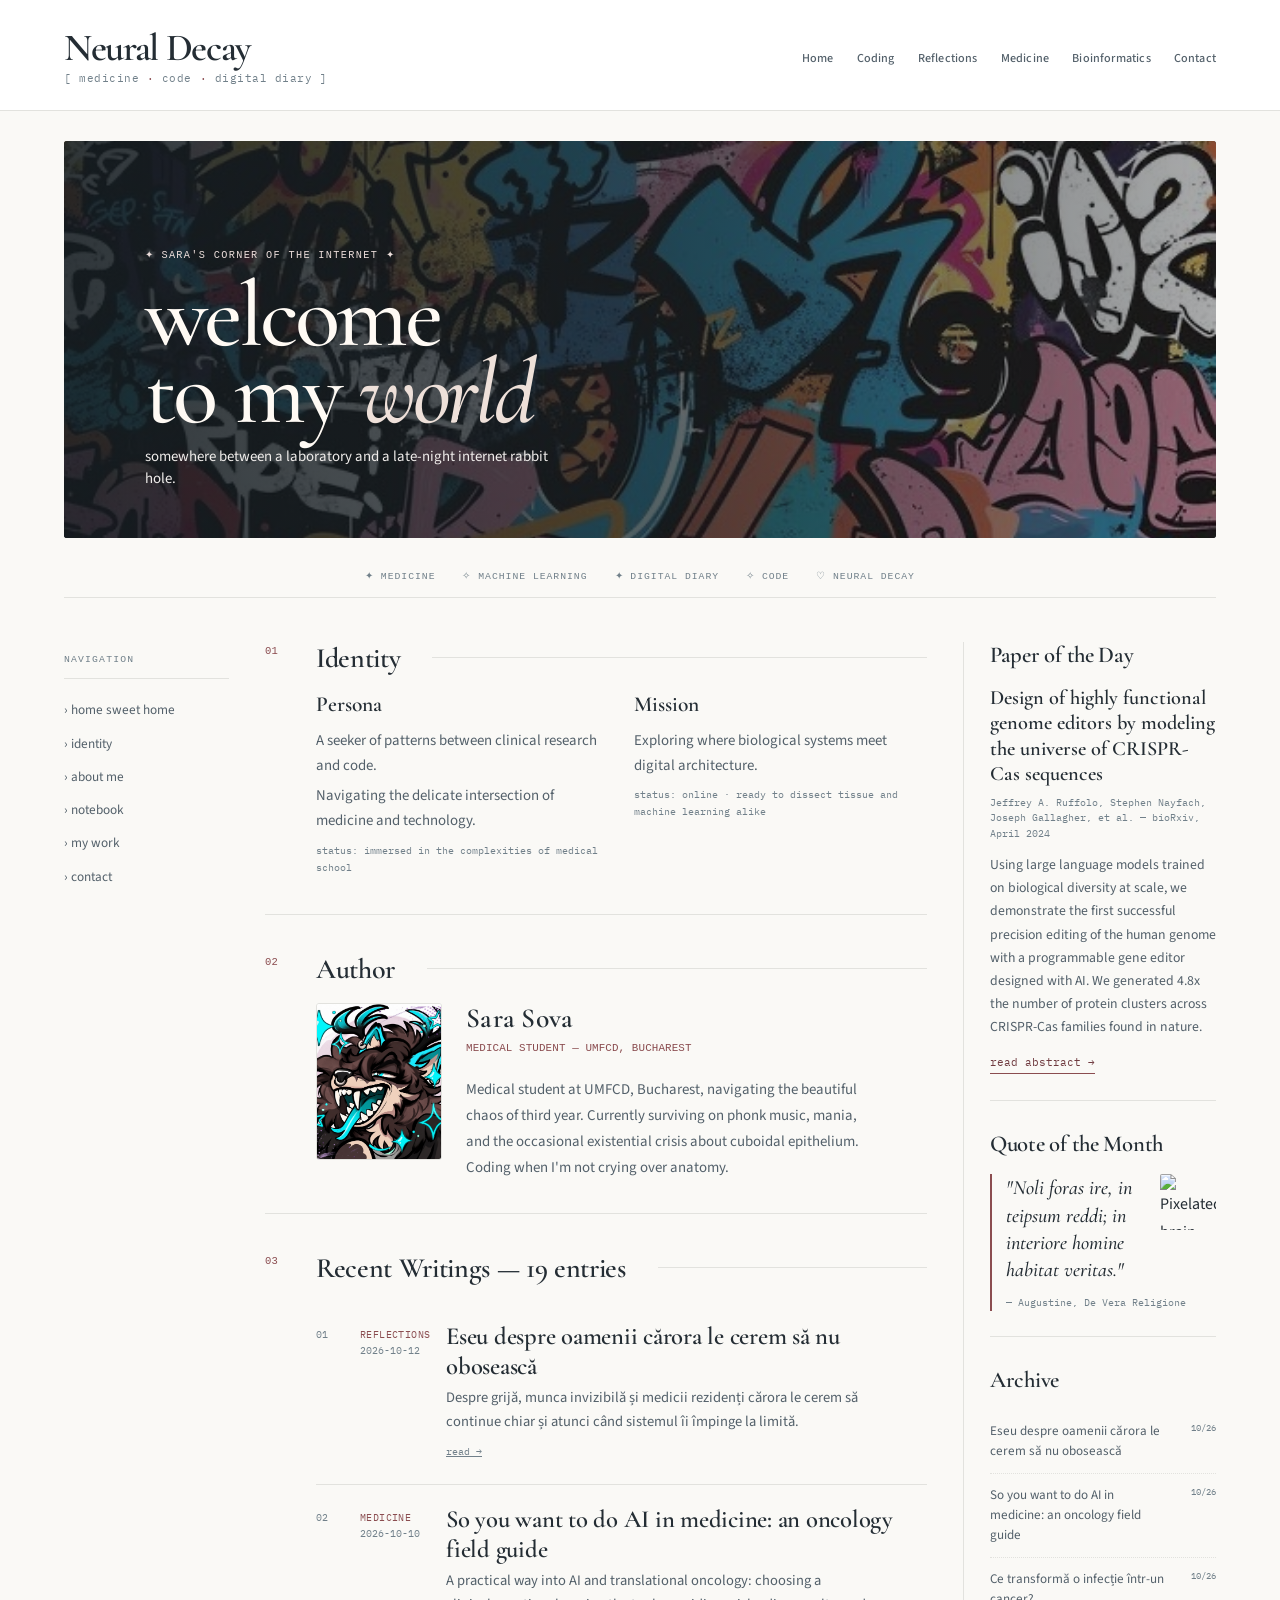
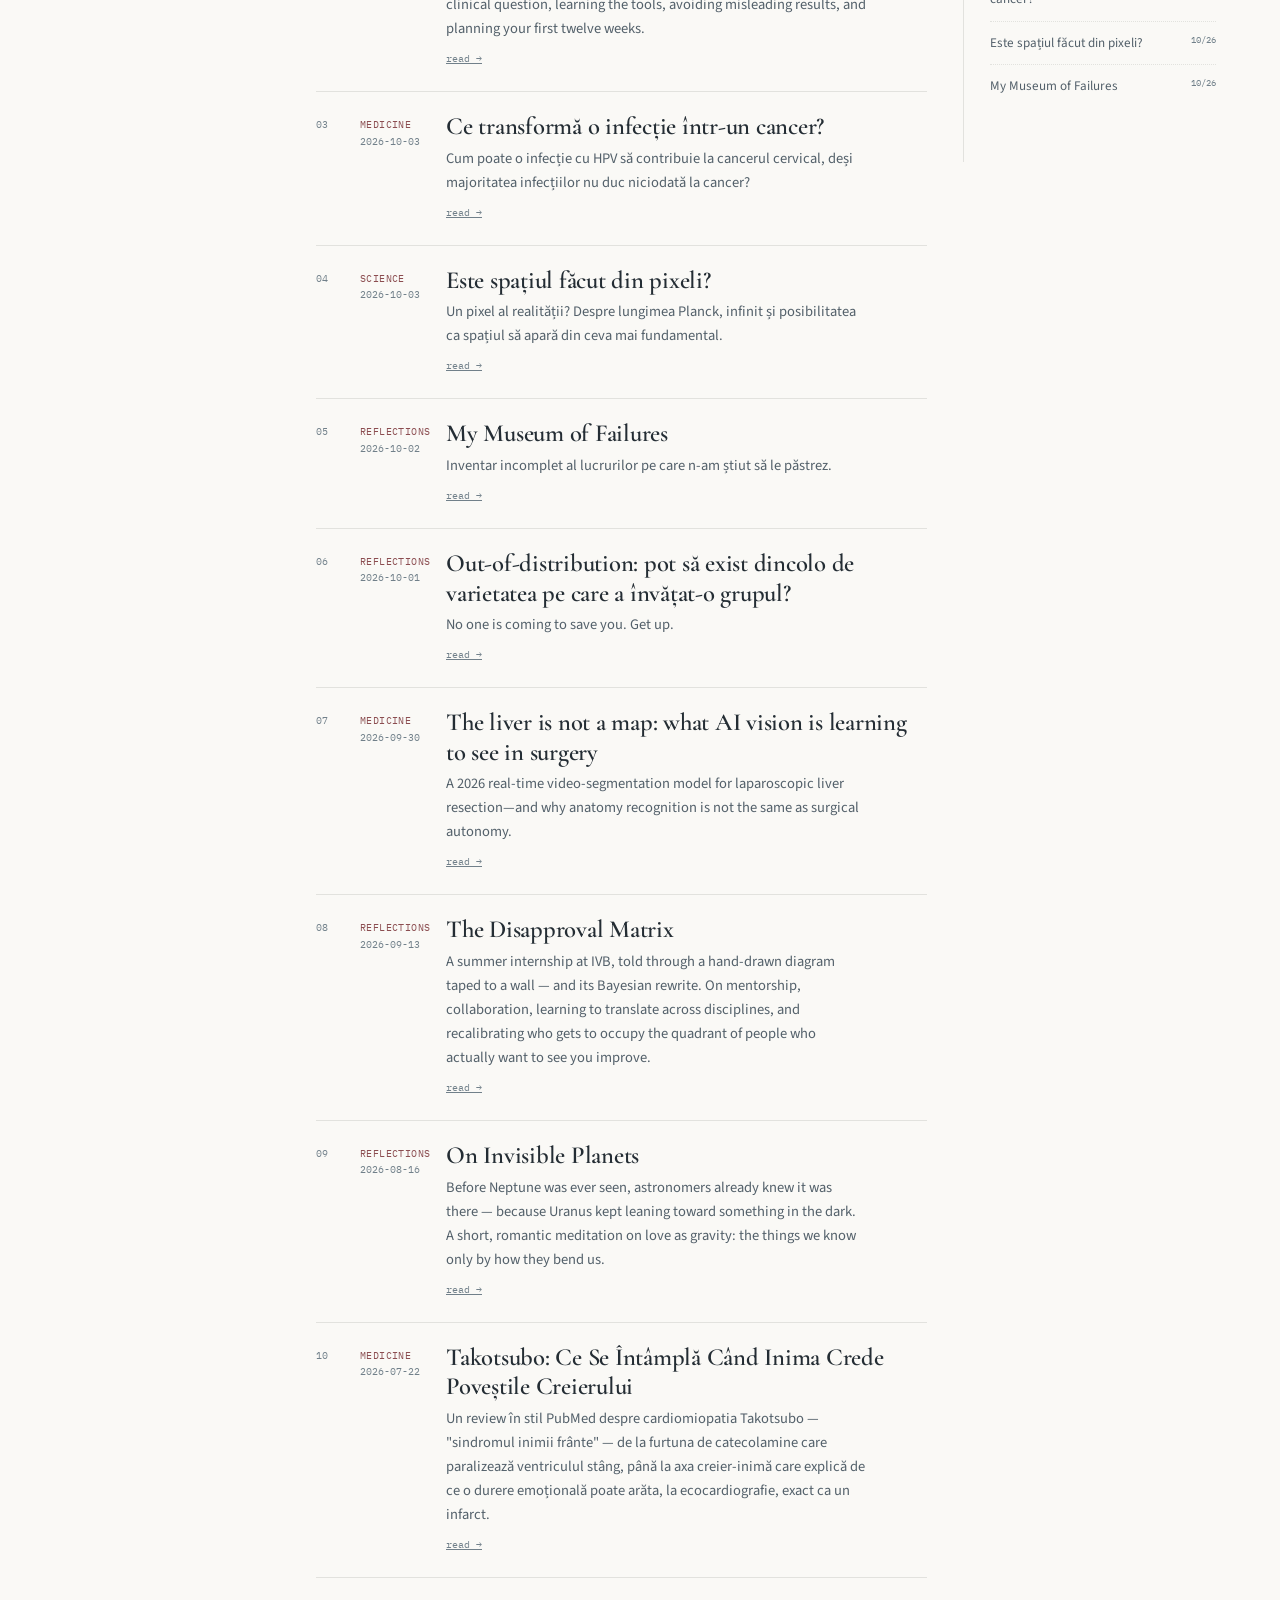
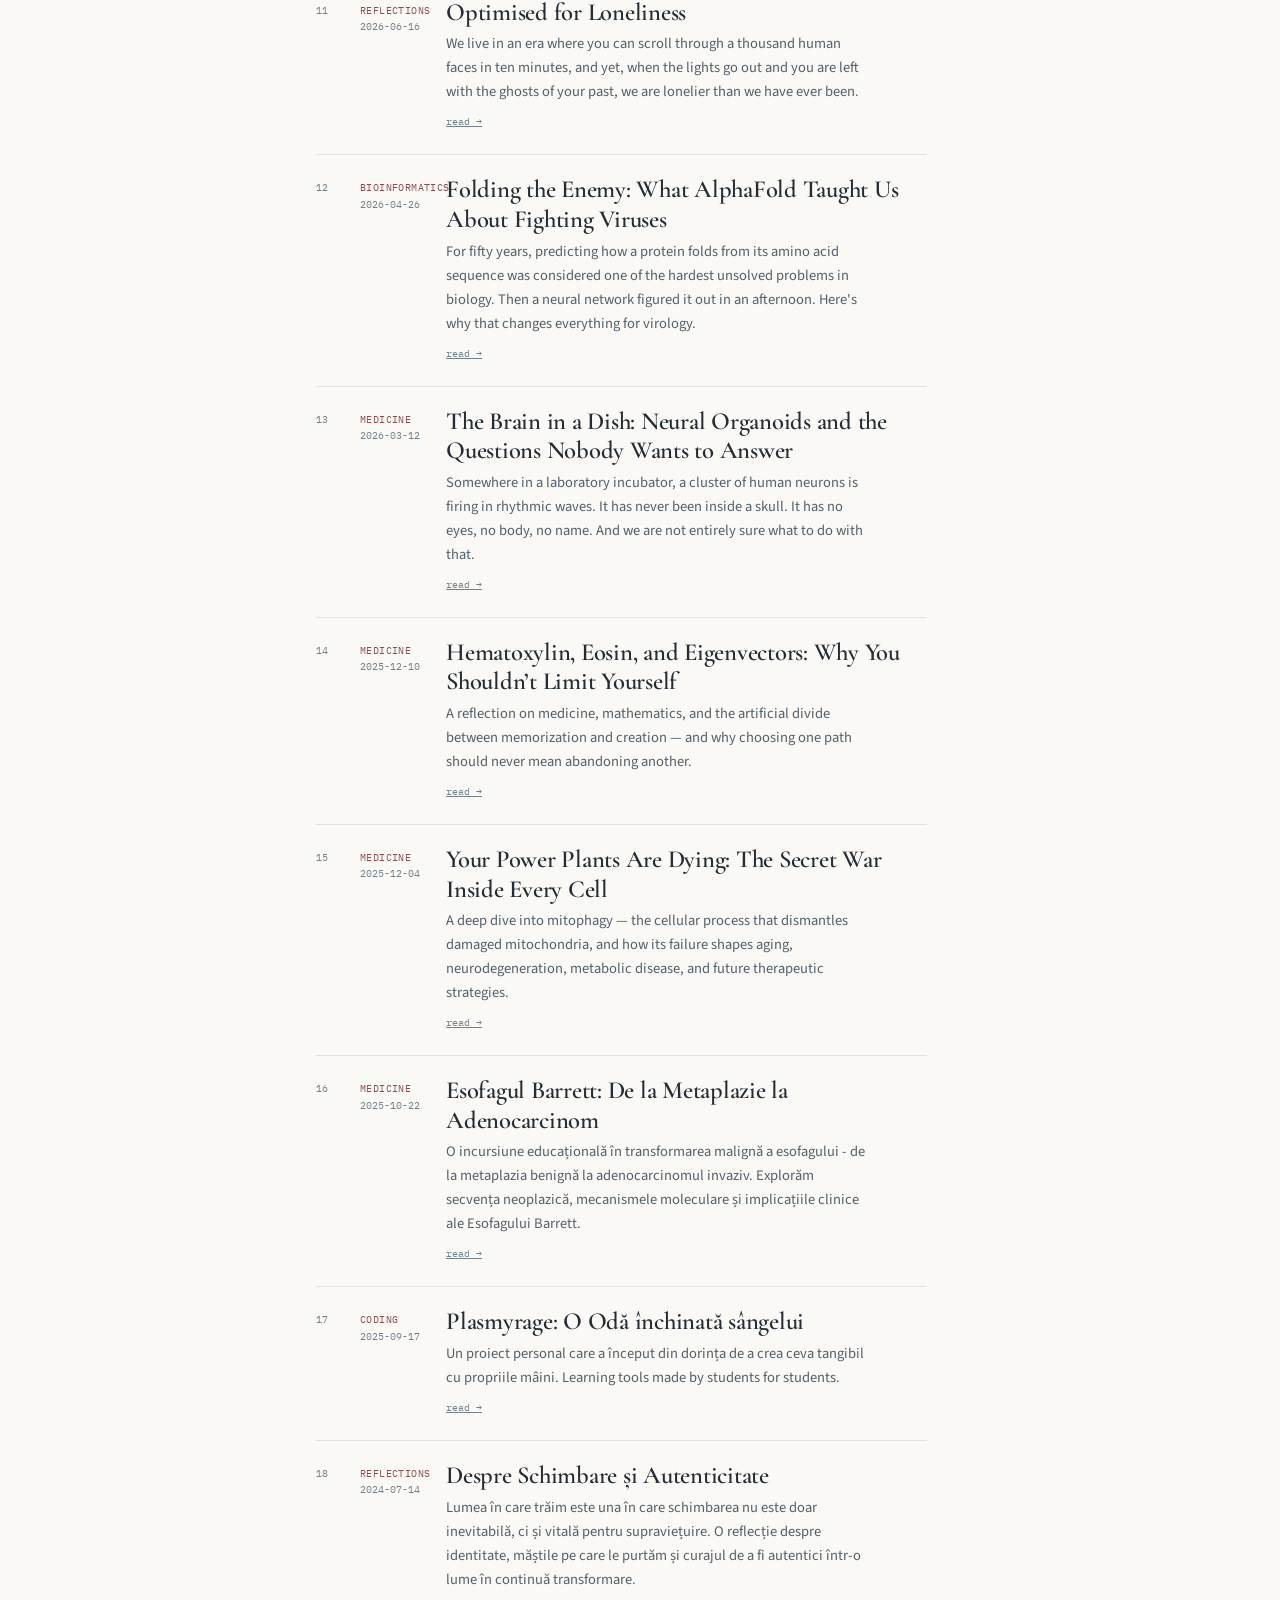
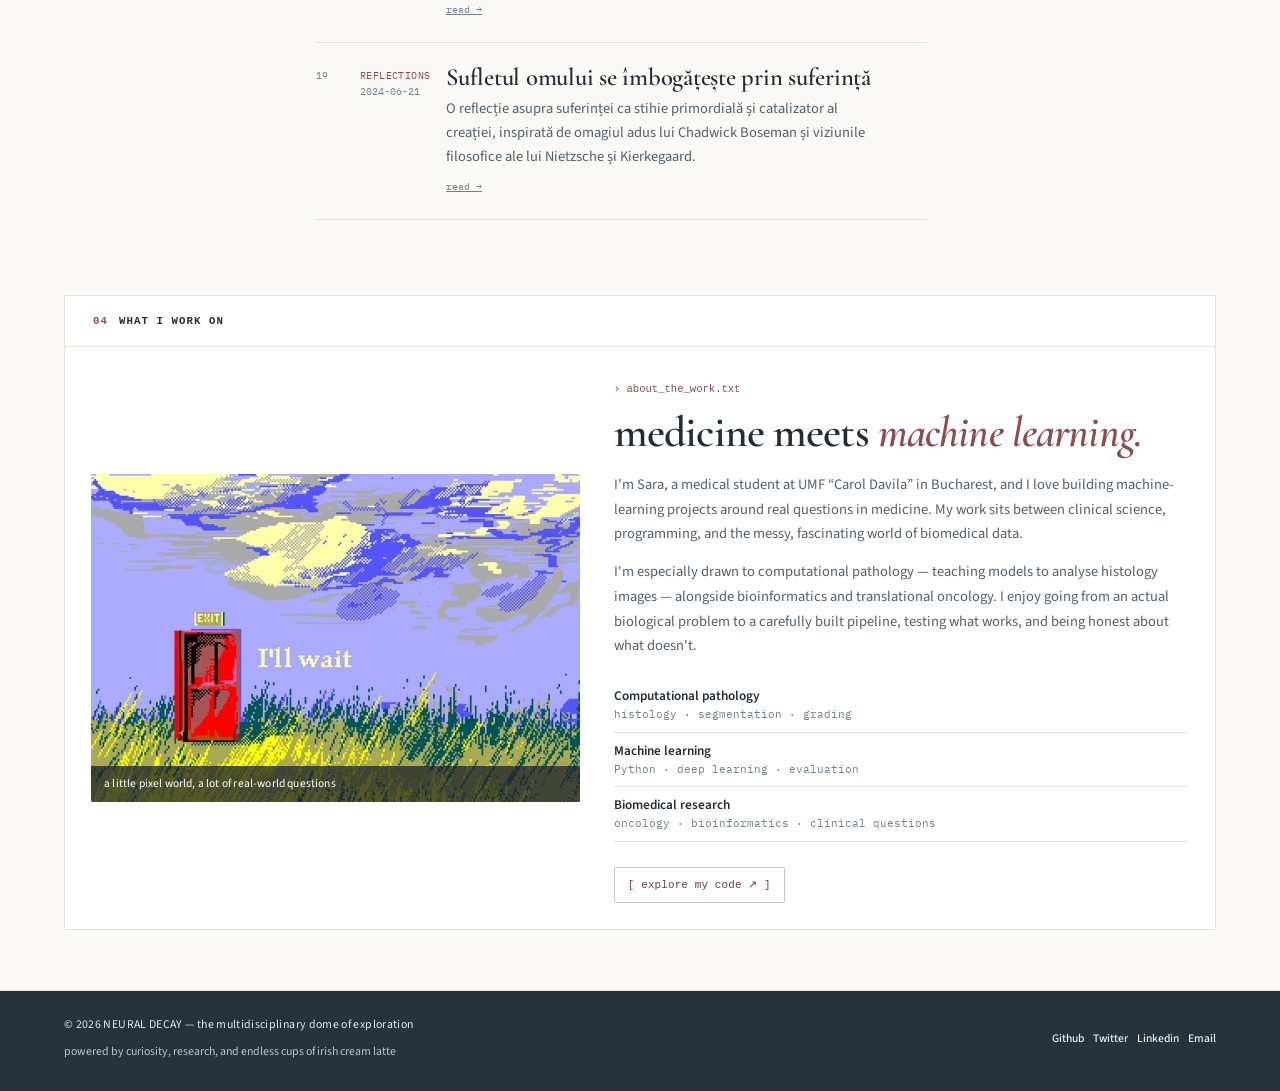
==== commit 6cdf0851: "Switch blog to editorial skin; preserve posts, markup, scripts and images" ====
--- a/index.html
+++ b/index.html
@@ -958,8 +958,7 @@
         }
 
 </style>
-    <link rel="stylesheet" href="y2k-theme.css?v=20261108b">
-    <link rel="stylesheet" href="void-theme.css?v=20261109b">
+    <link rel="stylesheet" href="editorial-theme.css?v=20261120">
 </head>
 <body>
     <div id="reading-progress-bar"></div>
--- a/editorial-theme.css
+++ b/editorial-theme.css
@@ -0,0 +1,552 @@
+/*
+ * NEURAL DECAY — Editorial Research Theme
+ * Presentation-only redesign, 20 November 2026.
+ * All writing, existing images, content blocks, scripts, navigation and post data remain untouched.
+ * The superseded Y2K and void stylesheets are retained in the repository for easy rollback.
+ */
+
+/* Palette & type --------------------------------------------------------- */
+:root {
+  --paper: #faf9f6;
+  --paper-raised: #ffffff;
+  --ink: #242d34;
+  --ink-soft: #53606a;
+  --ink-faint: #71808a;
+  --line: #e2e2de;
+  --line-strong: #c5c8c6;
+  --accent: #8b4d50;
+  --accent-deep: #703b40;
+  --accent-soft: rgba(139,77,80,.085);
+  --display: 'Cormorant Garamond', Georgia, serif;
+  --body-serif: 'Source Sans 3', system-ui, sans-serif;
+  --quote-serif: 'Cormorant Garamond', Georgia, serif;
+  --mono: 'IBM Plex Mono', ui-monospace, monospace;
+}
+html { scroll-padding-top: 24px; }
+body {
+  padding: 0;
+  margin: 0;
+  background: var(--paper);
+  background-image: none;
+  color: var(--ink);
+  font: 400 16px/1.75 var(--body-serif);
+  -webkit-font-smoothing: antialiased;
+}
+body::before, body::after, .retro-window::before { content: none !important; display: none !important; }
+a { color: inherit; }
+a:focus-visible, button:focus-visible, summary:focus-visible {
+  outline: 2px solid var(--accent); outline-offset: 4px;
+}
+::selection { background: #e9d7d5; color: var(--ink); }
+.retro-window {
+  width: 100%;
+  max-width: none;
+  margin: 0;
+  overflow: visible;
+  background: var(--paper);
+  border: 0;
+  border-radius: 0;
+  box-shadow: none;
+}
+.container { max-width: 1240px; margin: 0 auto; padding: 0 44px; }
+
+/* No simulated operating-system/browser chrome or pixel-sticker decorations. */
+.browser-titlebar, .browser-addressbar, .header-sprites, .void-popup,
+.sprite, .xp-sprite, .pink-decal, .sticker-sample,
+.rail-icon-patch, .rail-sticker-frame, .work-sparkle, .banner-star,
+.banner-twinkle, .work-window-controls, .void-icon { display: none !important; }
+
+/* Masthead --------------------------------------------------------------- */
+header {
+  padding: 29px 0 23px;
+  background: var(--paper-raised);
+  border: 0;
+  border-bottom: 1px solid var(--line);
+}
+header::before, .logo::after, nav a::before { content: none !important; }
+.header-content {
+  display: flex;
+  flex-direction: row;
+  justify-content: space-between;
+  align-items: center;
+  gap: 24px;
+  flex-wrap: wrap;
+}
+.logo-block { display: flex; flex: 0 1 auto; flex-direction: column; align-items: flex-start; gap: 3px; text-align: left; }
+.logo {
+  display: inline-block;
+  position: relative;
+  padding: 0;
+  transform: none;
+  font: 600 clamp(2.05rem,3vw,2.7rem)/1 var(--display);
+  letter-spacing: -.035em;
+  text-transform: none;
+  color: var(--ink);
+  -webkit-text-stroke: 0;
+  text-shadow: none;
+  text-decoration: none;
+  cursor: pointer;
+}
+.logo:hover { color: var(--accent-deep); }
+.tagline {
+  padding: 0; margin: 0;
+  background: none; border: 0; border-radius: 0;
+  font: 400 .66rem/1.6 var(--mono);
+  letter-spacing: .05em;
+  color: var(--ink-faint);
+}
+.tagline .br { color: var(--accent); }
+nav { width: auto; }
+nav ul { display: flex; gap: 8px 23px; margin: 0; padding: 0; flex-wrap: wrap; align-items: center; justify-content: flex-end; }
+nav li { flex: none; }
+nav a, nav li:nth-child(2n) a, nav li:nth-child(4n) a {
+  display: inline-block;
+  padding: 8px 0;
+  border: 0;
+  border-radius: 0;
+  background: none;
+  color: var(--ink-soft);
+  font: 500 .76rem/1.4 var(--body-serif);
+  letter-spacing: .015em;
+  text-transform: capitalize;
+  text-decoration: none;
+  text-shadow: none;
+  transition: color .2s ease;
+}
+nav a::after { height: 1px; background: var(--accent); }
+nav a:hover, nav li:nth-child(2n) a:hover, nav li:nth-child(4n) a:hover { color: var(--accent-deep); }
+
+/* Hero: existing graffiti photo remains the original asset. -------------- */
+.banner-header {
+  position: relative; isolation: isolate;
+  width: min(1152px, calc(100% - 88px));
+  max-width: 1152px; height: clamp(290px,31vw,400px);
+  margin: 30px auto 20px;
+  border: 0; outline: 0; border-radius: 3px;
+  overflow: hidden;
+  background: #323b40;
+  box-shadow: none;
+  transform: none;
+}
+.banner-header::before, .banner-header::after { display: none !important; content: none !important; }
+.banner-header img {
+  position: absolute; inset: 0;
+  display: block; width: 100%; height: 100%;
+  object-fit: cover; object-position: center 46%;
+  filter: saturate(.65) contrast(.95) brightness(.78);
+  transform: none; z-index: -2;
+}
+.banner-header:hover img { transform: none; }
+.banner-header .banner-scrim {
+  position: absolute; inset: 0; z-index: -1;
+  background: linear-gradient(90deg,rgba(20,28,33,.84) 0%,rgba(20,28,33,.58) 51%,rgba(20,28,33,.14) 100%);
+  pointer-events: none;
+}
+.banner-hero-copy {
+  position: absolute; left: 7%; bottom: 12%; z-index: 1;
+  width: min(550px, 83%);
+  transform: none;
+}
+.banner-eyebrow {
+  color: #ecdedb;
+  font: 500 .64rem/1.5 var(--mono);
+  letter-spacing: .13em;
+  text-transform: uppercase;
+  text-shadow: none;
+}
+.banner-hero-copy strong {
+  display: block; width: auto;
+  margin: 10px 0 14px;
+  color: #fffaf4;
+  font: 500 clamp(3.7rem,7.3vw,6.5rem)/.83 var(--display);
+  letter-spacing: -.035em;
+  -webkit-text-stroke: 0;
+  text-shadow: none;
+  transform: none;
+}
+.banner-hero-copy strong em { color: #eee0d9; font-weight: 500; }
+.banner-hero-copy p {
+  margin: 0;
+  max-width: 430px;
+  color: #f0edeb;
+  font: 400 .93rem/1.5 var(--body-serif);
+  text-shadow: none;
+}
+.void-ticker {
+  max-width: 1152px;
+  margin: 0 auto 30px;
+  display: flex;
+  justify-content: center; align-items: center;
+  flex-wrap: wrap; gap: 6px 27px;
+  padding: 12px 20px;
+  background: transparent; border: 0;
+  border-bottom: 1px solid var(--line);
+  color: var(--ink-faint);
+  text-align: center;
+  font: 500 .61rem/1.5 var(--mono);
+  letter-spacing: .1em;
+}
+.void-ticker > span { white-space: nowrap; }
+
+/* Journal grid ----------------------------------------------------------- */
+main.layout {
+  display: grid;
+  grid-template-columns: 165px minmax(0,1fr) 253px;
+  column-gap: 36px;
+  align-items: start;
+  padding-top: 14px;
+}
+.retro-left-rail {
+  grid-column: 1; grid-row: 1;
+  min-width: 0;
+  position: sticky; top: 24px;
+}
+.content-column { grid-column: 2; min-width: 0; }
+.sidebar-column {
+  grid-column: 3; grid-row: 1;
+  min-width: 0; margin: 0; padding: 0 0 0 26px;
+  border: 0; border-left: 1px solid var(--line);
+}
+.rail-panel {
+  margin: 10px 0 0;
+  padding: 0;
+  border: 0;
+  background: transparent;
+  box-shadow: none;
+}
+.rail-title {
+  margin-bottom: 14px; padding: 0 0 11px;
+  border: 0; border-bottom: 1px solid var(--line);
+  font: 500 .61rem/1.6 var(--mono);
+  letter-spacing: .12em;
+  color: var(--ink-faint);
+  text-transform: uppercase;
+}
+.rail-title span { display: none; }
+.rail-nav a {
+  display: block; padding: 6px 0; margin: 0;
+  color: var(--ink-soft);
+  font: 400 .83rem/1.6 var(--body-serif);
+  text-decoration: none;
+  text-shadow: none;
+  transition: color .2s ease;
+}
+.rail-nav a::first-letter { color: inherit; }
+.rail-nav a:hover { color: var(--accent); text-shadow: none; }
+.idx-section, .side-block, .side-block:last-child {
+  position: relative;
+  margin: 0 0 38px; padding: 0 0 32px;
+  background: none; border: 0;
+  border-bottom: 1px solid var(--line);
+  border-radius: 0; box-shadow: none;
+}
+.idx-section:first-of-type { padding-top: 0; }
+.idx-row { display: grid; grid-template-columns: 34px minmax(0,1fr); gap: 17px; }
+.idx-num {
+  display: inline; justify-self: start;
+  width: auto; height: auto; padding: 2px 0 0;
+  background: none; border: 0; border-radius: 0; box-shadow: none;
+  color: var(--accent);
+  font: 500 .66rem/1.5 var(--mono);
+}
+.idx-num::after, .idx-label::before, .side-label::before { display: none !important; content: none !important; }
+.idx-label, .side-label {
+  display: flex; align-items: center;
+  width: 100%; margin: 0 0 18px; padding: 0;
+  border: 0; border-radius: 0; background: none; box-shadow: none;
+  color: var(--ink);
+  font: 600 1.75rem/1.15 var(--display);
+  letter-spacing: -.012em;
+  text-transform: none;
+}
+.idx-label::after { display: block; flex: 1; min-width: 15px; margin-left: 16px; border-bottom: 1px solid var(--line); }
+.identity-grid { display: grid; grid-template-columns: repeat(2,minmax(0,1fr)); gap: 24px; }
+.identity-term { color: var(--ink); font: 600 1.34rem/1.2 var(--display); }
+.identity-def { font: 400 .93rem/1.7 var(--body-serif); color: var(--ink-soft); }
+.identity-def .status {
+  margin-top: 9px; padding: 0;
+  background: none; border: 0;
+  color: var(--ink-faint);
+  font: 400 .64rem/1.65 var(--mono);
+}
+.author-grid { display: grid; grid-template-columns: 126px minmax(0,1fr); gap: 24px; }
+.author-portrait { position: relative; width: 126px; margin: 0; }
+.author-portrait::before, .author-portrait::after { content: none !important; display: none !important; }
+.author-portrait img {
+  display: block; width: 100%; height: auto;
+  border: 1px solid var(--line); outline: 0;
+  border-radius: 3px;
+  box-shadow: none; transform: none;
+}
+.author-name { color: var(--ink); font: 600 1.72rem/1.15 var(--display); }
+.author-role { color: var(--accent); font: 500 .68rem/1.5 var(--mono); letter-spacing: .01em; }
+.author-bio { color: var(--ink-soft); font: 400 .93rem/1.75 var(--body-serif); }
+
+/* Article list and reading view ----------------------------------------- */
+.w-row, .w-row:first-child {
+  position: relative;
+  display: grid;
+  grid-template-columns: 30px 72px minmax(0,1fr);
+  gap: 14px; align-items: start;
+  margin: 0; padding: 20px 0;
+  background: none;
+  border: 0; border-top: 1px solid var(--line);
+  border-radius: 0; box-shadow: none;
+}
+.w-row:last-child { border-bottom: 1px solid var(--line); }
+.w-row::before, .w-row:first-child .w-main::before, .w-main h3::before { content: none !important; display: none !important; }
+.w-row:hover { background: none; padding-left: 0; }
+.w-num, .w-meta, .w-arrow { color: var(--ink-faint); font: 400 .62rem/1.65 var(--mono); }
+.w-meta .cat { color: var(--accent); }
+.w-main h3 {
+  margin: 0 0 5px;
+  color: var(--ink);
+  font: 600 1.54rem/1.2 var(--display);
+  letter-spacing: -.01em;
+  text-shadow: none;
+}
+.w-main h3 a { color: inherit; text-decoration: none; }
+.w-row:hover .w-main h3, .w-main h3 a:hover { color: var(--accent-deep); }
+.w-excerpt { color: var(--ink-soft); font: 400 .91rem/1.65 var(--body-serif); }
+.tag-filter-info { color: var(--ink-soft); }
+.tag-filter-info a { color: var(--accent); }
+.full-post-content, .full-post-content .post-content { color: var(--ink); }
+.full-post-content h1 { color: var(--ink); font: 600 clamp(2.4rem,4.2vw,3.5rem)/1.07 var(--display); }
+.full-post-content .post-content h2, .full-post-content .post-content h3 {
+  color: var(--ink); font-family: var(--display); font-weight: 600;
+  border-color: var(--line);
+}
+.full-post-content .post-content p, .full-post-content .post-content li {
+  color: var(--ink-soft); font: 400 1rem/1.85 var(--body-serif);
+}
+.full-post-content .post-content a, .paper-link { color: var(--accent-deep); }
+.full-post-content .post-content img { max-width: 100%; height: auto; }
+.back-button, .demo-link {
+  background: transparent; border: 1px solid var(--line-strong); border-radius: 2px;
+  color: var(--accent-deep);
+  font: 500 .74rem/1.6 var(--mono);
+  text-shadow: none; box-shadow: none;
+}
+.back-button:hover, .demo-link:hover { background: var(--accent-soft); color: var(--accent-deep); }
+.post-category, .post-tag-pill { color: var(--accent-deep); background: transparent; border-color: var(--line); border-radius: 2px; }
+.post-date { color: var(--ink-faint); }
+.inline-post-browser details { border: 1px solid var(--line); background: var(--paper-raised); border-radius: 2px; box-shadow: none; }
+.inline-post-browser summary { color: var(--ink-soft); font: 500 .75rem/1.5 var(--body-serif); }
+.inline-post-browser details[open] { border-color: var(--line-strong); }
+
+/* Right-hand research notebook ------------------------------------------ */
+.side-block, .side-block:last-child {
+  margin: 0 0 30px;
+  padding: 0 0 25px;
+}
+.side-block:last-child { border-bottom: 0; }
+.side-label {
+  margin: 0 0 16px;
+  color: var(--ink);
+  font: 600 1.42rem/1.2 var(--display);
+}
+.side-label > .sprite, .side-label > .xp-sprite { display: none !important; }
+.paper-title { color: var(--ink); font: 600 1.27rem/1.25 var(--display); }
+.paper-title:hover { color: var(--accent-deep); }
+.paper-meta { color: var(--ink-faint); font: 400 .62rem/1.6 var(--mono); }
+.paper-abstract { color: var(--ink-soft); font: 400 .86rem/1.68 var(--body-serif); }
+.quote-block { padding-left: 14px; border-left: 2px solid var(--accent); }
+.quote-portrait { transform: none; border: 0; outline: 0; box-shadow: none; }
+.quote-portrait img { border-radius: 2px; }
+.quote-text { color: var(--ink); font: italic 500 1.26rem/1.35 var(--quote-serif); }
+.quote-src { color: var(--ink-faint); font: 400 .61rem/1.6 var(--mono); }
+.recent-list a {
+  color: var(--ink-soft); border-color: var(--line);
+  font: 400 .82rem/1.55 var(--body-serif);
+}
+.recent-list a:hover { color: var(--accent-deep); }
+.recent-list a span { color: var(--ink-faint); font: 400 .59rem/1.5 var(--mono); }
+.browser-categories { border-color: var(--line); }
+.browser-category {
+  color: var(--ink-soft); font: 500 .71rem/1.5 var(--body-serif);
+  background: transparent; border-color: var(--line);
+}
+.browser-category:hover, .browser-category.active {
+  background: var(--accent-soft); color: var(--accent-deep); border-color: var(--line-strong);
+}
+.browser-post-list { background: transparent; border-color: var(--line); }
+.browser-post-list a { color: var(--ink-soft); border-color: var(--line); }
+.browser-post-list .browser-title { color: var(--ink); font: 500 .83rem/1.45 var(--body-serif); }
+.browser-post-list .browser-index, .browser-post-list .browser-meta { color: var(--ink-faint); font: 400 .6rem/1.5 var(--mono); }
+
+/* Retain the illustrated work image, with editorial rather than pixel UI. */
+.work-section-shell {
+  position: relative;
+  max-width: 1152px;
+  margin: 5px auto 60px;
+  border: 1px solid var(--line);
+  border-radius: 2px;
+  background: var(--paper-raised);
+  box-shadow: none;
+}
+.work-window-title {
+  display: flex; align-items: center; gap: 11px;
+  padding: 17px 28px;
+  border: 0; border-bottom: 1px solid var(--line);
+  background: var(--paper-raised);
+  color: var(--ink);
+  font: 600 .67rem/1.5 var(--mono);
+  letter-spacing: .1em;
+  text-transform: uppercase;
+}
+.work-window-title > span:first-child { padding: 0; border: 0; background: none; color: var(--accent); }
+.work-content {
+  display: grid; grid-template-columns: minmax(0,.85fr) minmax(0,1fr);
+  gap: 34px; align-items: center; padding: 26px;
+}
+.work-landscape {
+  position: relative; min-width: 0; min-height: 320px;
+  border: 0; border-radius: 2px; overflow: hidden; background: #e5e5e2;
+  box-shadow: none;
+}
+.work-landscape img {
+  display: block; width: 100%; height: 100%;
+  object-fit: cover; object-position: 44% center;
+  image-rendering: auto;
+}
+.work-image-label {
+  position: absolute; left: 0; right: 0; bottom: 0;
+  padding: 10px 13px;
+  background: rgba(31,38,44,.76); color: #fff;
+  font: 400 .72rem/1.45 var(--body-serif);
+  letter-spacing: .015em; text-align: left;
+}
+.work-pitch { padding: 0; min-width: 0; }
+.work-kicker { color: var(--accent); font: 500 .66rem/1.6 var(--mono); }
+.work-pitch h2 {
+  margin: 9px 0 17px;
+  color: var(--ink);
+  font: 600 clamp(2rem,3.4vw,3rem)/1.05 var(--display);
+  letter-spacing: -.02em; text-shadow: none;
+}
+.work-pitch h2 em { color: var(--accent); font-style: italic; }
+.work-pitch p { margin-bottom: 13px; color: var(--ink-soft); font: 400 .91rem/1.7 var(--body-serif); }
+.work-quest-list { display: grid; grid-template-columns: 1fr; gap: 0; margin: 19px 0; }
+.work-quest-list > div {
+  display: flex; flex-direction: row; gap: 10px; align-items: flex-start; text-align: left;
+  min-width: 0; padding: 9px 0;
+  border: 0; border-bottom: 1px solid var(--line);
+  background: transparent;
+}
+.work-quest-list b { display: block; color: var(--ink); font: 600 .83rem/1.3 var(--body-serif); }
+.work-quest-list small { display: block; margin: 3px 0 0; color: var(--ink-faint); font: 400 .68rem/1.4 var(--mono); }
+.work-github {
+  display: inline-block; margin-top: 6px;
+  padding: 9px 13px; border: 1px solid var(--line-strong); border-radius: 2px;
+  background: var(--paper-raised);
+  color: var(--accent-deep);
+  font: 500 .68rem/1.5 var(--mono);
+  letter-spacing: .015em;
+  text-decoration: none; box-shadow: none;
+}
+.work-github:hover { background: var(--accent-soft); color: var(--accent-deep); }
+
+/* Misc content & footer -------------------------------------------------- */
+.gallery-strip { border-color: var(--line); gap: 16px; }
+.gallery-item, .gallery-item:nth-child(even), .gallery-item:last-child {
+  transform: none; box-shadow: none; border: 1px solid var(--line); border-radius: 2px;
+  outline: 0; background: var(--paper-raised);
+}
+.gallery-item .cap { font: 400 .78rem/1.5 var(--body-serif); color: var(--ink-soft); }
+footer {
+  padding: 25px 0 29px;
+  background: #27323a; color: #f9f7f3;
+  border: 0; border-top: 1px solid var(--line);
+}
+footer p, footer .sub { color: #e4e8e8; font: 400 .74rem/1.6 var(--body-serif); }
+footer .sub { color: #bbc6ca; font-style: normal; }
+.social-links { gap: 9px; }
+.social-links a {
+  padding: 5px 0; border: 0; background: none;
+  color: #edf1f1; border-radius: 0;
+  font: 500 .72rem/1.5 var(--body-serif);
+  text-transform: capitalize;
+}
+.social-links a:hover { background: none; color: #eebcb8; }
+#reading-progress-bar { background: var(--accent); }
+#imageModal { background: rgba(15,22,28,.96); }
+#imageModal .modal-close { color: #fff; }
+#caption { color: #f2f2f2; }
+
+/* Reading-mode behavior remains unchanged, only its presentation adapts. */
+body.reading-mode .sidebar-column { display: none; }
+body.reading-mode .retro-left-rail { display: none; }
+body.reading-mode main.layout { display: grid; grid-template-columns: minmax(0, 800px); justify-content: center; }
+body.reading-mode .content-column { grid-column: 1; }
+body.reading-mode .inline-post-browser { display: block; }
+
+/* Responsive ------------------------------------------------------------- */
+@media (max-width: 1100px) {
+  .container { padding-left: 30px; padding-right: 30px; }
+  main.layout { grid-template-columns: 128px minmax(0,1fr) 220px; column-gap: 22px; }
+  .sidebar-column { padding-left: 20px; }
+  .banner-header { width: calc(100% - 60px); }
+  .work-section-shell { margin-left: 30px; margin-right: 30px; }
+}
+@media (max-width: 900px) {
+  .header-content { flex-direction: column; align-items: flex-start; gap: 16px; }
+  nav ul { justify-content: flex-start; }
+  main.layout { grid-template-columns: 145px minmax(0,1fr); column-gap: 25px; }
+  .retro-left-rail { grid-column: 1; grid-row: 1 / span 2; }
+  .content-column { grid-column: 2; grid-row: 1; }
+  .sidebar-column { grid-column: 2; grid-row: 2; padding: 24px 0 0; border-left: 0; border-top: 1px solid var(--line); margin-top: 12px; }
+  .work-content { grid-template-columns: minmax(0,.8fr) 1fr; gap: 22px; }
+  .work-landscape { min-height: 280px; }
+}
+@media (max-width: 650px) {
+  body { font-size: 15px; }
+  .container { padding-left: 20px; padding-right: 20px; }
+  header { padding: 22px 0 18px; }
+  .logo { font-size: 2.15rem; }
+  .tagline { font-size: .57rem; }
+  nav ul { gap: 2px 17px; }
+  nav li { flex: none; }
+  nav a, nav li:nth-child(2n) a, nav li:nth-child(4n) a { font-size: .72rem; padding: 6px 0; }
+  .banner-header { width: calc(100% - 40px); height: 282px; margin: 18px auto 10px; }
+  .banner-hero-copy { left: 22px; bottom: 27px; width: calc(100% - 44px); }
+  .banner-hero-copy strong { font-size: clamp(3.5rem,14vw,5.3rem); margin: 7px 0 14px; }
+  .banner-eyebrow { font-size: .5rem; }
+  .banner-hero-copy p { font-size: .83rem; }
+  .void-ticker { margin: 0 20px 25px; gap: 2px 12px; padding: 11px 0; font-size: .51rem; }
+  main.layout { display: flex; flex-direction: column; gap: 0; padding-top: 0; }
+  .retro-left-rail { position: static; width: 100%; margin: 0 0 21px; }
+  .rail-panel { margin: 0; padding: 0; }
+  .rail-title { margin-bottom: 6px; padding-bottom: 6px; }
+  .rail-nav a { display: inline-block; margin: 0 15px 0 0; padding: 5px 0; font-size: .75rem; }
+  .content-column, .sidebar-column { width: 100%; }
+  .idx-section { padding: 0 0 25px; margin-bottom: 29px; }
+  .idx-row { grid-template-columns: 24px minmax(0,1fr); gap: 9px; }
+  .idx-num { font-size: .59rem; }
+  .idx-label { font-size: 1.57rem; margin-bottom: 15px; }
+  .identity-grid { grid-template-columns: 1fr; gap: 20px; }
+  .identity-term { font-size: 1.25rem; }
+  .identity-def, .author-bio { font-size: .88rem; }
+  .author-grid { grid-template-columns: 90px minmax(0,1fr); gap: 15px; }
+  .author-portrait { width: 90px; }
+  .author-name { font-size: 1.48rem; }
+  .author-role { font-size: .55rem; }
+  .w-row, .w-row:first-child { grid-template-columns: 1fr; gap: 5px; padding: 17px 0; }
+  .w-meta { display: flex; flex-wrap: wrap; gap: 6px; }
+  .w-main h3 { font-size: 1.4rem; }
+  .w-excerpt { font-size: .88rem; }
+  .sidebar-column { padding-top: 25px; }
+  .side-block { margin-bottom: 24px; }
+  .side-label { font-size: 1.35rem; width: auto; }
+  .work-section-shell { margin: 0 20px 42px; }
+  .work-window-title { padding: 13px 16px; font-size: .61rem; }
+  .work-content { display: block; padding: 16px; }
+  .work-landscape { min-height: 0; height: 210px; margin: 0 0 21px; }
+  .work-pitch h2 { font-size: 2.25rem; }
+  .work-pitch p { font-size: .87rem; }
+  .work-quest-list { grid-template-columns: 1fr; }
+  .footer-row { flex-direction: column; align-items: flex-start; gap: 14px; }
+  .social-links { flex-wrap: wrap; }
+}
+@media (prefers-reduced-motion: reduce) {
+  *, *::before, *::after { scroll-behavior: auto !important; animation: none !important; transition: none !important; }
+}
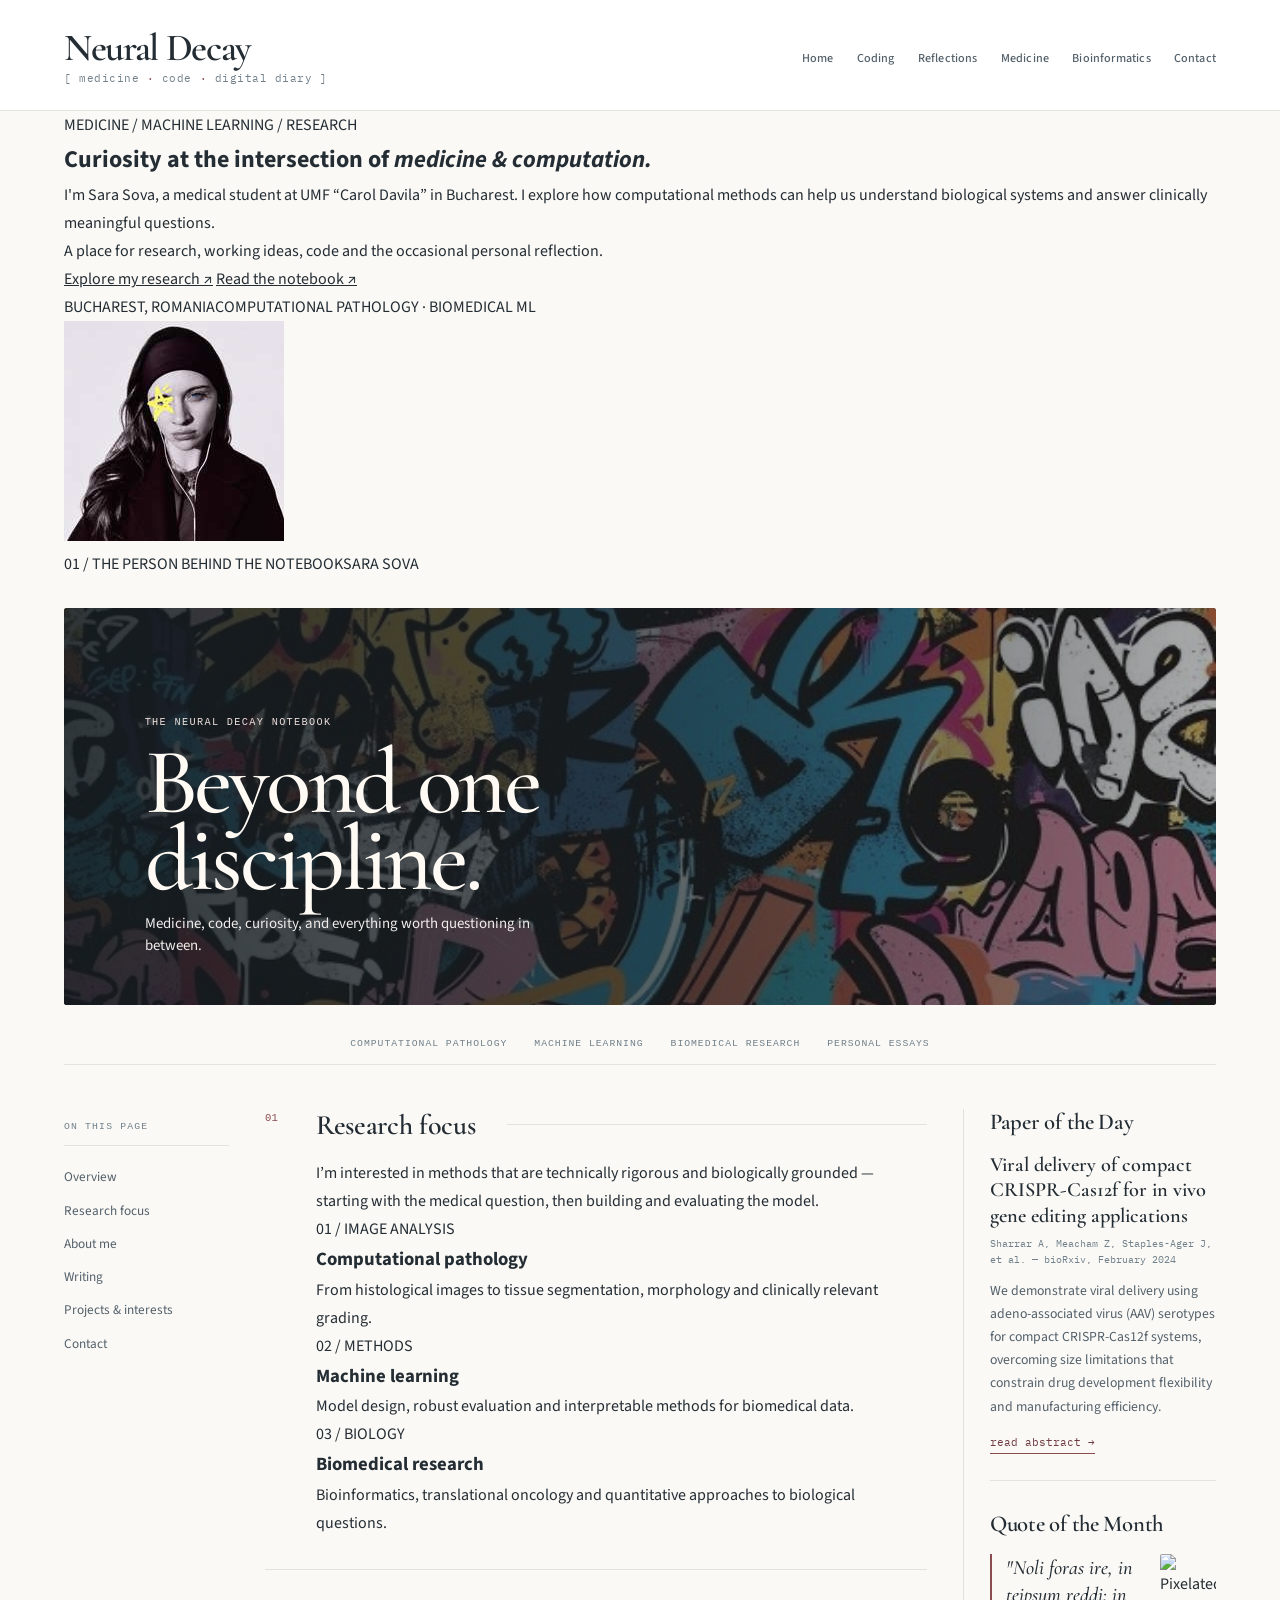
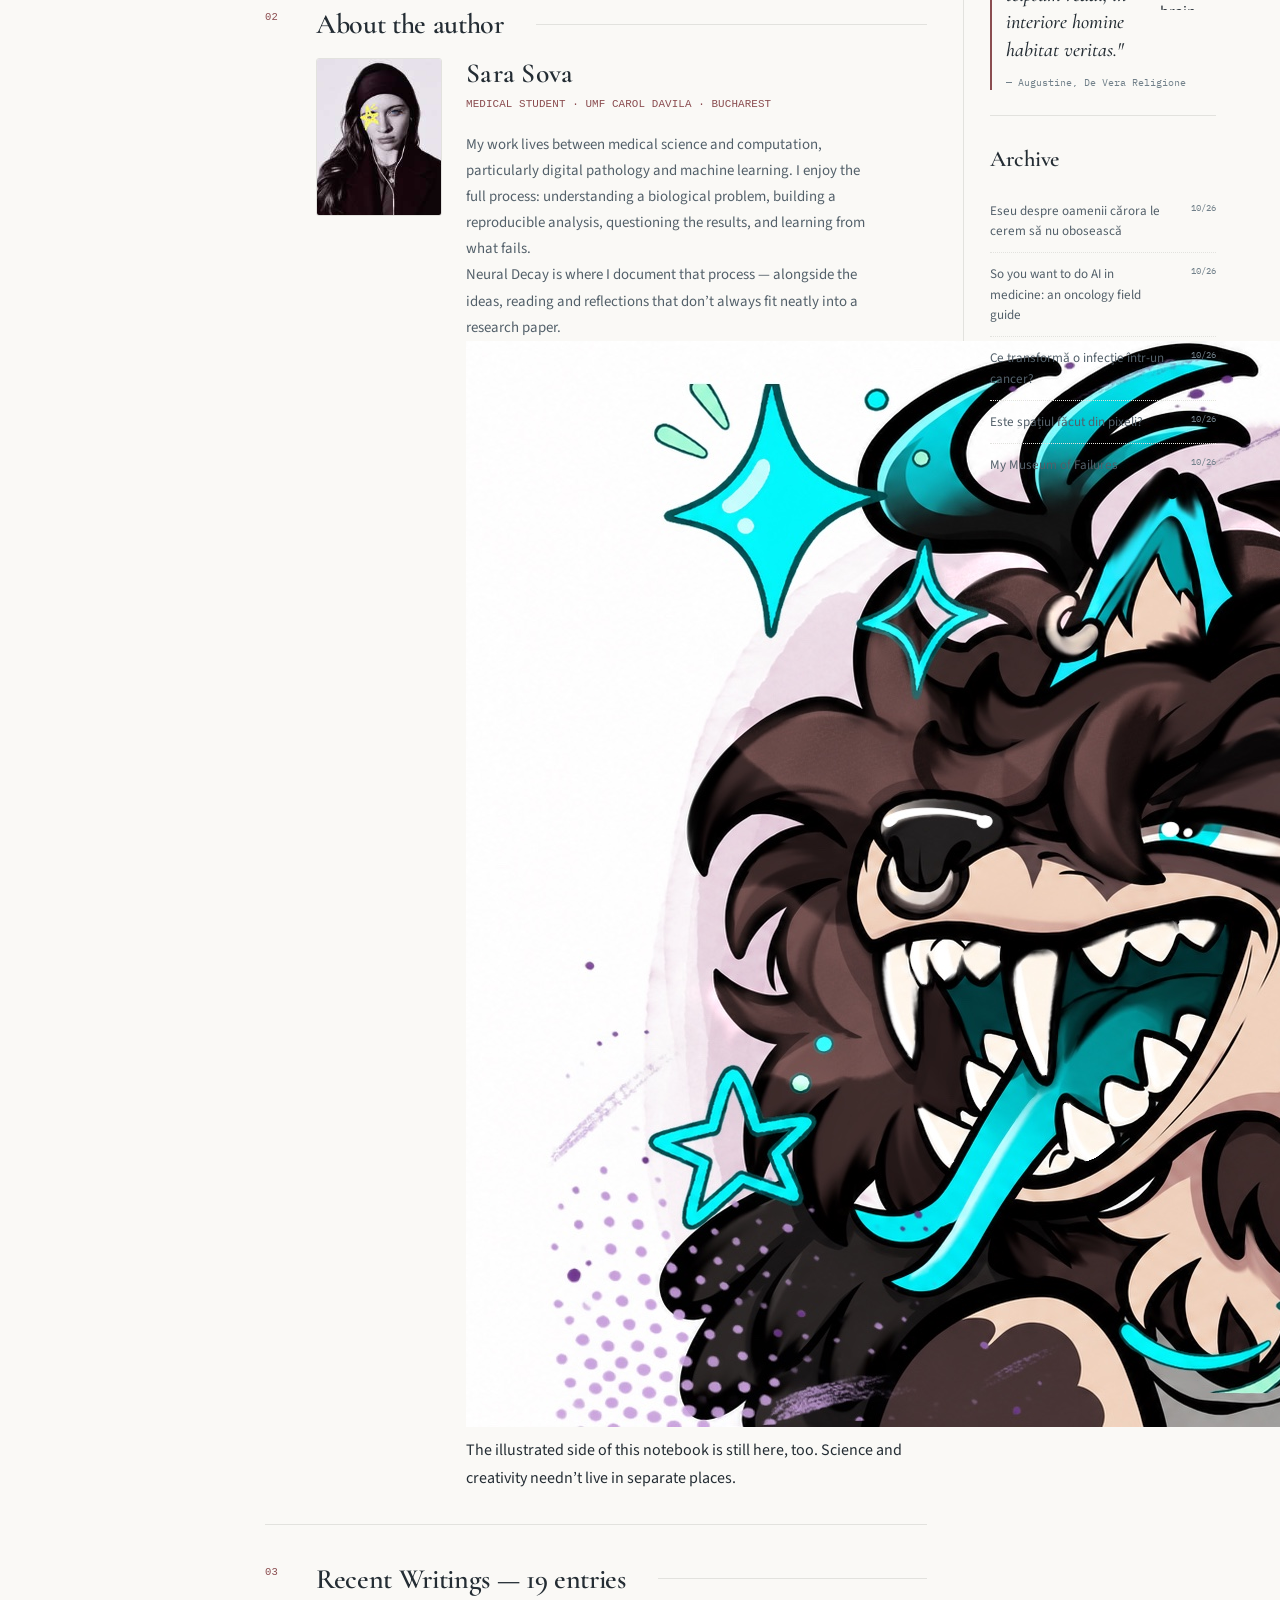
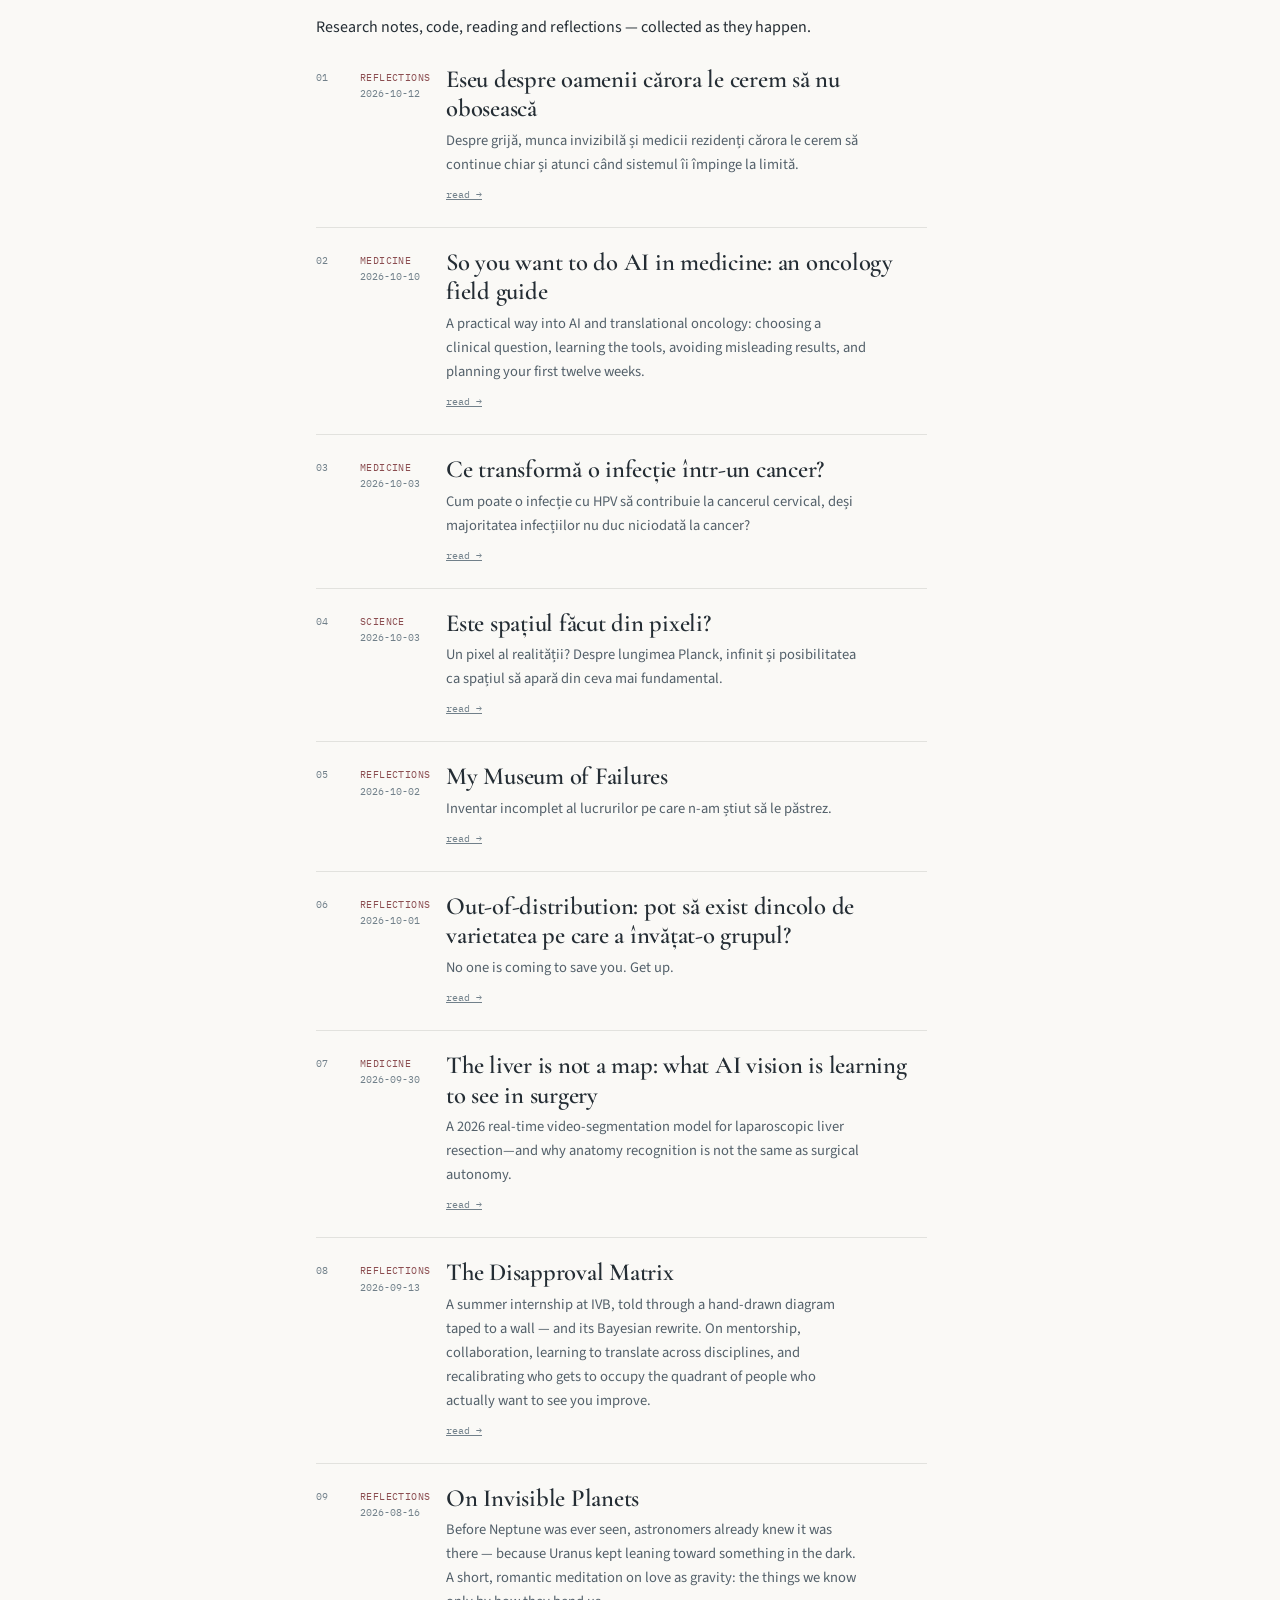
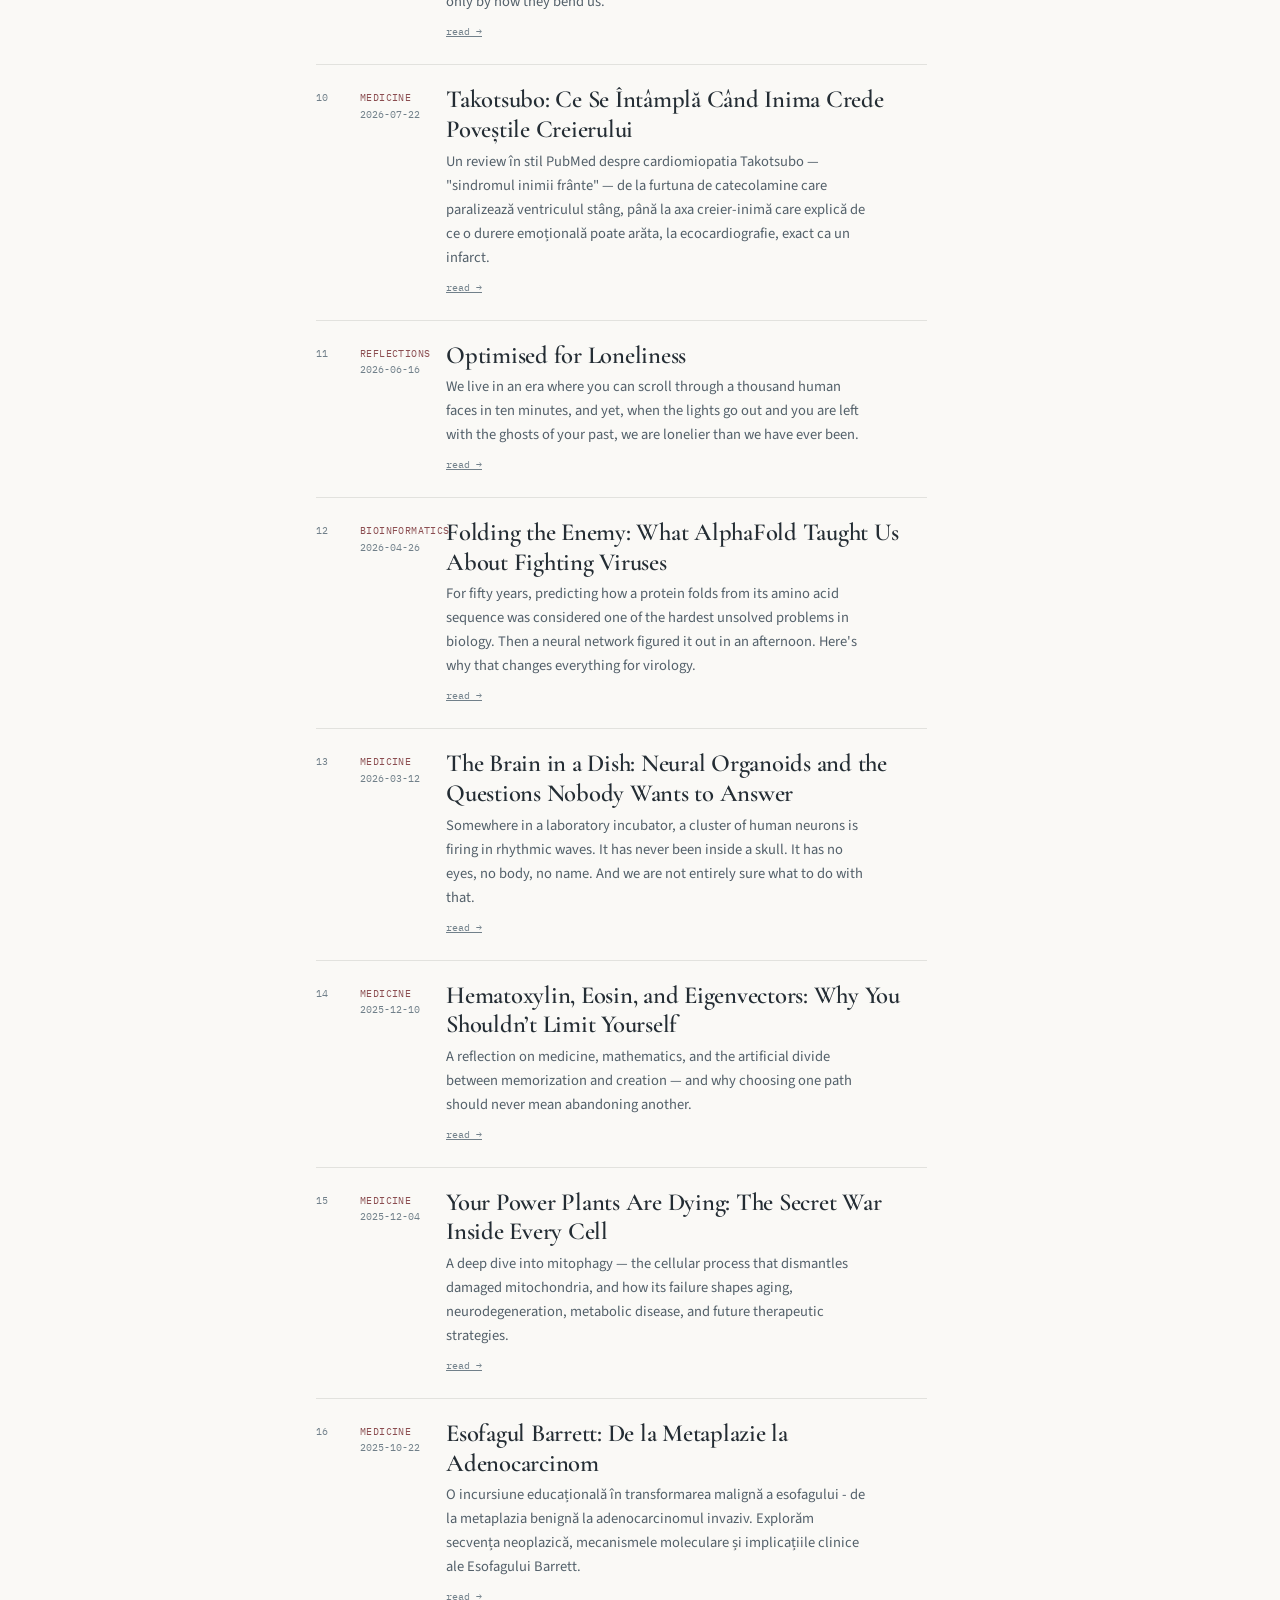
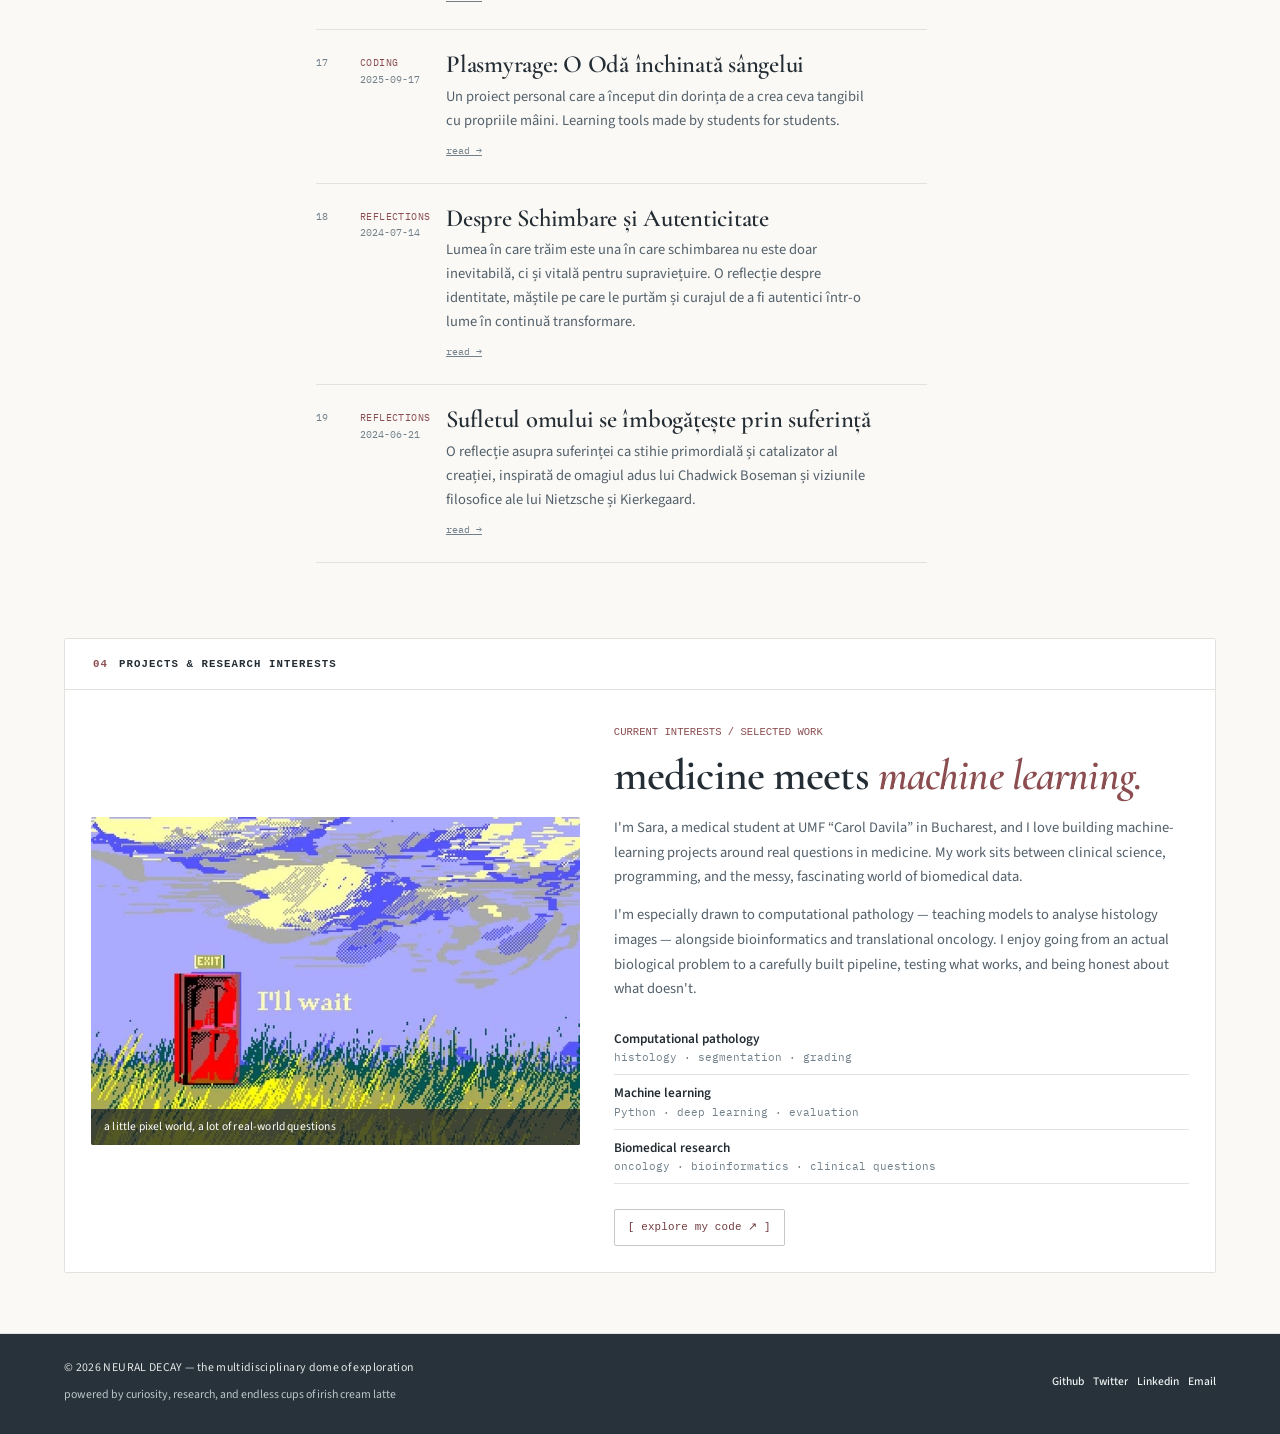
==== commit 8526710e: "Reorganise home intro, research focus and author profile; use new portrait" ====
--- a/index.html
+++ b/index.html
@@ -3,7 +3,8 @@
 <head>
     <meta charset="UTF-8">
     <meta name="viewport" content="width=device-width, initial-scale=1.0">
-    <title>NEURAL_DECAY :: Sara's Digital Diary </title>
+    <title>Neural Decay — Sara Sova | Medicine, Code &amp; Research</title>
+    <meta name="description" content="Neural Decay is Sara Sova's research and writing notebook on computational pathology, machine learning, medicine, and bioinformatics.">
     <style>
         @import url('https://fonts.googleapis.com/css2?family=Caveat:wght@400;500&family=EB+Garamond:ital,wght@0,400;0,500;0,600;1,400&family=IM+Fell+English:ital@0;1&display=swap');
         @import url('https://fonts.googleapis.com/css2?family=Cormorant+Garamond:wght@500;600&family=IBM+Plex+Mono:wght@400;500&family=Source+Sans+3:wght@400;500;600&display=swap');
@@ -1001,6 +1002,30 @@
         </div>
     </header>
 
+    <section class="profile-hero" aria-labelledby="profile-hero-title">
+        <div class="container">
+            <div class="profile-hero-grid">
+                <div class="profile-hero-copy">
+                    <span class="profile-eyebrow"><span class="profile-indicator" aria-hidden="true"></span> MEDICINE / MACHINE LEARNING / RESEARCH</span>
+                    <h1 id="profile-hero-title">Curiosity at the intersection of <em>medicine &amp; computation.</em></h1>
+                    <p class="profile-deck">I'm Sara Sova, a medical student at UMF “Carol Davila” in Bucharest. I explore how computational methods can help us understand biological systems and answer clinically meaningful questions.</p>
+                    <p class="profile-note">A place for research, working ideas, code and the occasional personal reflection.</p>
+                    <div class="profile-actions">
+                        <a class="profile-action-primary" href="#about">Explore my research <span aria-hidden="true">↗</span></a>
+                        <a class="profile-action-secondary" href="#writings">Read the notebook <span aria-hidden="true">↗</span></a>
+                    </div>
+                    <div class="profile-meta"><span>BUCHAREST, ROMANIA</span><span>COMPUTATIONAL PATHOLOGY · BIOMEDICAL ML</span></div>
+                </div>
+                <figure class="profile-photo">
+                    <div class="profile-photo-frame">
+                        <img src="images/sara-portrait.jpg" alt="Portrait of Sara Sova, with blue eyes and a small yellow star doodle" loading="eager" decoding="async">
+                    </div>
+                    <figcaption><span>01 / THE PERSON BEHIND THE NOTEBOOK</span><span>SARA SOVA</span></figcaption>
+                </figure>
+            </div>
+        </div>
+    </section>
+
     <div class="banner-header">
         <img src="images/graffiti-banner.jpg" alt="Colourful graffiti wall — Neural Decay banner">
         <div class="banner-scrim" aria-hidden="true"></div>
@@ -1010,9 +1035,9 @@
             <a href="#about">[ ENTER ]</a>
         </div>
         <div class="banner-hero-copy">
-            <span class="banner-eyebrow">✦ sara's corner of the internet ✦</span>
-            <strong>welcome<br>to my <em>world</em><span class="banner-twinkle">☆</span></strong>
-            <p>somewhere between a laboratory and a late-night internet rabbit hole.</p>
+            <span class="banner-eyebrow">THE NEURAL DECAY NOTEBOOK</span>
+            <strong>Beyond one discipline.</strong>
+            <p>Medicine, code, curiosity, and everything worth questioning in between.</p>
         </div>
         <span class="banner-star banner-star-one" aria-hidden="true">✧</span>
         <span class="banner-star banner-star-two" aria-hidden="true">✦</span>
@@ -1021,50 +1046,74 @@
         <span class="pink-decal pink-butterfly" aria-hidden="true"></span>
     </div>
 
-    <div class="void-ticker" aria-hidden="true">
-        <span>✦ MEDICINE</span>
-        <span>✧ MACHINE LEARNING</span>
-        <span>✦ DIGITAL DIARY</span>
-        <span>✧ CODE</span>
-        <span>♡ NEURAL DECAY</span>
+    <div class="void-ticker" aria-label="Notebook topics">
+        <span>COMPUTATIONAL PATHOLOGY</span>
+        <span>MACHINE LEARNING</span>
+        <span>BIOMEDICAL RESEARCH</span>
+        <span>PERSONAL ESSAYS</span>
     </div>
 
     <div class="container">
         <main class="layout">
-            <aside class="retro-left-rail" aria-label="Quick navigation and decorative desktop panels">
+            <aside class="retro-left-rail" aria-label="Quick navigation">
                 <div class="rail-panel rail-nav">
-                    <div class="rail-title">NAVIGATION <span>✕</span></div>
-                    <a href="#home">› home sweet home</a>
-                    <a href="#about">› identity</a>
-                    <a href="#about-section">› about me</a>
-                    <a href="#writings">› notebook</a>
-                    <a href="#work">› my work</a>
-                    <a href="#contact">› contact</a>
+                    <div class="rail-title">ON THIS PAGE</div>
+                    <a href="#home">Overview</a>
+                    <a href="#about">Research focus</a>
+                    <a href="#about-section">About me</a>
+                    <a href="#writings">Writing</a>
+                    <a href="#work">Projects &amp; interests</a>
+                    <a href="#contact">Contact</a>
                 </div>
                 <div class="rail-icon-patch" aria-hidden="true"><span class="void-icon void-icon-book"></span><span class="void-icon void-icon-computer"></span><span class="void-icon void-icon-browser"></span></div>
                 <div class="rail-sticker-frame" aria-hidden="true"><span class="sticker-sample sticker-nyan"></span><span class="rail-sticker-caption">made with ♥ and chaos</span></div>
             </aside>
             <div class="content-column">
 
-                <section class="idx-section" id="about">
+                <section class="idx-section idx-section--focus" id="about">
                     <div class="idx-row">
                         <span class="idx-num">01</span>
                         <div>
-                            <span class="idx-label">Identity</span>
-                            <div class="identity-grid">
-                                <div>
-                                    <div class="identity-term">Persona</div>
-                                    <div class="identity-def">
-                                        <div>A seeker of patterns between clinical research and code.</div>
-                                        <div>Navigating the delicate intersection of medicine and technology.</div>
-                                        <div class="status">status: immersed in the complexities of medical school</div>
-                                    </div>
+                            <span class="idx-label">Research focus</span>
+                            <p class="section-intro">I’m interested in methods that are technically rigorous and biologically grounded — starting with the medical question, then building and evaluating the model.</p>
+                            <div class="focus-grid">
+                                <article class="focus-card">
+                                    <span class="focus-card-kicker">01 / IMAGE ANALYSIS</span>
+                                    <h3>Computational pathology</h3>
+                                    <p>From histological images to tissue segmentation, morphology and clinically relevant grading.</p>
+                                </article>
+                                <article class="focus-card">
+                                    <span class="focus-card-kicker">02 / METHODS</span>
+                                    <h3>Machine learning</h3>
+                                    <p>Model design, robust evaluation and interpretable methods for biomedical data.</p>
+                                </article>
+                                <article class="focus-card">
+                                    <span class="focus-card-kicker">03 / BIOLOGY</span>
+                                    <h3>Biomedical research</h3>
+                                    <p>Bioinformatics, translational oncology and quantitative approaches to biological questions.</p>
+                                </article>
+                            </div>
+                        </div>
+                    </div>
+                </section>
+
+                <section class="idx-section idx-section--about" id="about-section">
+                    <div class="idx-row">
+                        <span class="idx-num">02</span>
+                        <div>
+                            <span class="idx-label">About the author</span>
+                            <div class="author-grid author-grid--refined">
+                                <div class="author-portrait">
+                                    <img src="images/sara-portrait.jpg" alt="Sara Sova — black-and-white portrait with a yellow star doodle" loading="lazy" decoding="async">
                                 </div>
                                 <div>
-                                    <div class="identity-term">Mission</div>
-                                    <div class="identity-def">
-                                        <div>Exploring where biological systems meet digital architecture.</div>
-                                        <div class="status">status: online · ready to dissect tissue and machine learning alike</div>
+                                    <div class="author-name">Sara Sova</div>
+                                    <div class="author-role">Medical student · UMF Carol Davila · Bucharest</div>
+                                    <p class="author-bio">My work lives between medical science and computation, particularly digital pathology and machine learning. I enjoy the full process: understanding a biological problem, building a reproducible analysis, questioning the results, and learning from what fails.</p>
+                                    <p class="author-bio author-bio--second">Neural Decay is where I document that process — alongside the ideas, reading and reflections that don’t always fit neatly into a research paper.</p>
+                                    <div class="author-personal">
+                                        <img src="images/sovix-avatar.jpg" alt="Sovix, Sara's illustrated persona" loading="lazy">
+                                        <span>The illustrated side of this notebook is still here, too. Science and creativity needn’t live in separate places.</span>
                                     </div>
                                 </div>
                             </div>
@@ -1072,31 +1121,12 @@
                     </div>
                 </section>
 
-                <section class="idx-section" id="about-section">
-                    <div class="idx-row">
-                        <span class="idx-num">02</span>
-                        <div>
-                            <span class="idx-label">Author</span>
-                            <div class="author-grid">
-                                <div class="author-portrait">
-                                    <img src="images/sovix-avatar.jpg" alt="Sovix, Sara's illustrated persona avatar">
-                                </div>
-                                <div>
-                                    <div class="author-name">Sara Sova</div>
-                                    <div class="author-role">Medical Student — UMFCD, Bucharest</div>
-                                    <p class="author-bio">Medical student at UMFCD, Bucharest, navigating the beautiful chaos of third year. Currently surviving on phonk music, mania, and the occasional existential crisis about cuboidal epithelium. Coding when I'm not crying over anatomy.</p>
-                                </div>
-                            </div>
-                        </div>
-                    </div>
-                    <span class="pink-decal pink-heart-lock" aria-hidden="true"></span>
-                </section>
-
                 <section class="idx-section" id="writings" style="border-bottom: none;">
                     <div class="idx-row">
                         <span class="idx-num">03</span>
                         <div>
-                            <span class="idx-label"><span id="writings-label-text">Recent Writings</span></span>
+                            <span class="idx-label"><span id="writings-label-text">From the notebook</span></span>
+                            <p class="section-intro writings-intro">Research notes, code, reading and reflections — collected as they happen.</p>
                             <div class="tag-filter-info" id="tag-filter-info"></div>
                             <div class="inline-post-browser" id="inline-post-browser" aria-label="Browse categories and posts">
                                 <details>
@@ -1140,14 +1170,14 @@
     </div>
 
     <div class="work-section-shell" id="work">
-        <div class="work-window-title"><span>04</span> WHAT I WORK ON <span class="work-window-controls">_ □ ×</span></div>
+        <div class="work-window-title"><span>04</span> PROJECTS &amp; RESEARCH INTERESTS</div>
         <div class="work-content">
             <div class="work-landscape">
                 <img src="images/pixel-wait-landscape.jpg" alt="Pixel-art lavender sky and grassy field with a red door reading I'll wait">
                 <span class="work-image-label">a little pixel world, a lot of real-world questions</span>
             </div>
             <div class="work-pitch">
-                <span class="work-kicker">› about_the_work.txt</span>
+                <span class="work-kicker">CURRENT INTERESTS / SELECTED WORK</span>
                 <h2>medicine meets <em>machine learning.</em></h2>
                 <p>I'm Sara, a medical student at UMF “Carol Davila” in Bucharest, and I love building machine-learning projects around real questions in medicine. My work sits between clinical science, programming, and the messy, fascinating world of biomedical data.</p>
                 <p>I'm especially drawn to computational pathology — teaching models to analyse histology images — alongside bioinformatics and translational oncology. I enjoy going from an actual biological problem to a carefully built pipeline, testing what works, and being honest about what doesn't.</p>
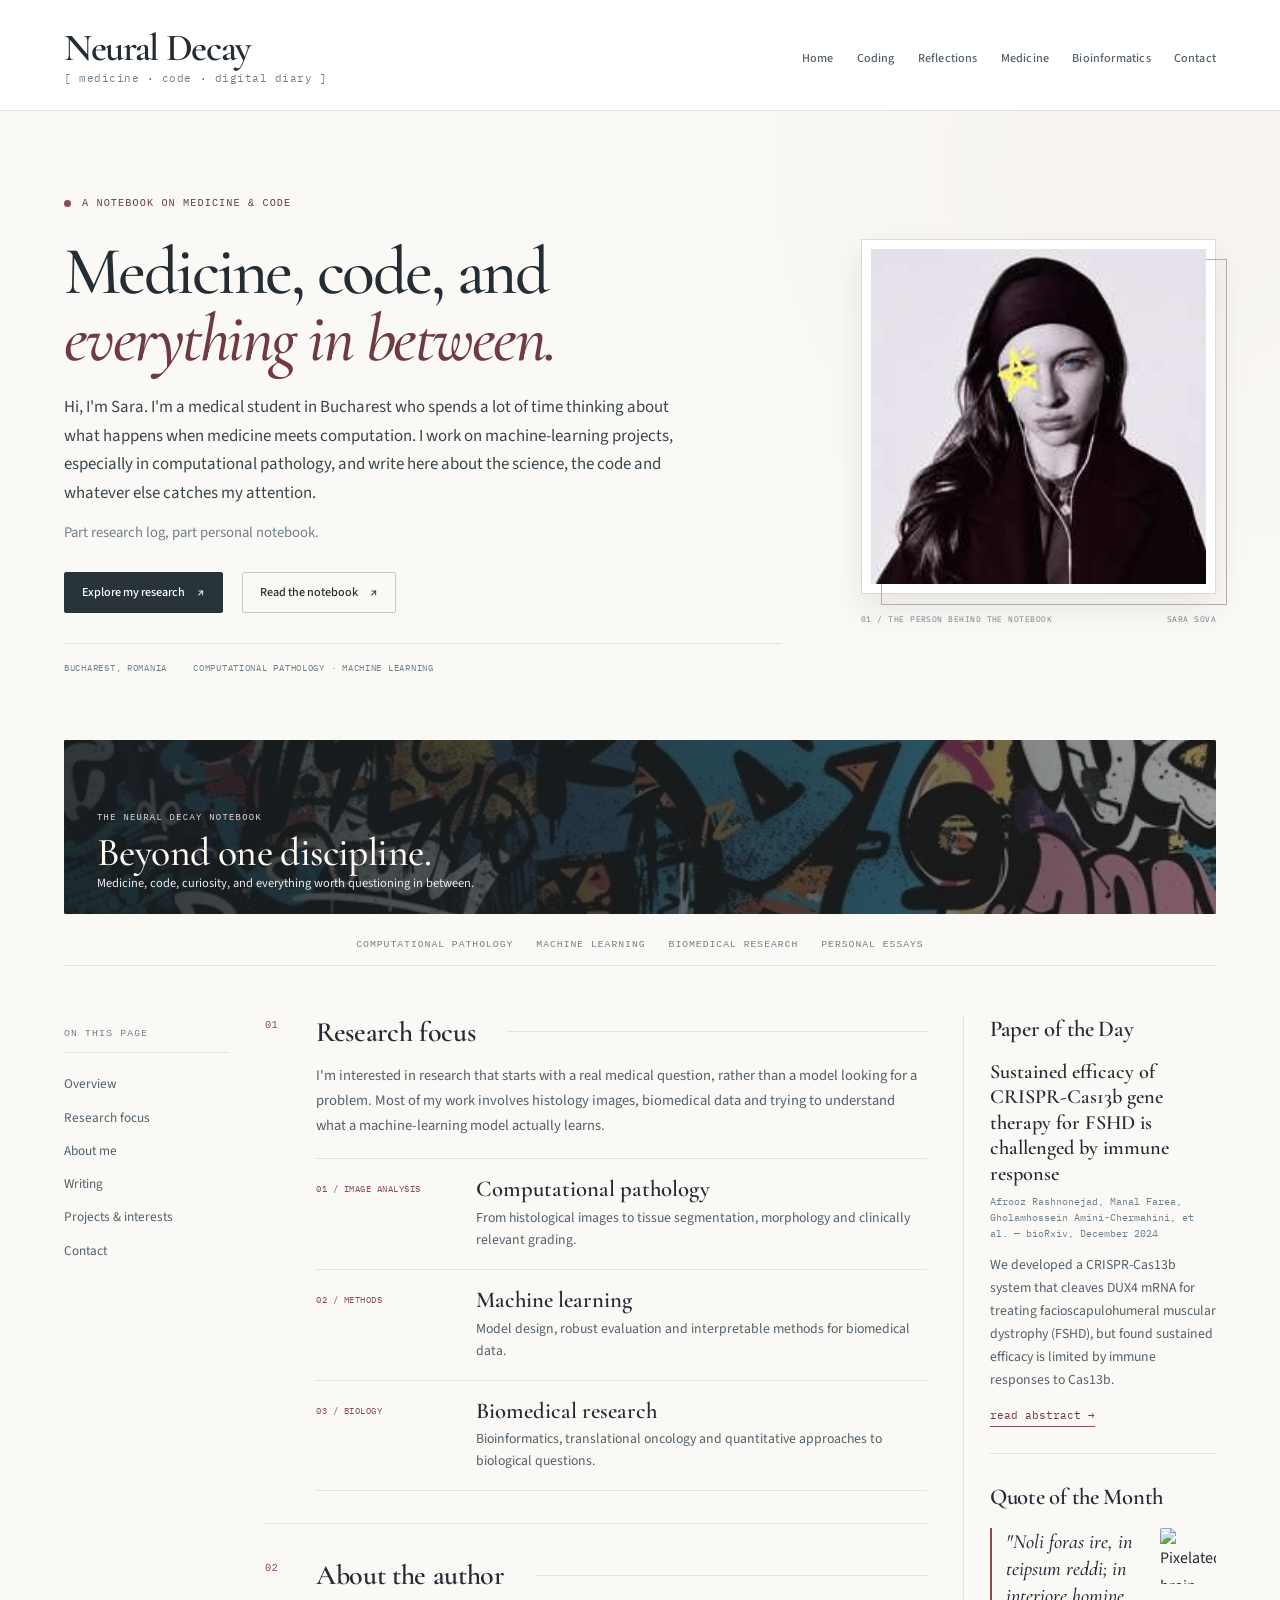
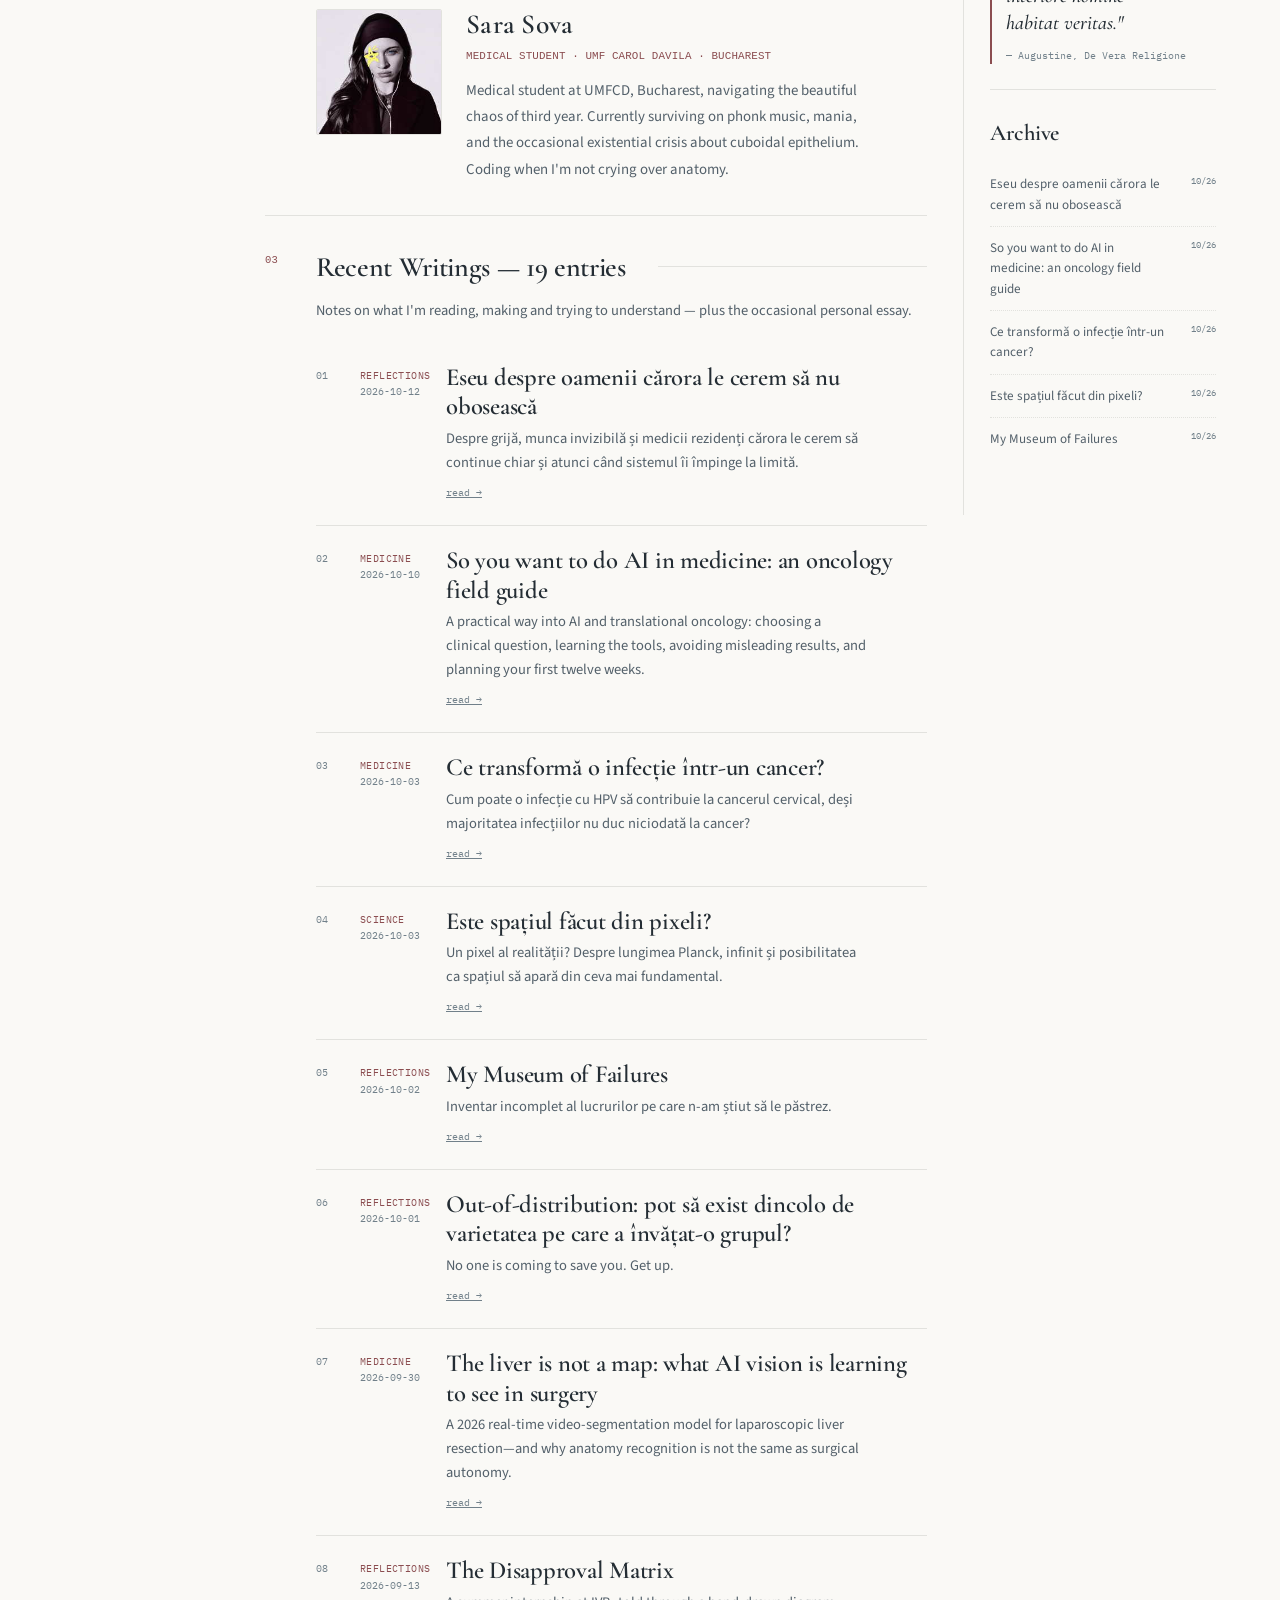
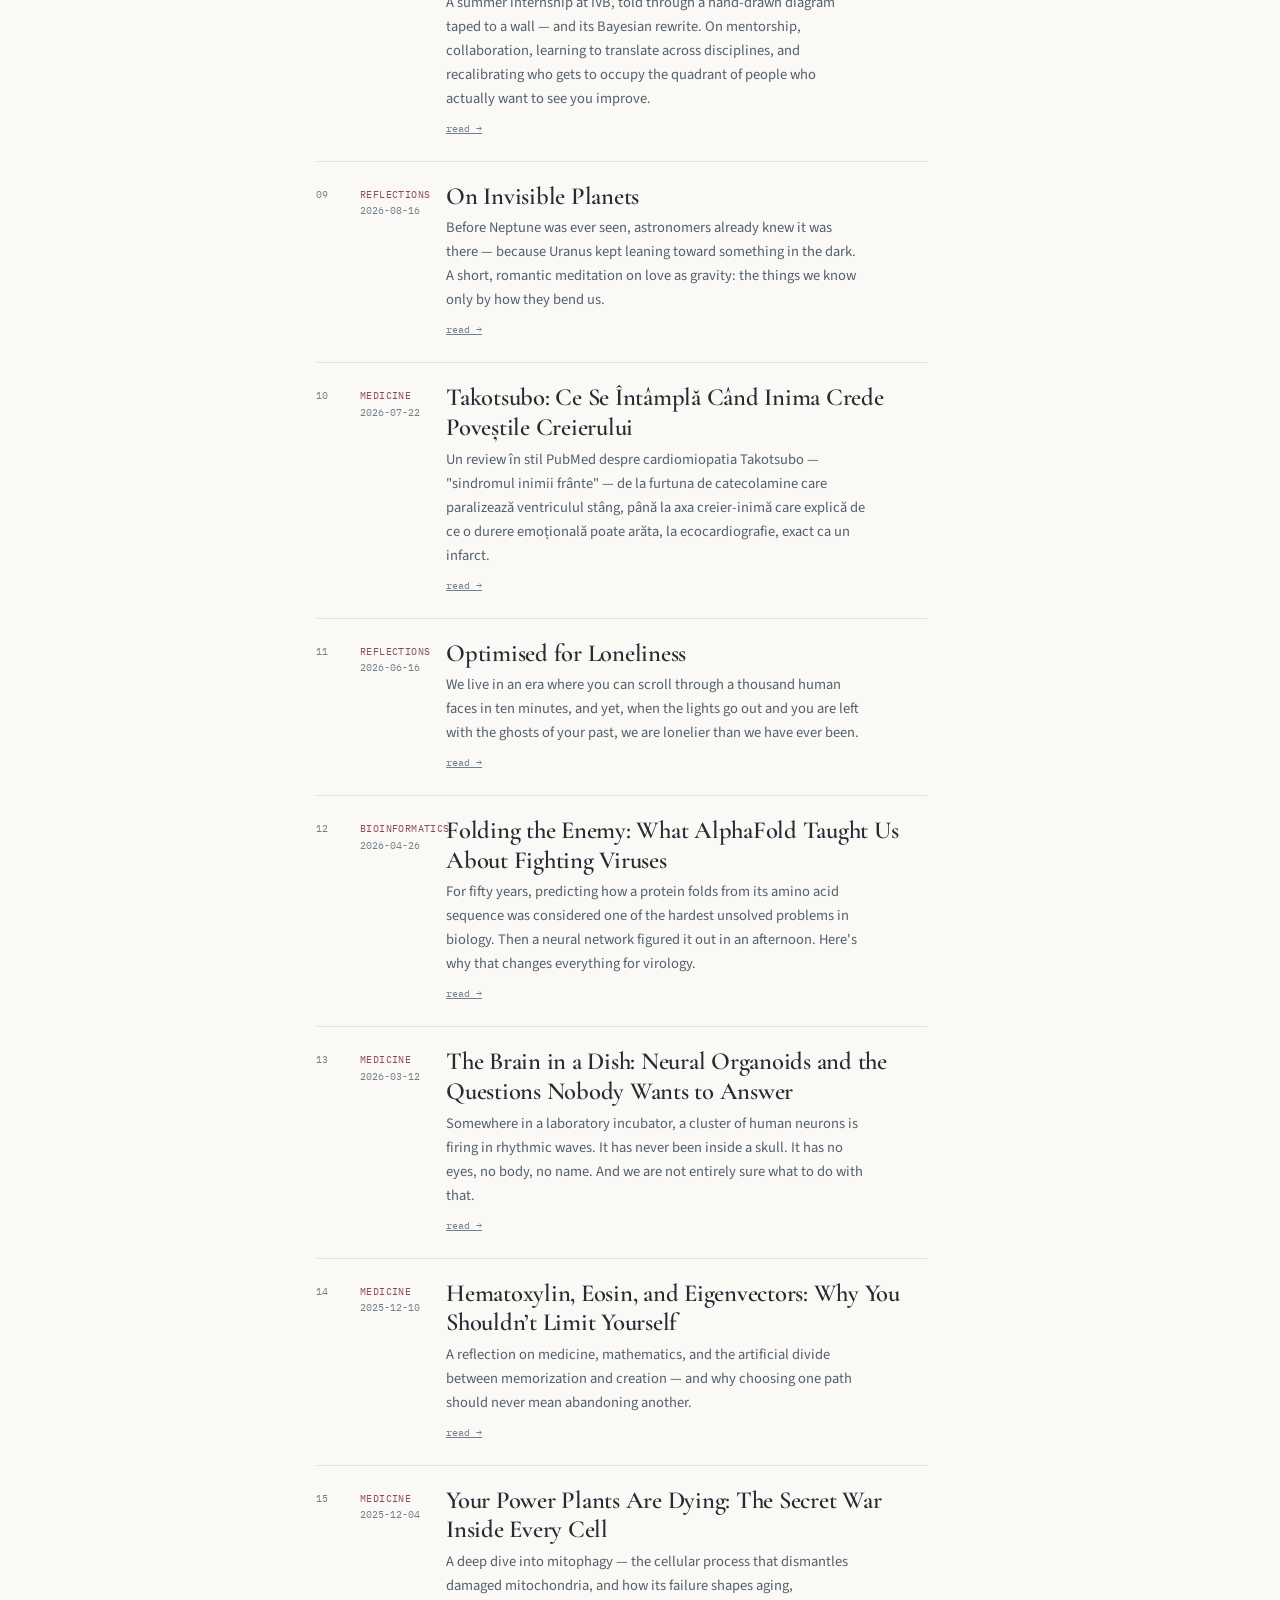
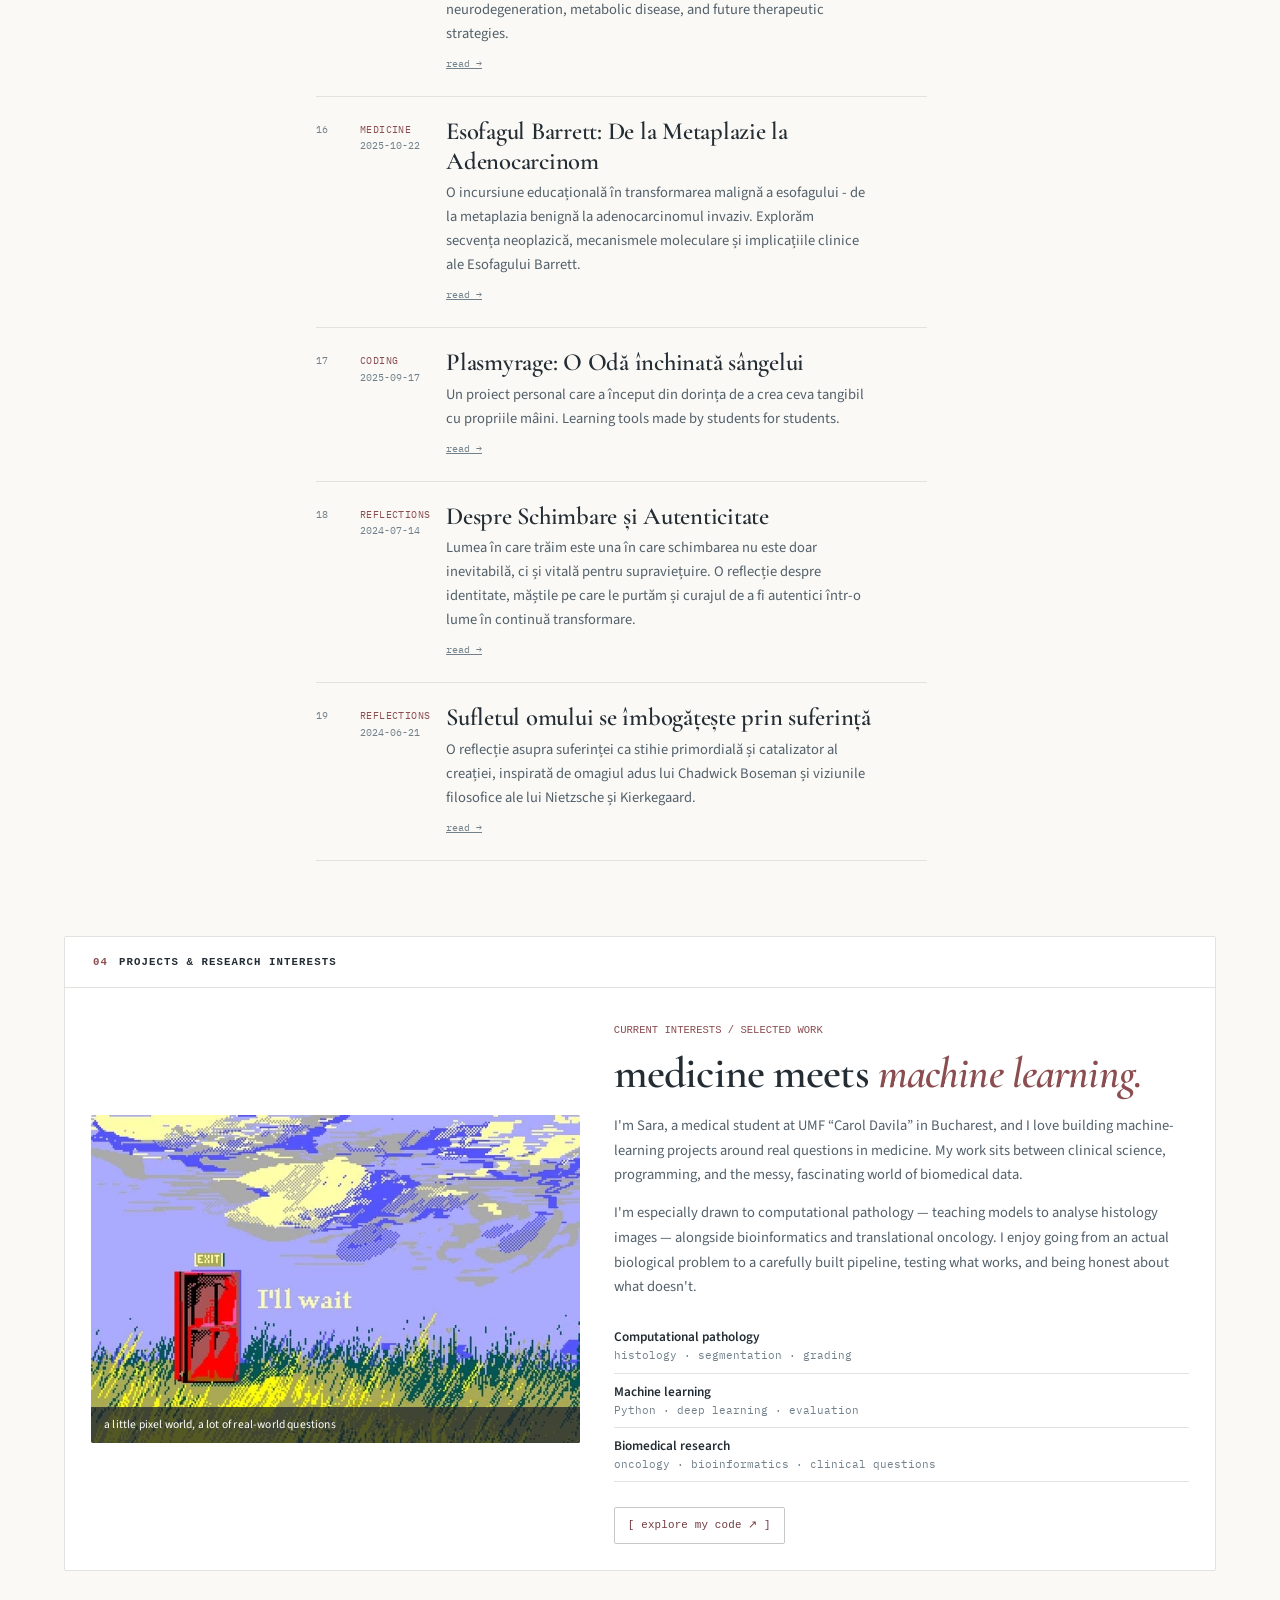
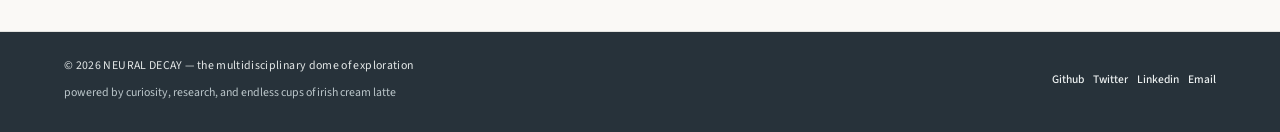
==== commit 69a93bdd: "Restore original author bio, remove illustrated avatar note, and humanise homepage copy" ====
--- a/index.html
+++ b/index.html
@@ -1006,15 +1006,15 @@
         <div class="container">
             <div class="profile-hero-grid">
                 <div class="profile-hero-copy">
-                    <span class="profile-eyebrow"><span class="profile-indicator" aria-hidden="true"></span> MEDICINE / MACHINE LEARNING / RESEARCH</span>
-                    <h1 id="profile-hero-title">Curiosity at the intersection of <em>medicine &amp; computation.</em></h1>
-                    <p class="profile-deck">I'm Sara Sova, a medical student at UMF “Carol Davila” in Bucharest. I explore how computational methods can help us understand biological systems and answer clinically meaningful questions.</p>
-                    <p class="profile-note">A place for research, working ideas, code and the occasional personal reflection.</p>
+                    <span class="profile-eyebrow"><span class="profile-indicator" aria-hidden="true"></span> A NOTEBOOK ON MEDICINE &amp; CODE</span>
+                    <h1 id="profile-hero-title">Medicine, code, and <em>everything in between.</em></h1>
+                    <p class="profile-deck">Hi, I'm Sara. I'm a medical student in Bucharest who spends a lot of time thinking about what happens when medicine meets computation. I work on machine-learning projects, especially in computational pathology, and write here about the science, the code and whatever else catches my attention.</p>
+                    <p class="profile-note">Part research log, part personal notebook.</p>
                     <div class="profile-actions">
                         <a class="profile-action-primary" href="#about">Explore my research <span aria-hidden="true">↗</span></a>
                         <a class="profile-action-secondary" href="#writings">Read the notebook <span aria-hidden="true">↗</span></a>
                     </div>
-                    <div class="profile-meta"><span>BUCHAREST, ROMANIA</span><span>COMPUTATIONAL PATHOLOGY · BIOMEDICAL ML</span></div>
+                    <div class="profile-meta"><span>BUCHAREST, ROMANIA</span><span>COMPUTATIONAL PATHOLOGY · MACHINE LEARNING</span></div>
                 </div>
                 <figure class="profile-photo">
                     <div class="profile-photo-frame">
@@ -1075,7 +1075,7 @@
                         <span class="idx-num">01</span>
                         <div>
                             <span class="idx-label">Research focus</span>
-                            <p class="section-intro">I’m interested in methods that are technically rigorous and biologically grounded — starting with the medical question, then building and evaluating the model.</p>
+                            <p class="section-intro">I'm interested in research that starts with a real medical question, rather than a model looking for a problem. Most of my work involves histology images, biomedical data and trying to understand what a machine-learning model actually learns.</p>
                             <div class="focus-grid">
                                 <article class="focus-card">
                                     <span class="focus-card-kicker">01 / IMAGE ANALYSIS</span>
@@ -1109,12 +1109,7 @@
                                 <div>
                                     <div class="author-name">Sara Sova</div>
                                     <div class="author-role">Medical student · UMF Carol Davila · Bucharest</div>
-                                    <p class="author-bio">My work lives between medical science and computation, particularly digital pathology and machine learning. I enjoy the full process: understanding a biological problem, building a reproducible analysis, questioning the results, and learning from what fails.</p>
-                                    <p class="author-bio author-bio--second">Neural Decay is where I document that process — alongside the ideas, reading and reflections that don’t always fit neatly into a research paper.</p>
-                                    <div class="author-personal">
-                                        <img src="images/sovix-avatar.jpg" alt="Sovix, Sara's illustrated persona" loading="lazy">
-                                        <span>The illustrated side of this notebook is still here, too. Science and creativity needn’t live in separate places.</span>
-                                    </div>
+                                    <p class="author-bio">Medical student at UMFCD, Bucharest, navigating the beautiful chaos of third year. Currently surviving on phonk music, mania, and the occasional existential crisis about cuboidal epithelium. Coding when I'm not crying over anatomy.</p>
                                 </div>
                             </div>
                         </div>
@@ -1126,7 +1121,7 @@
                         <span class="idx-num">03</span>
                         <div>
                             <span class="idx-label"><span id="writings-label-text">From the notebook</span></span>
-                            <p class="section-intro writings-intro">Research notes, code, reading and reflections — collected as they happen.</p>
+                            <p class="section-intro writings-intro">Notes on what I'm reading, making and trying to understand — plus the occasional personal essay.</p>
                             <div class="tag-filter-info" id="tag-filter-info"></div>
                             <div class="inline-post-browser" id="inline-post-browser" aria-label="Browse categories and posts">
                                 <details>
--- a/editorial-theme.css
+++ b/editorial-theme.css
@@ -550,3 +550,299 @@
 @media (prefers-reduced-motion: reduce) {
   *, *::before, *::after { scroll-behavior: auto !important; animation: none !important; transition: none !important; }
 }
+
+
+/* -----------------------------------------------------------------------
+   NOV 2026 — PORTRAIT-LED RESEARCH INTRODUCTION
+   Additive styling. Existing assets, archive, research widgets and scripts
+   remain in place. This section comes last to override older banner styles.
+   ----------------------------------------------------------------------- */
+
+.profile-hero {
+  position: relative;
+  padding: clamp(52px,6vw,88px) 0 clamp(45px,5vw,68px);
+  background:
+    radial-gradient(circle at 90% 10%, rgba(139,77,80,.035), transparent 35%),
+    var(--paper);
+  border-bottom: 0;
+}
+.profile-hero .container { max-width: 1240px; }
+.profile-hero-grid {
+  display: grid;
+  grid-template-columns: minmax(0,1.5fr) minmax(260px,.76fr);
+  align-items: center;
+  gap: clamp(35px,5.5vw,85px);
+}
+.profile-hero-copy { min-width: 0; }
+.profile-eyebrow {
+  display: inline-flex;
+  align-items: center;
+  gap: 11px;
+  color: var(--accent-deep);
+  font: 500 .64rem/1.5 var(--mono);
+  letter-spacing: .105em;
+}
+.profile-indicator {
+  display: inline-block;
+  flex: 0 0 7px; width: 7px; height: 7px;
+  background: var(--accent);
+  border-radius: 50%;
+}
+.profile-hero h1 {
+  max-width: 720px;
+  margin: 22px 0 22px;
+  font: 500 clamp(3.25rem,5.3vw,5.4rem)/.98 var(--display);
+  letter-spacing: -.037em;
+  color: var(--ink);
+  text-wrap: balance;
+}
+.profile-hero h1 em {
+  font-weight: 500;
+  font-style: italic;
+  color: var(--accent-deep);
+}
+.profile-deck {
+  max-width: 625px;
+  color: #39464b;
+  font: 400 1.055rem/1.69 var(--body-serif);
+}
+.profile-note {
+  max-width: 540px;
+  margin-top: 13px;
+  color: var(--ink-faint);
+  font: 400 .92rem/1.7 var(--body-serif);
+}
+.profile-actions {
+  display: flex;
+  flex-wrap: wrap;
+  gap: 12px 19px;
+  align-items: center;
+  margin: 27px 0 30px;
+}
+.profile-actions a {
+  display: inline-flex;
+  align-items: center; justify-content: center; gap: 12px;
+  padding: 11px 17px;
+  border: 1px solid #28343a;
+  border-radius: 2px;
+  text-decoration: none;
+  font: 500 .76rem/1.4 var(--body-serif);
+  transition: background .2s ease, color .2s ease;
+}
+.profile-action-primary { color: #fff; background: #28343a; }
+.profile-action-primary:hover { color: #fff; background: var(--accent-deep); border-color: var(--accent-deep); }
+.profile-actions .profile-action-secondary {
+  color: var(--ink);
+  background: transparent;
+  border-color: var(--line-strong);
+}
+.profile-actions .profile-action-secondary:hover { background: var(--accent-soft); color: var(--accent-deep); }
+.profile-meta {
+  display: flex; flex-wrap: wrap; gap: 7px 26px;
+  padding-top: 17px;
+  border-top: 1px solid var(--line);
+  font: 400 .57rem/1.65 var(--mono);
+  letter-spacing: .08em;
+  color: var(--ink-faint);
+}
+.profile-photo { width: 100%; max-width: 355px; justify-self: end; margin: 0; }
+.profile-photo-frame {
+  position: relative; isolation: isolate;
+  width: 100%;
+  padding: 9px;
+  border: 1px solid #dcd9d6;
+  background: #fff;
+  box-shadow: 0 14px 30px rgba(30,35,38,.09);
+}
+.profile-photo-frame::after {
+  content: "";
+  z-index: -1;
+  position: absolute;
+  top: 19px; bottom: -12px;
+  left: 19px; right: -12px;
+  border: 1px solid #b8aca9;
+  pointer-events: none;
+}
+.profile-photo-frame img {
+  display: block;
+  width: 100%; height: auto;
+  aspect-ratio: 1;
+  object-fit: cover;
+  object-position: center;
+  border: 0;
+  filter: none;
+}
+.profile-photo figcaption {
+  display: flex; justify-content: space-between; flex-wrap: wrap;
+  gap: 4px 10px;
+  padding-top: 18px;
+  color: var(--ink-faint);
+  font: 400 .52rem/1.6 var(--mono);
+  letter-spacing: .055em;
+}
+
+/* An image interlude, not a second competing hero */
+.banner-header {
+  width: min(1152px, calc(100% - 88px));
+  max-width: 1152px;
+  height: 174px;
+  margin: 0 auto 12px;
+  border: 0; border-radius: 2px;
+  outline: 0; box-shadow: none;
+  transform: none;
+}
+.banner-header img {
+  filter: saturate(.58) brightness(.73) contrast(.95);
+  object-position: center 47%;
+}
+.banner-header .banner-scrim {
+  background: linear-gradient(90deg,rgba(22,29,32,.83),rgba(22,29,32,.5) 62%,rgba(22,29,32,.17));
+}
+.banner-hero-copy {
+  left: 33px; right: 24px; bottom: 21px;
+  width: auto;
+}
+.banner-eyebrow {
+  color: #e5d9d7;
+  font: 500 .55rem/1.5 var(--mono);
+  letter-spacing: .15em;
+}
+.banner-hero-copy strong {
+  margin: 4px 0 2px;
+  color: #fffaf4;
+  font: 500 clamp(1.9rem,3.1vw,2.6rem)/1 var(--display);
+  letter-spacing: -.015em;
+}
+.banner-hero-copy p {
+  max-width: 540px;
+  color: #efebea;
+  font: 400 .78rem/1.5 var(--body-serif);
+}
+.void-ticker {
+  max-width: 1152px;
+  margin: 0 auto 36px;
+  gap: 6px 23px;
+  border-bottom-color: var(--line);
+}
+
+/* Editorial structure for the first two journal chapters */
+.section-intro {
+  max-width: 640px;
+  margin: -3px 0 20px;
+  color: var(--ink-soft);
+  font: 400 .91rem/1.72 var(--body-serif);
+}
+.focus-grid {
+  display: grid;
+  grid-template-columns: minmax(0,1fr);
+  border-top: 1px solid var(--line);
+}
+.focus-card {
+  display: grid;
+  grid-template-columns: 142px minmax(0,1fr);
+  column-gap: 18px;
+  padding: 18px 0;
+  border-bottom: 1px solid var(--line);
+  background: transparent;
+}
+.focus-card-kicker {
+  grid-column: 1;
+  grid-row: 1 / span 2;
+  padding-top: 5px;
+  font: 400 .57rem/1.65 var(--mono);
+  letter-spacing: .055em;
+  color: var(--accent);
+}
+.focus-card h3 {
+  grid-column: 2;
+  margin: 0 0 4px;
+  color: var(--ink);
+  font: 600 1.42rem/1.13 var(--display);
+}
+.focus-card p {
+  grid-column: 2;
+  margin: 0;
+  color: var(--ink-soft);
+  font: 400 .86rem/1.6 var(--body-serif);
+}
+.idx-section--focus, .idx-section--about { margin-bottom: 35px; }
+.author-grid--refined {
+  grid-template-columns: 126px minmax(0,1fr);
+  align-items: start;
+}
+.author-grid--refined .author-portrait { width: 126px; }
+.author-grid--refined .author-portrait img {
+  width: 100%; height: auto; aspect-ratio: 1;
+  object-fit: cover;
+  border: 1px solid var(--line);
+  border-radius: 2px;
+  transform: none;
+  box-shadow: none;
+}
+.author-grid--refined .author-role { margin: 7px 0 14px; }
+.author-bio--second { margin-top: 11px; }
+.author-personal {
+  display: flex; align-items: center; gap: 13px;
+  margin-top: 20px;
+  padding: 12px 13px;
+  border: 1px solid var(--line);
+  border-left: 2px solid var(--accent);
+  background: #fff;
+}
+.author-personal img {
+  width: 49px; height: 49px;
+  flex: 0 0 49px;
+  object-fit: cover;
+  border: 1px solid var(--line);
+  border-radius: 2px;
+}
+.author-personal span {
+  color: var(--ink-soft);
+  font: 400 .77rem/1.55 var(--body-serif);
+}
+.writings-intro { margin-top: -3px; }
+
+@media (max-width: 970px) {
+  .profile-hero-grid { grid-template-columns: minmax(0,1.35fr) minmax(230px,.7fr); gap: 32px; }
+  .profile-hero h1 { font-size: clamp(3rem,5.5vw,4.25rem); }
+  .profile-photo { max-width: 280px; }
+  .focus-card { grid-template-columns: 110px minmax(0,1fr); gap: 14px; }
+}
+@media (max-width: 735px) {
+  .profile-hero { padding: 42px 0 40px; }
+  .profile-hero-grid { grid-template-columns: minmax(0,1fr); gap: 27px; }
+  .profile-hero h1 { max-width: 660px; font-size: clamp(3.05rem,9vw,4.5rem); margin: 18px 0; }
+  .profile-deck { font-size: .98rem; }
+  .profile-photo { max-width: 270px; justify-self: start; }
+  .profile-actions { margin: 22px 0; }
+  .profile-meta { gap: 6px 15px; }
+  .banner-header { width: calc(100% - 40px); height: 162px; margin: 0 auto 9px; }
+  .banner-hero-copy { left: 18px; bottom: 18px; }
+  .banner-hero-copy strong { font-size: 2rem; }
+  .banner-hero-copy p { font-size: .7rem; }
+  .void-ticker { margin: 0 20px 23px; }
+}
+@media (max-width: 480px) {
+  .profile-eyebrow { font-size: .56rem; letter-spacing: .04em; }
+  .profile-hero h1 { font-size: clamp(2.75rem,12vw,3.7rem); }
+  .profile-photo { width: min(73vw,260px); }
+  .profile-actions { gap: 9px; }
+  .profile-actions a { padding: 10px 13px; font-size: .73rem; }
+  .profile-meta { font-size: .5rem; }
+  .focus-card { grid-template-columns: 1fr; gap: 4px; padding: 15px 0 17px; }
+  .focus-card-kicker, .focus-card h3, .focus-card p { grid-column: 1; grid-row: auto; }
+  .focus-card-kicker { padding-top: 0; }
+  .focus-card h3 { font-size: 1.37rem; }
+  .author-grid--refined { grid-template-columns: 82px minmax(0,1fr); gap: 13px; }
+  .author-grid--refined .author-portrait { width: 82px; }
+  .author-personal { padding: 9px; gap: 9px; }
+  .author-personal img { width: 42px; height: 42px; flex-basis: 42px; }
+  .author-personal span { font-size: .72rem; }
+  .banner-header { height: 153px; }
+  .banner-hero-copy strong { font-size: 1.8rem; }
+}
+
+/* Keep individual articles focused on the writing, not the homepage hero. */
+body.reading-mode .profile-hero,
+body.reading-mode .banner-header,
+body.reading-mode .void-ticker { display: none; }
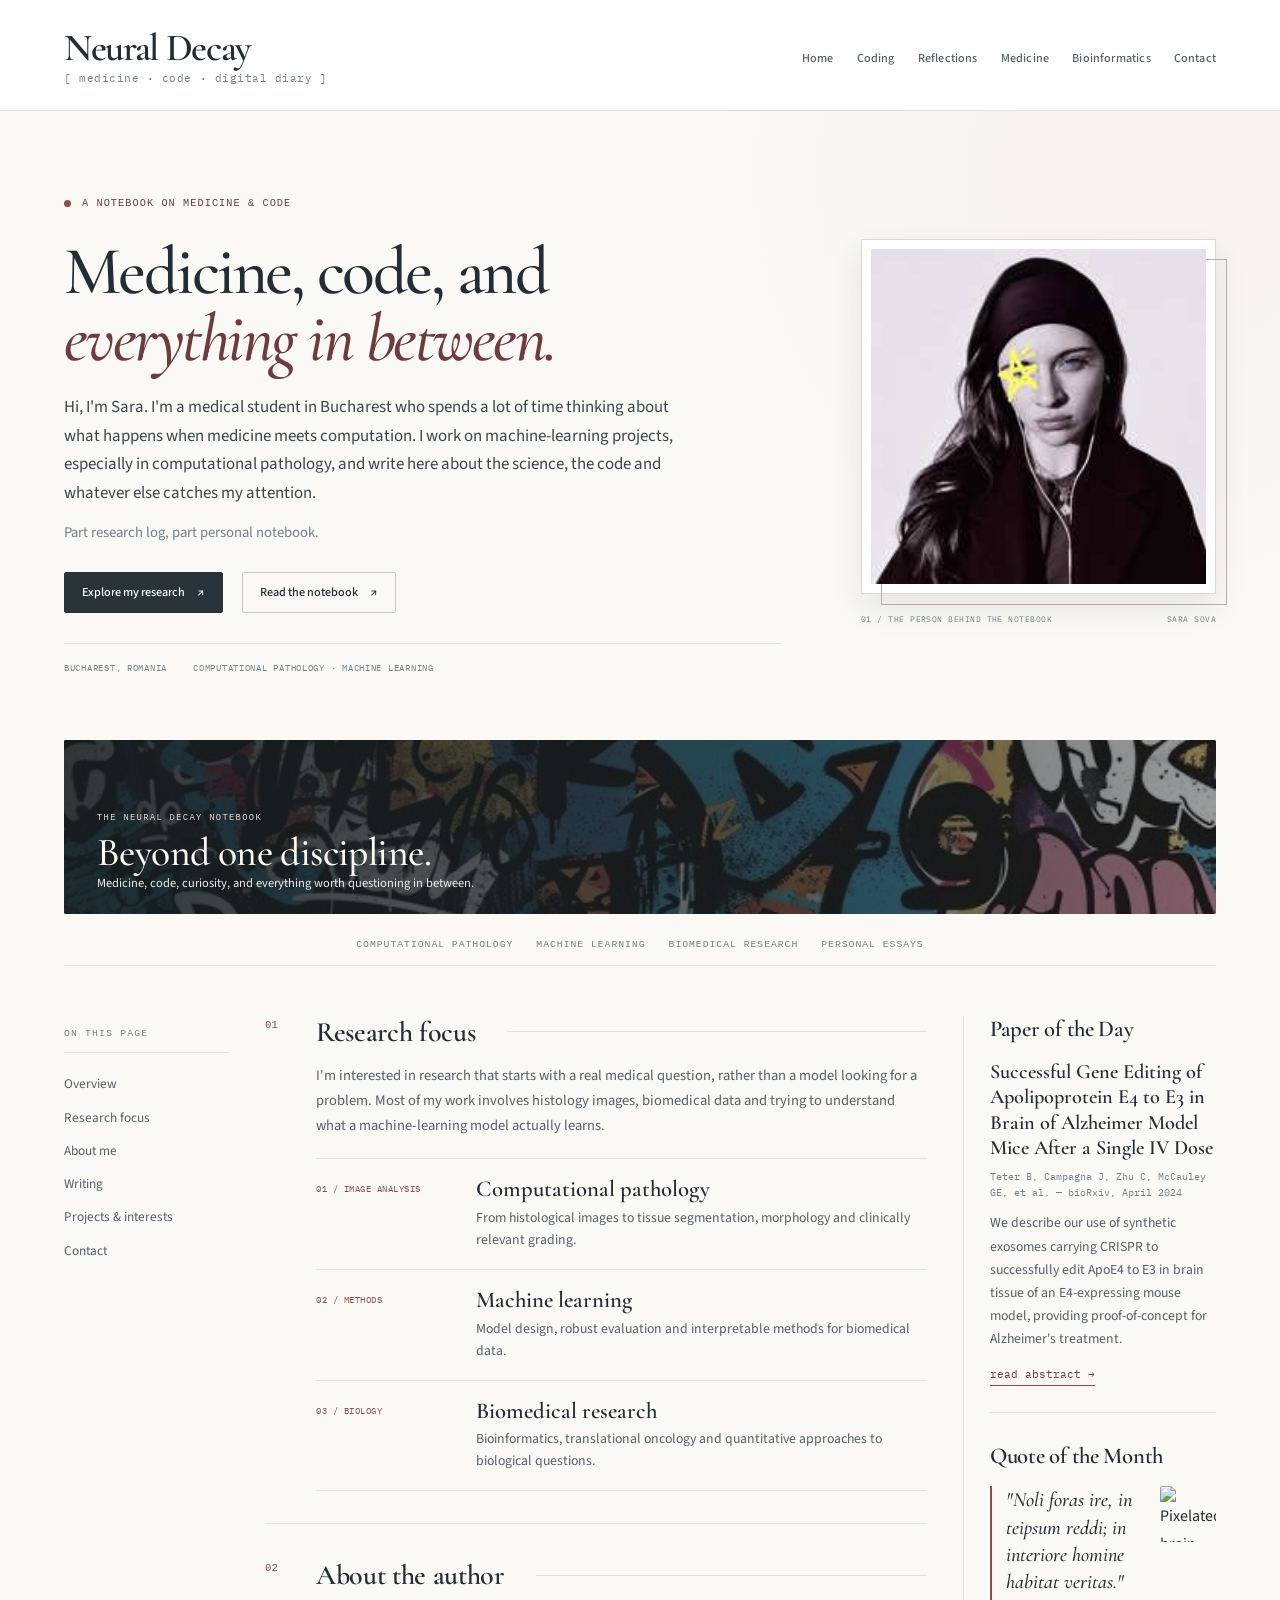
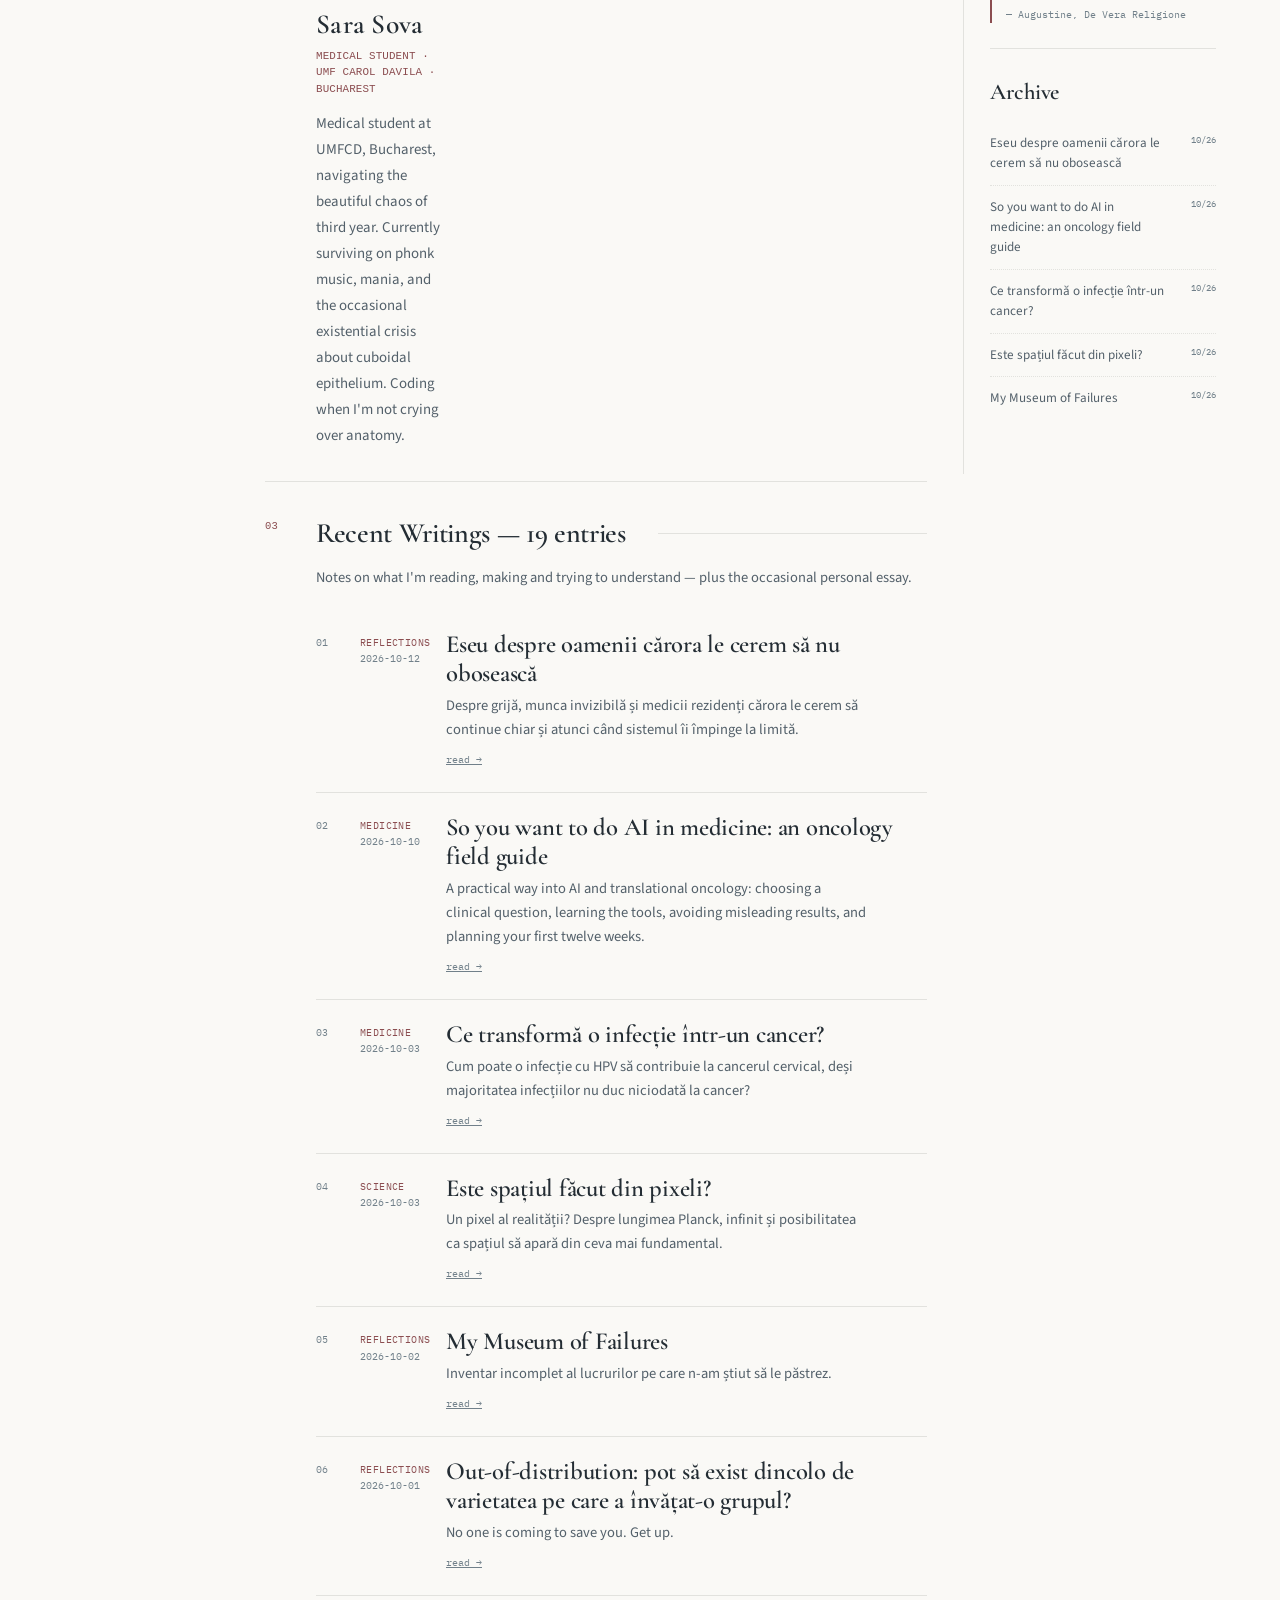
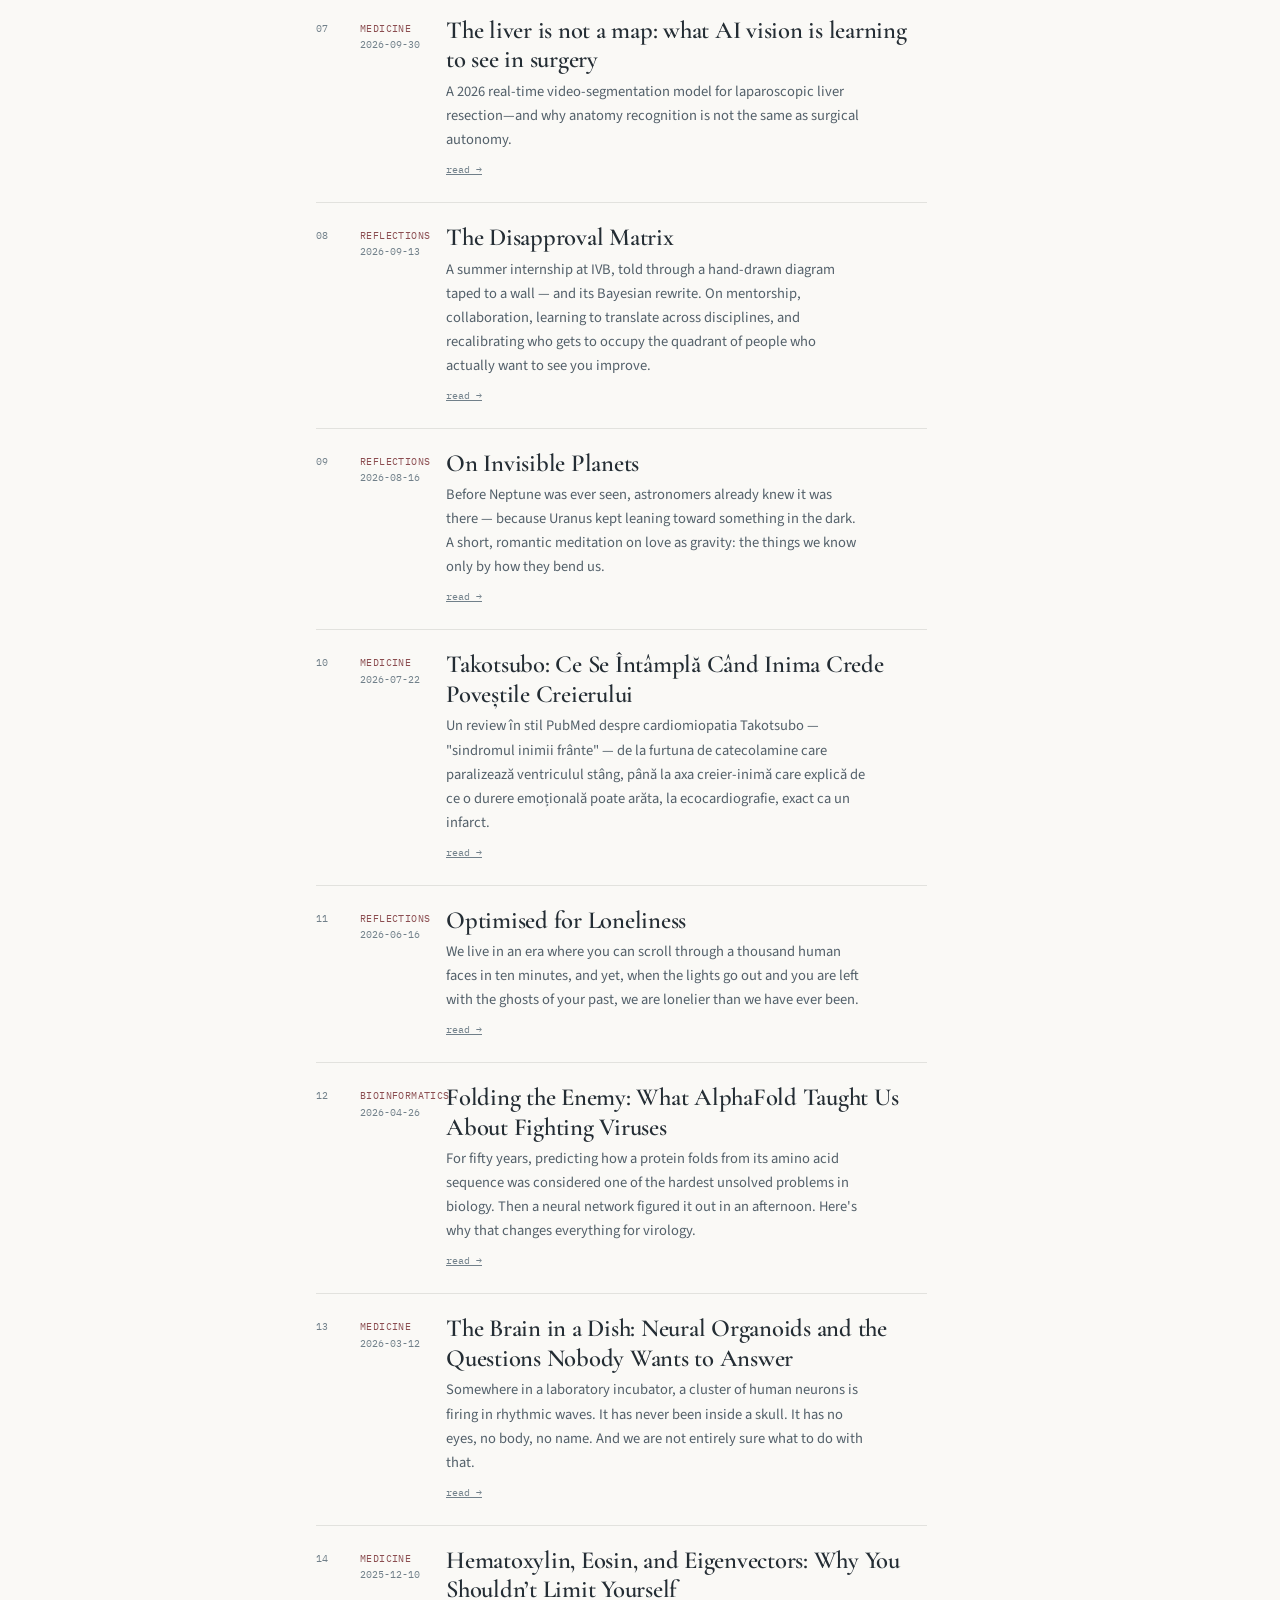
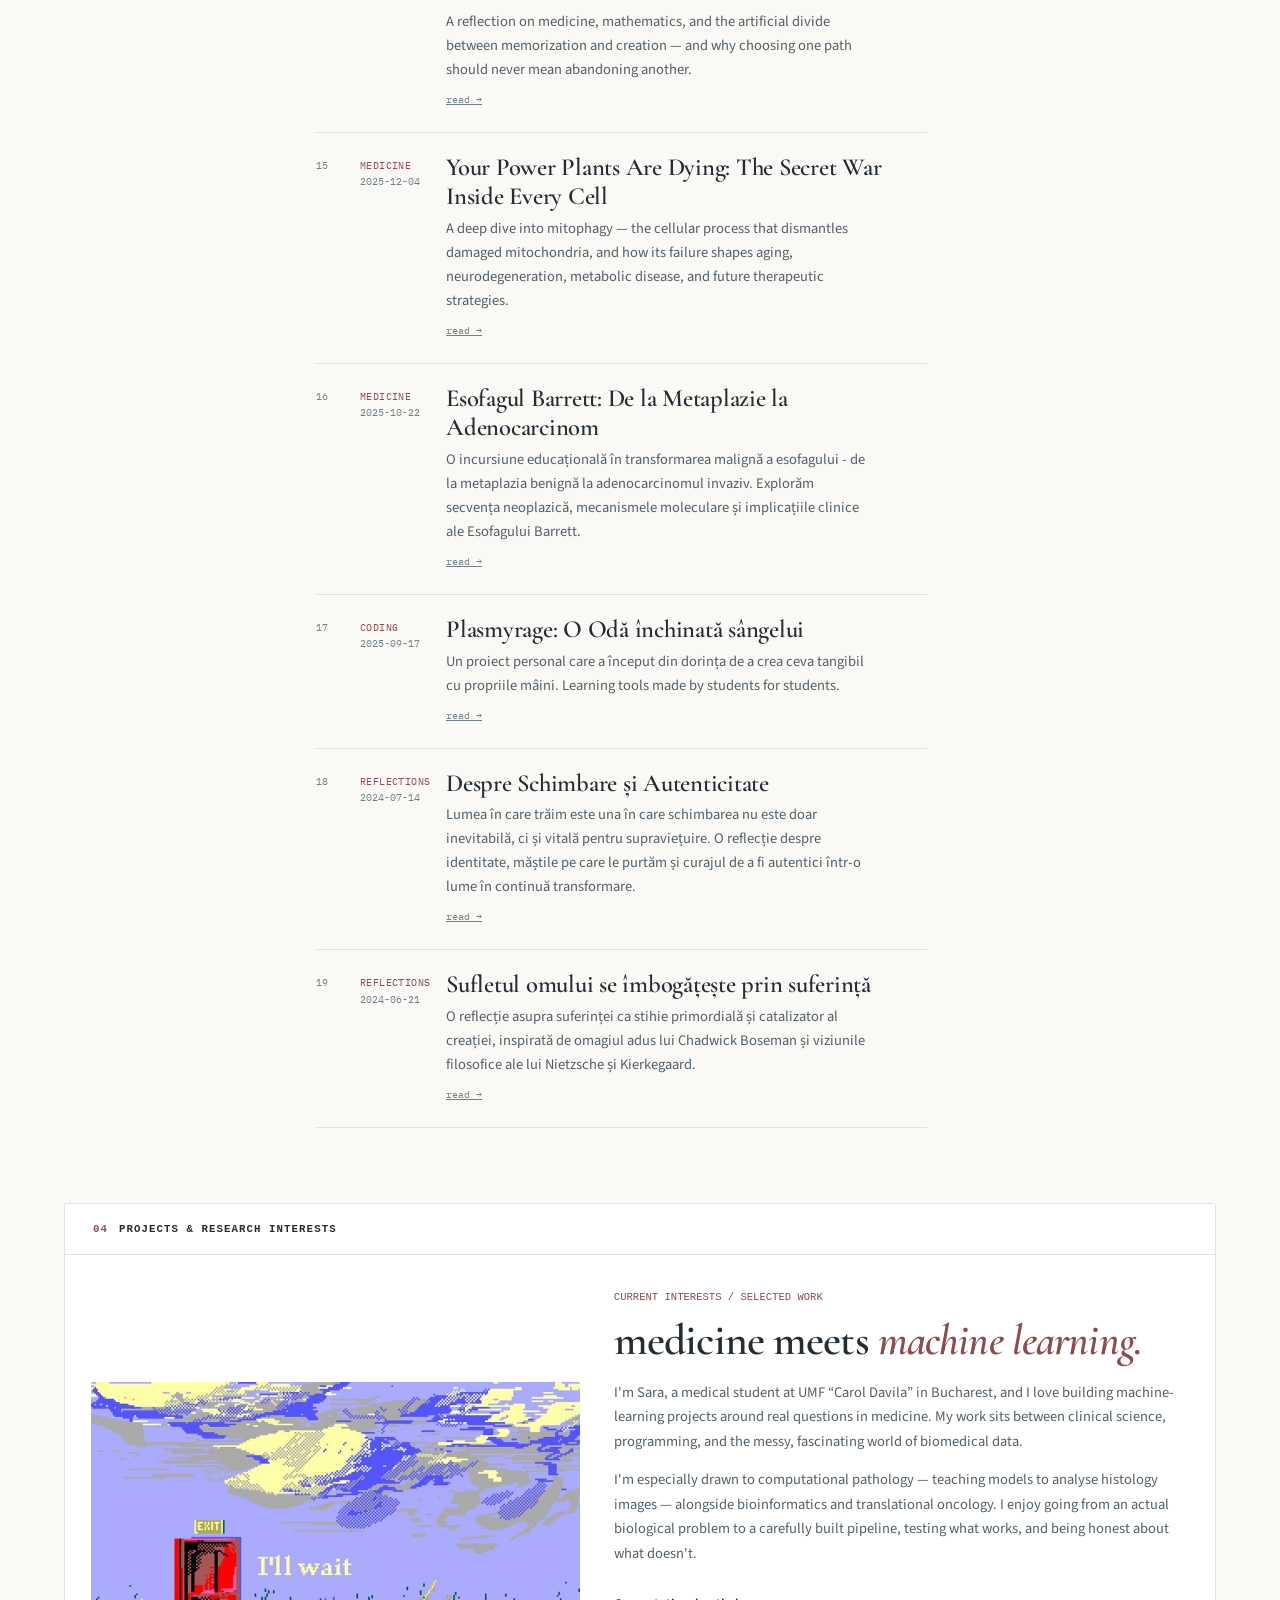
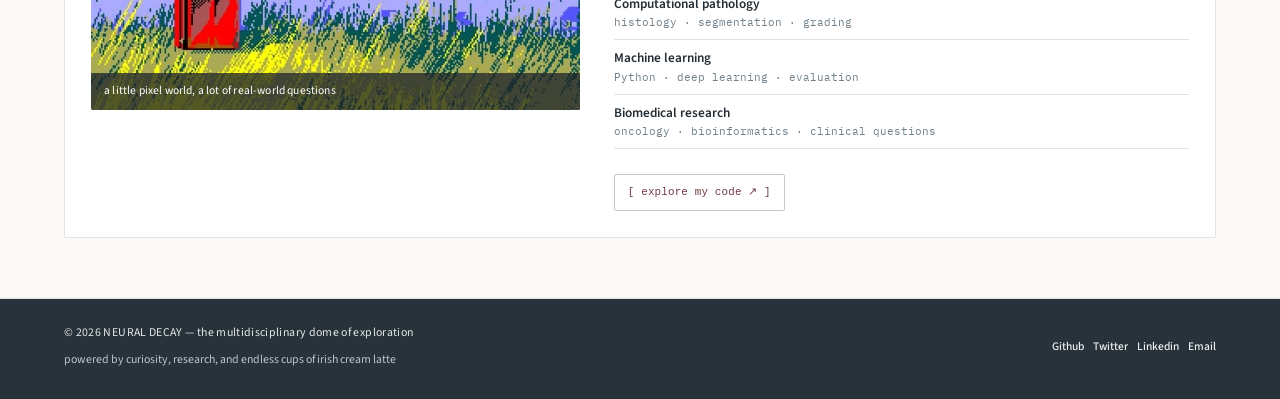
==== commit f9bb2a4a: "Keep portrait in intro only and simplify author bio layout" ====
--- a/index.html
+++ b/index.html
@@ -1102,10 +1102,7 @@
                         <span class="idx-num">02</span>
                         <div>
                             <span class="idx-label">About the author</span>
-                            <div class="author-grid author-grid--refined">
-                                <div class="author-portrait">
-                                    <img src="images/sara-portrait.jpg" alt="Sara Sova — black-and-white portrait with a yellow star doodle" loading="lazy" decoding="async">
-                                </div>
+                            <div class="author-grid author-grid--refined author-grid--text-only">
                                 <div>
                                     <div class="author-name">Sara Sova</div>
                                     <div class="author-role">Medical student · UMF Carol Davila · Bucharest</div>
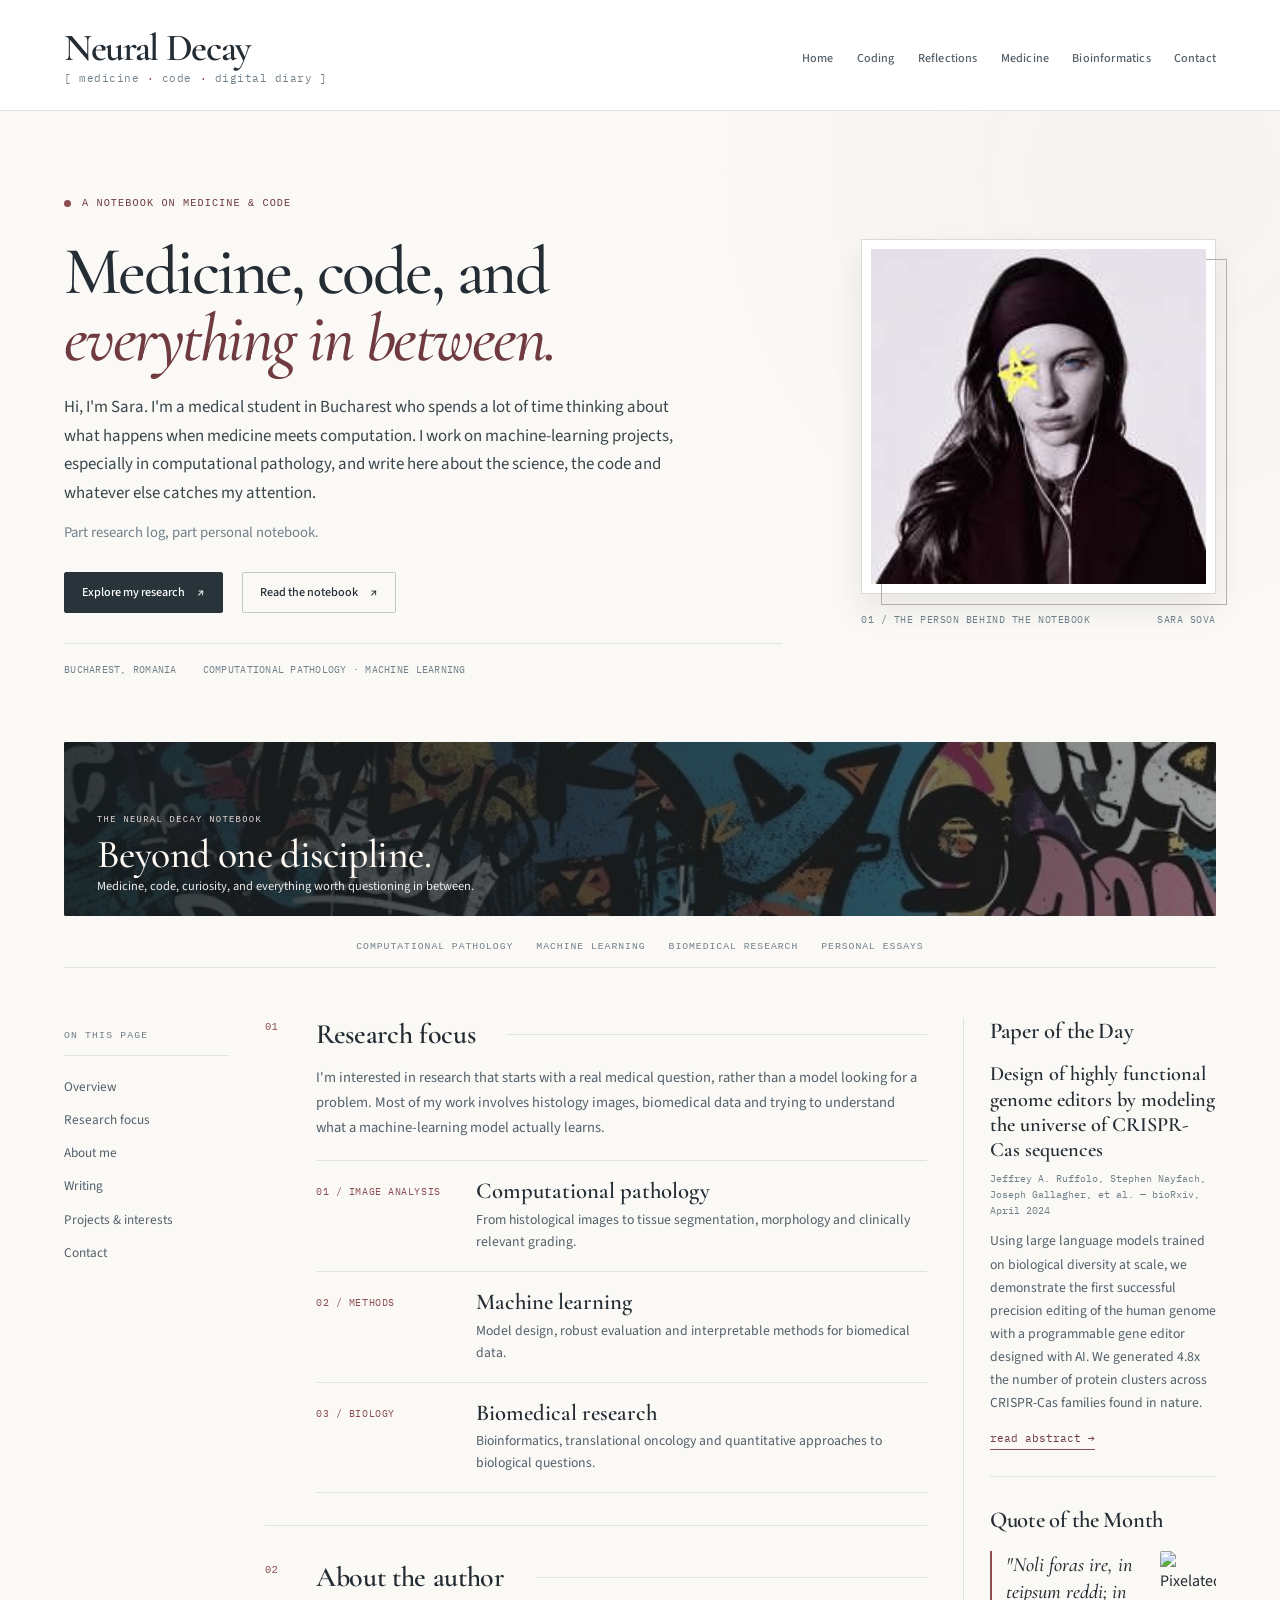
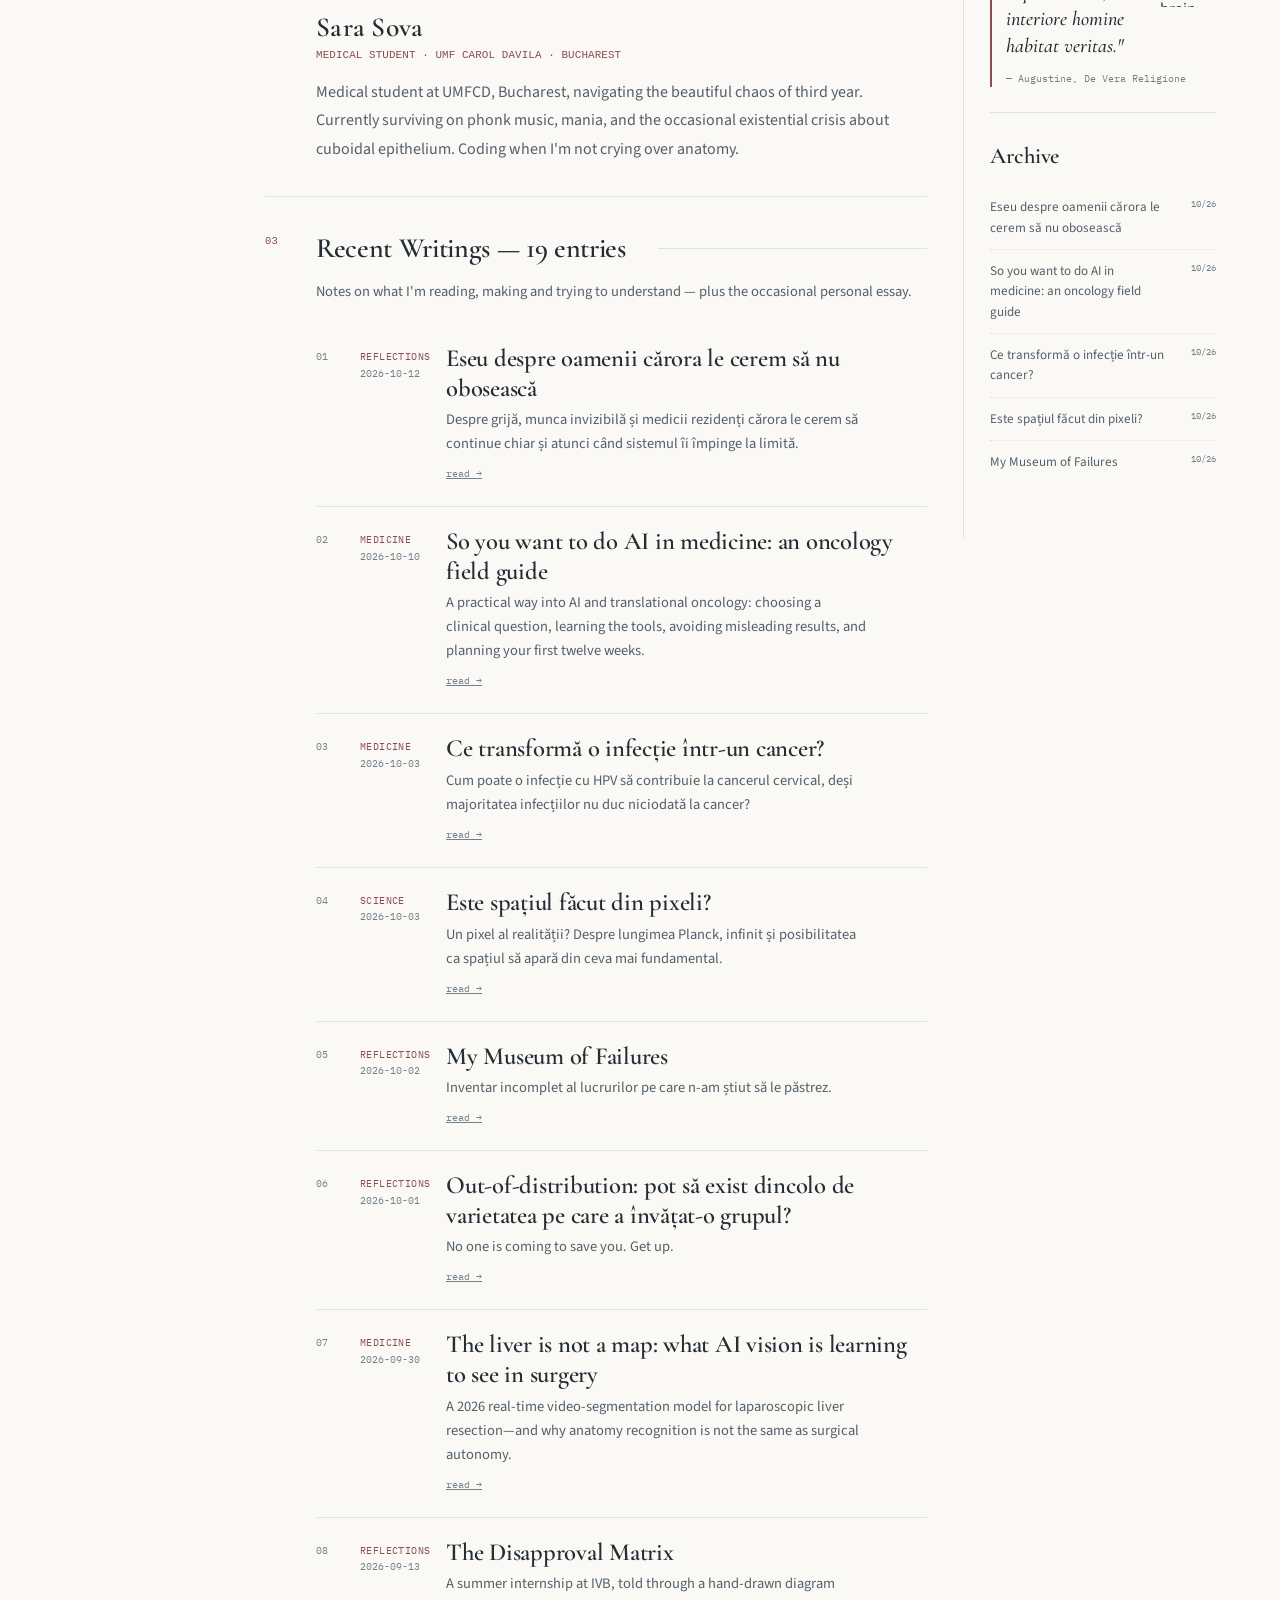
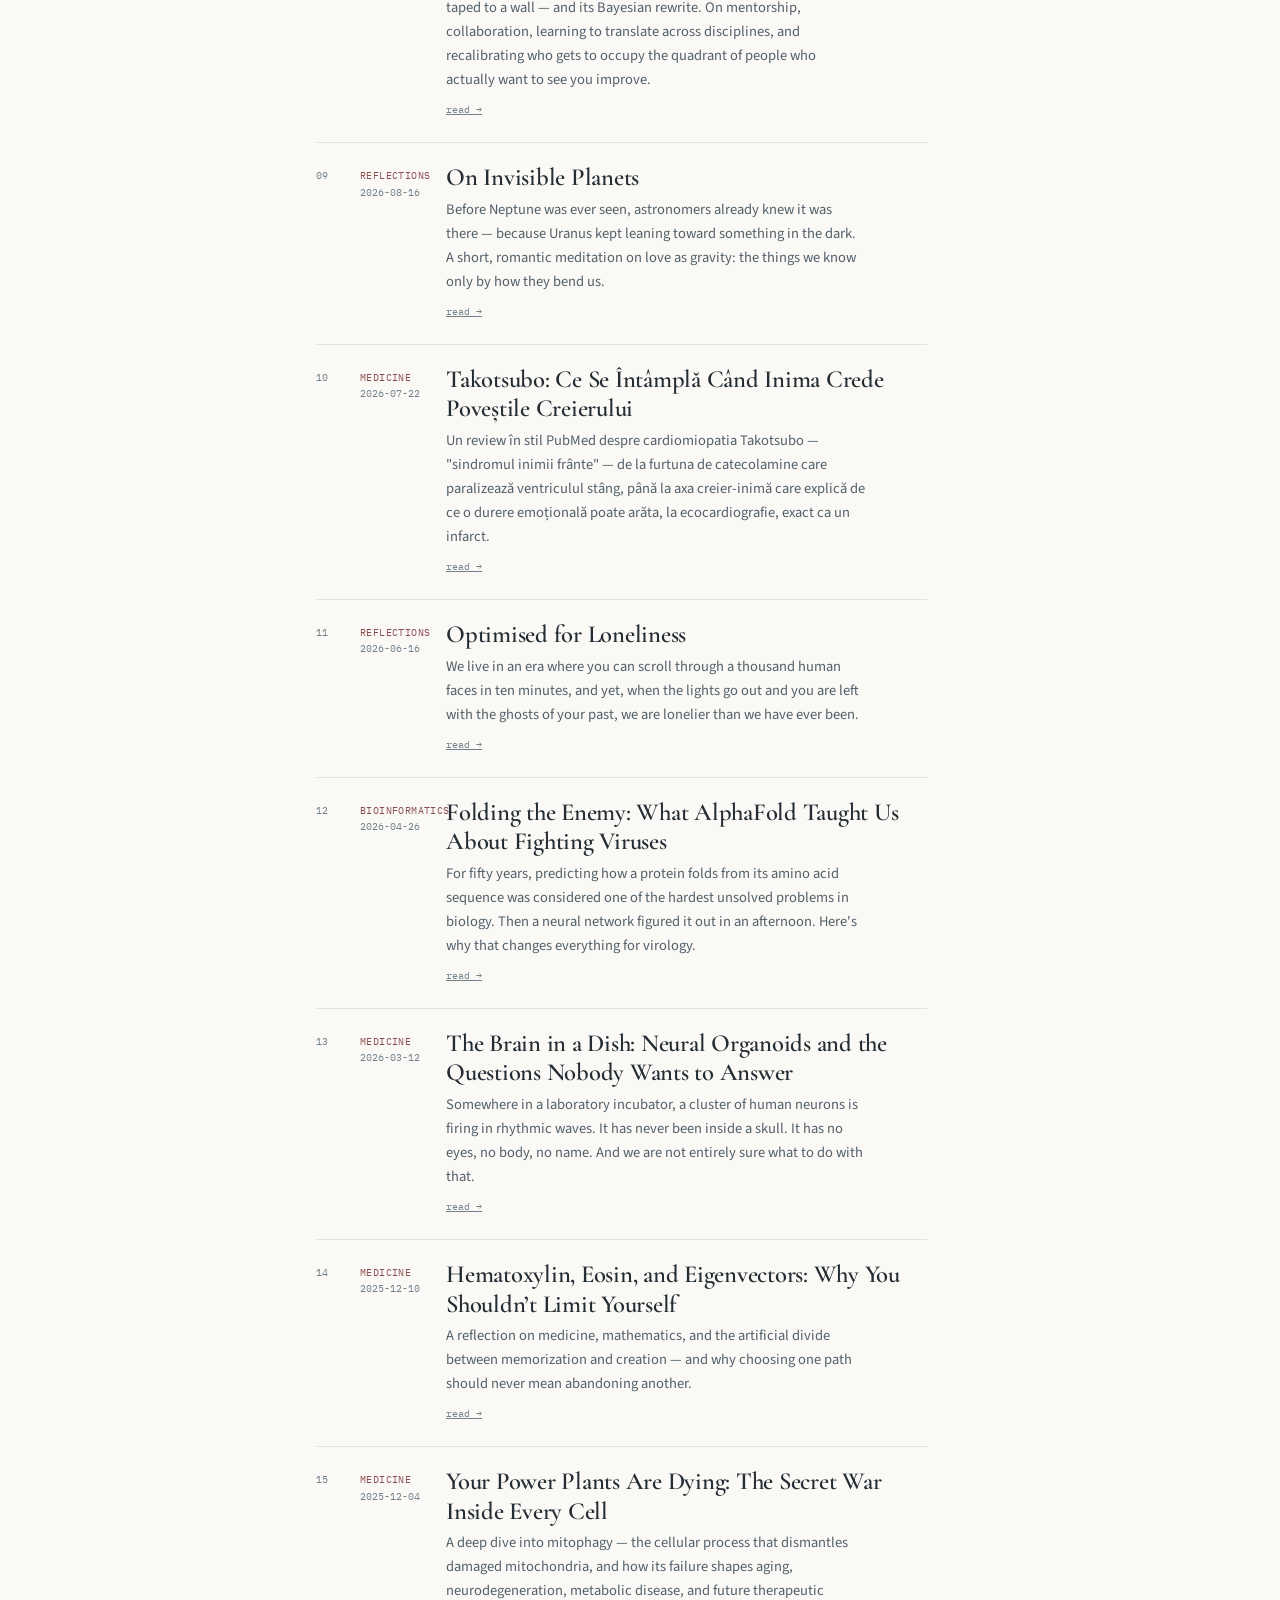
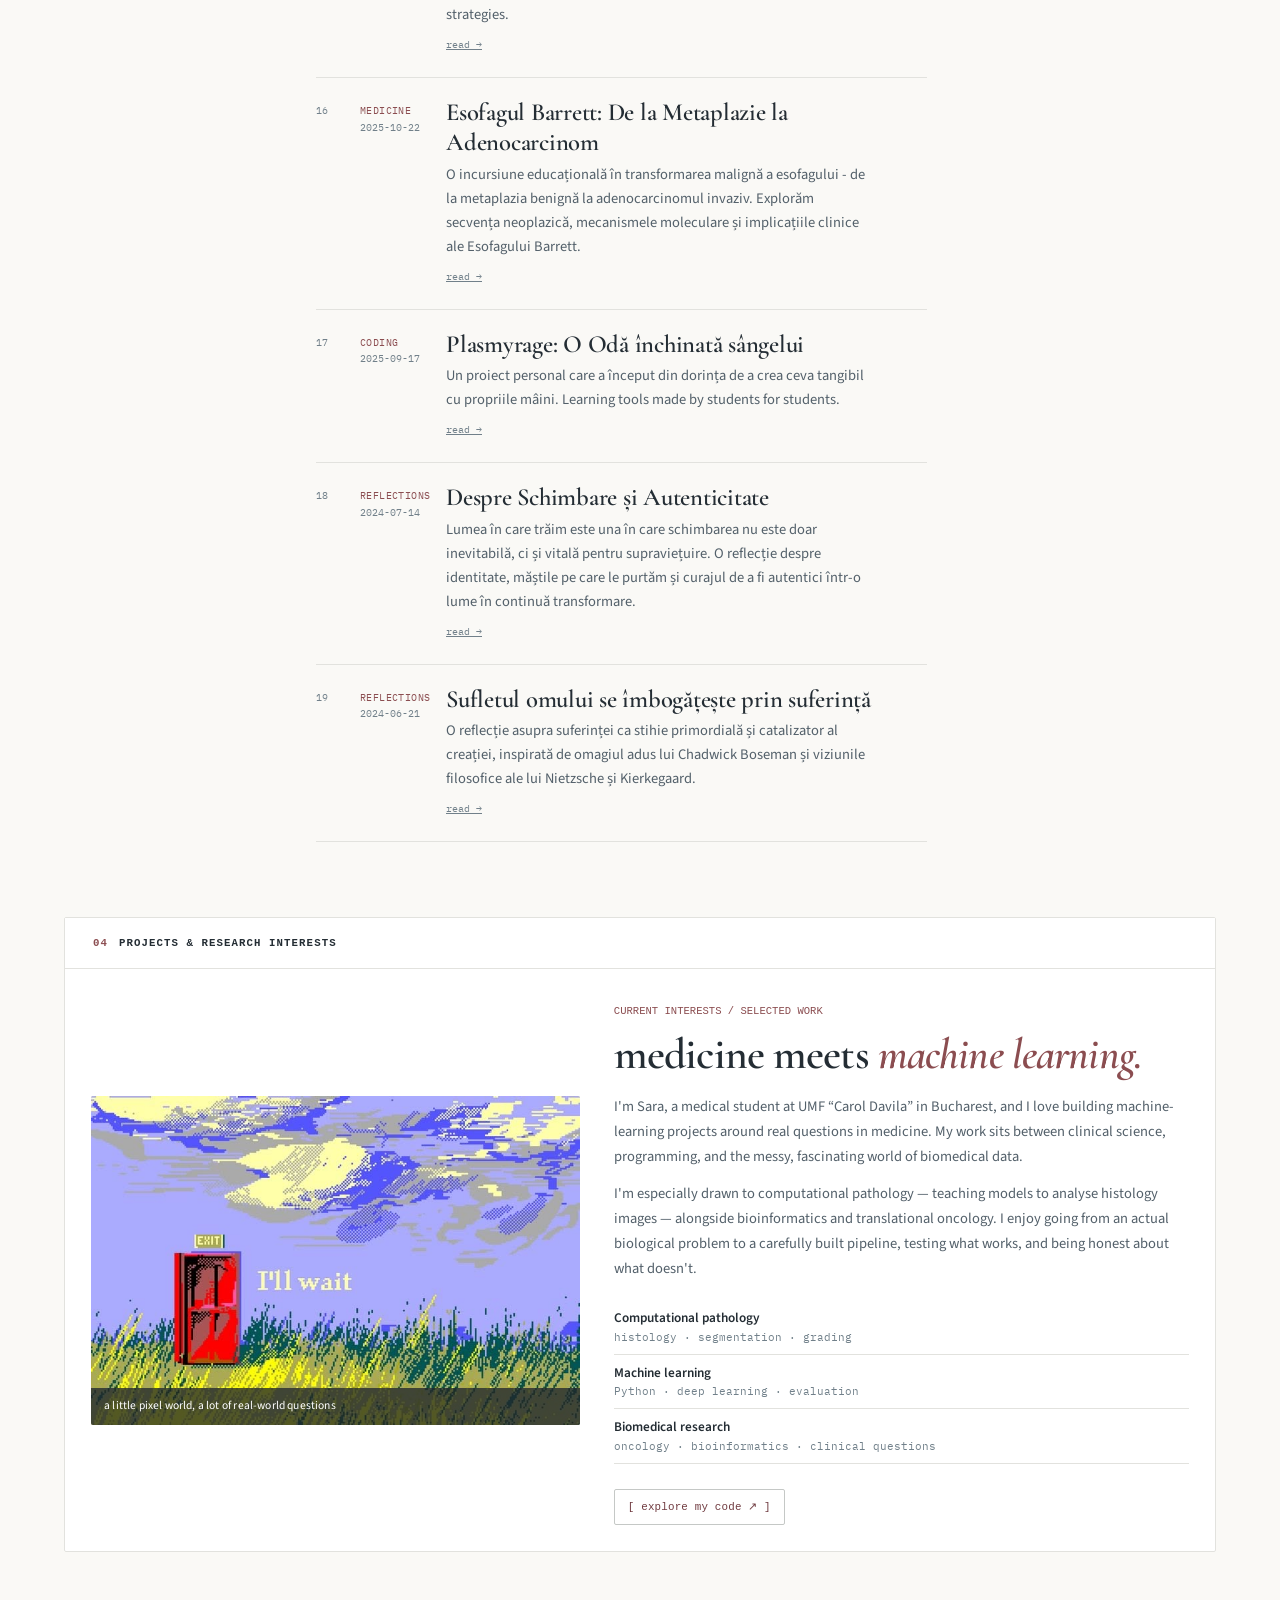
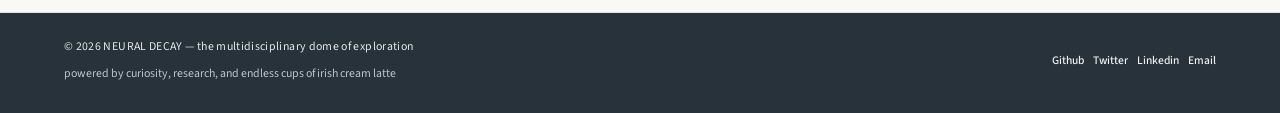
==== commit b2ca624b: "Fix GitHub Pages deploy: keep only static workflow - Remove duplicate Jekyll workflows that raced th" ====
--- a/index.html
+++ b/index.html
@@ -1211,7 +1211,7 @@
         <div id="caption"></div>
     </div>
 
-    <script src="posts.js?v=20261010-ai"></script>
+    <script src="posts.js?v=20261120"></script>
     <script>
         let currentView = 'all';
         let currentTag = null;
--- a/editorial-theme.css
+++ b/editorial-theme.css
@@ -766,39 +766,12 @@
   font: 400 .86rem/1.6 var(--body-serif);
 }
 .idx-section--focus, .idx-section--about { margin-bottom: 35px; }
-.author-grid--refined {
-  grid-template-columns: 126px minmax(0,1fr);
-  align-items: start;
-}
-.author-grid--refined .author-portrait { width: 126px; }
-.author-grid--refined .author-portrait img {
-  width: 100%; height: auto; aspect-ratio: 1;
-  object-fit: cover;
-  border: 1px solid var(--line);
-  border-radius: 2px;
-  transform: none;
-  box-shadow: none;
-}
-.author-grid--refined .author-role { margin: 7px 0 14px; }
-.author-bio--second { margin-top: 11px; }
-.author-personal {
-  display: flex; align-items: center; gap: 13px;
-  margin-top: 20px;
-  padding: 12px 13px;
-  border: 1px solid var(--line);
-  border-left: 2px solid var(--accent);
-  background: #fff;
-}
-.author-personal img {
-  width: 49px; height: 49px;
-  flex: 0 0 49px;
-  object-fit: cover;
-  border: 1px solid var(--line);
-  border-radius: 2px;
-}
-.author-personal span {
-  color: var(--ink-soft);
-  font: 400 .77rem/1.55 var(--body-serif);
+.author-grid--text-only { display: block; max-width: 640px; }
+.author-grid--text-only .author-name { margin-bottom: 4px; }
+.author-grid--text-only .author-role { margin: 0 0 14px; }
+.author-grid--text-only .author-bio {
+  margin: 0; max-width: 610px;
+  color: var(--ink-soft); font-size: 1rem; line-height: 1.8;
 }
 .writings-intro { margin-top: -3px; }
 
@@ -833,11 +806,7 @@
   .focus-card-kicker, .focus-card h3, .focus-card p { grid-column: 1; grid-row: auto; }
   .focus-card-kicker { padding-top: 0; }
   .focus-card h3 { font-size: 1.37rem; }
-  .author-grid--refined { grid-template-columns: 82px minmax(0,1fr); gap: 13px; }
-  .author-grid--refined .author-portrait { width: 82px; }
-  .author-personal { padding: 9px; gap: 9px; }
-  .author-personal img { width: 42px; height: 42px; flex-basis: 42px; }
-  .author-personal span { font-size: .72rem; }
+  .author-grid--text-only { display: block; }
   .banner-header { height: 153px; }
   .banner-hero-copy strong { font-size: 1.8rem; }
 }
@@ -846,3 +815,67 @@
 body.reading-mode .profile-hero,
 body.reading-mode .banner-header,
 body.reading-mode .void-ticker { display: none; }
+
+/* Responsive editorial polish: consistent type sizes, alignment and safe widths. */
+html { -webkit-text-size-adjust: 100%; text-size-adjust: 100%; }
+.profile-hero-grid > *, .idx-row > *, .focus-card > *,
+main.layout > *, .work-content > * { min-width: 0; }
+.profile-hero h1, .profile-deck, .idx-label, .side-label,
+.work-pitch h2 { overflow-wrap: break-word; }
+.profile-hero h1 { hyphens: none; }
+.profile-photo figcaption { font-size: .63rem; }
+.profile-meta { font-size: .65rem; letter-spacing: .025em; }
+.focus-card-kicker { font-size: .64rem; }
+.full-post-content img, .full-post-content .post-content img { max-width: 100%; height: auto; }
+.full-post-content pre, .full-post-content .post-content pre {
+  max-width: 100%; overflow-x: auto; -webkit-overflow-scrolling: touch;
+}
+.full-post-content .post-content table {
+  display: block; max-width: 100%; overflow-x: auto;
+}
+.full-post-content .post-content a { overflow-wrap: anywhere; }
+@media (max-width: 735px) {
+  .profile-hero h1 { line-height: 1.025; letter-spacing: -.028em; }
+  .profile-photo { margin-left: 0; margin-right: 0; }
+  .profile-photo figcaption { justify-content: flex-start; gap: 4px 18px; }
+  .profile-eyebrow { font-size: .65rem; line-height: 1.5; letter-spacing: .04em; }
+  .profile-meta { font-size: .62rem; line-height: 1.75; }
+  .focus-card-kicker { font-size: .63rem; }
+  .author-grid--text-only { width: 100%; }
+  .author-grid--text-only .author-bio { font-size: .96rem; line-height: 1.78; }
+  .tagline { font-size: .67rem; letter-spacing: .01em; }
+  nav a, nav li:nth-child(2n) a, nav li:nth-child(4n) a {
+    font-size: .82rem; line-height: 1.45;
+  }
+  .work-pitch h2 { line-height: 1.12; }
+}
+@media (max-width: 650px) {
+  /* Header already has navigation: remove the duplicate mobile rail. */
+  main.layout .retro-left-rail { display: none; }
+  .profile-hero { padding-top: 38px; }
+  .profile-hero h1 { font-size: clamp(2.7rem,10.3vw,3.7rem); }
+  .profile-deck { line-height: 1.68; }
+  .profile-note { line-height: 1.6; }
+  .profile-actions { gap: 10px; }
+  .profile-hero .container { padding-left: 20px; padding-right: 20px; }
+  .idx-section--focus, .idx-section--about { margin-bottom: 29px; }
+  .idx-row, .author-grid--text-only { width: 100%; }
+  .w-row, .w-row:first-child { min-width: 0; }
+  .author-grid--text-only .author-bio { max-width: none; }
+  .banner-header { overflow: hidden; }
+}
+@media (max-width: 390px) {
+  .profile-hero h1 { font-size: clamp(2.5rem,11.4vw,2.85rem); }
+  .profile-actions {
+    display: grid; grid-template-columns: minmax(0,1fr);
+    max-width: 260px; gap: 9px;
+  }
+  .profile-actions a {
+    width: 100%; justify-content: space-between; font-size: .82rem;
+  }
+  .profile-meta { display: grid; gap: 4px; }
+  .profile-photo { width: min(75vw,260px); }
+  .profile-photo figcaption { font-size: .6rem; }
+  .banner-hero-copy p { font-size: .72rem; }
+  .void-ticker { font-size: .61rem; gap: 4px 14px; }
+}
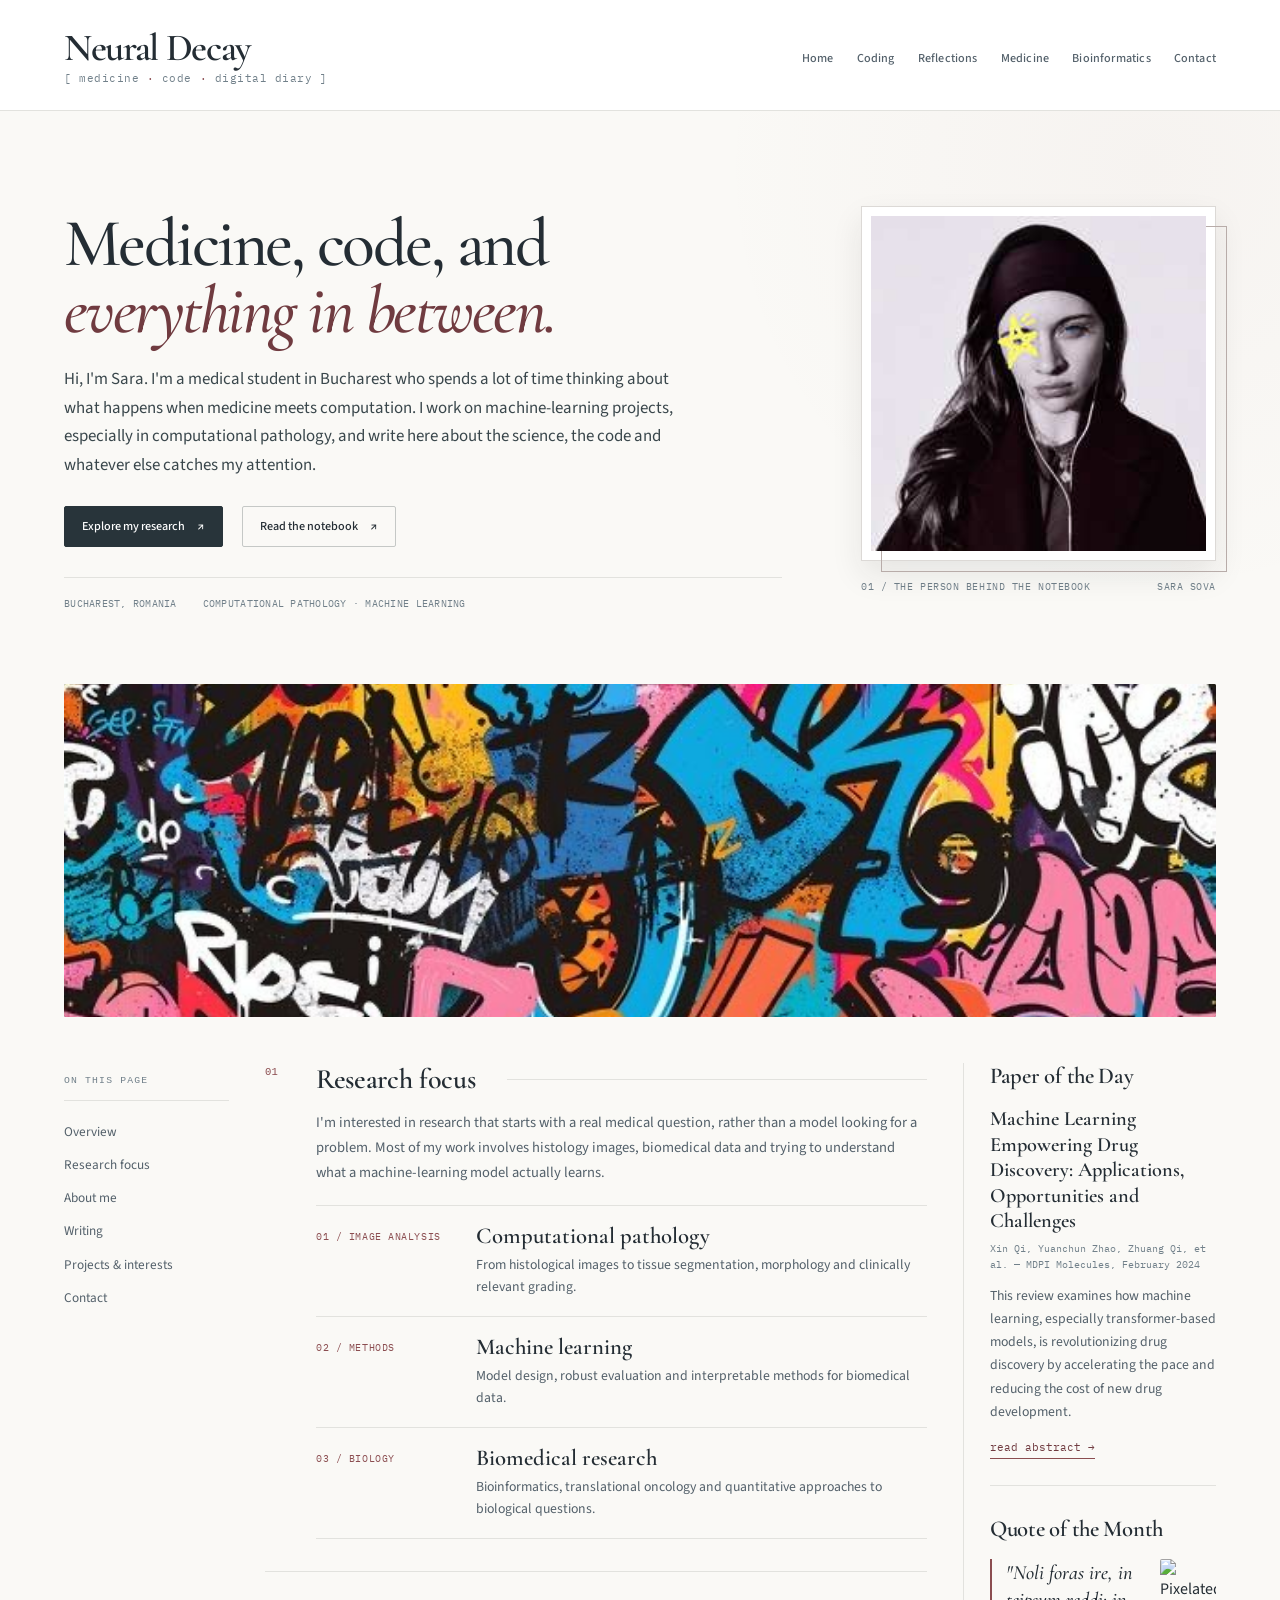
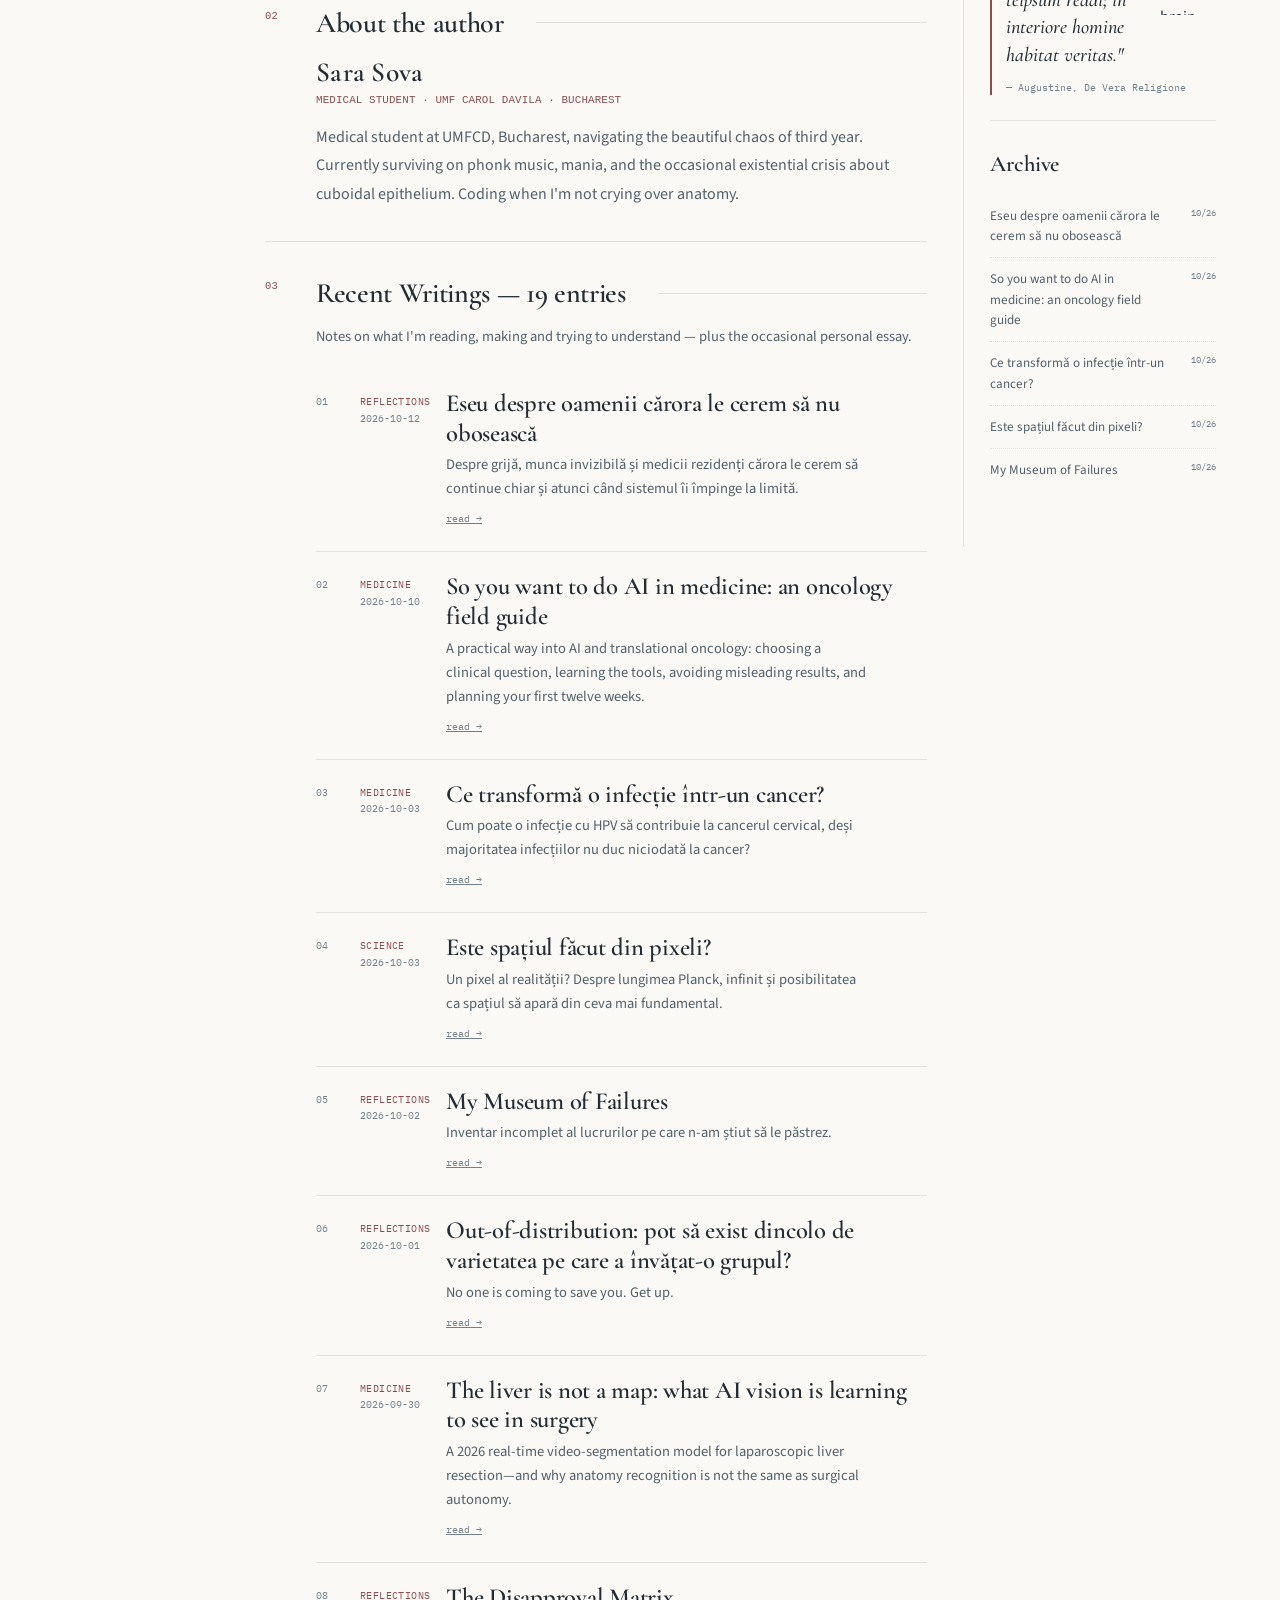
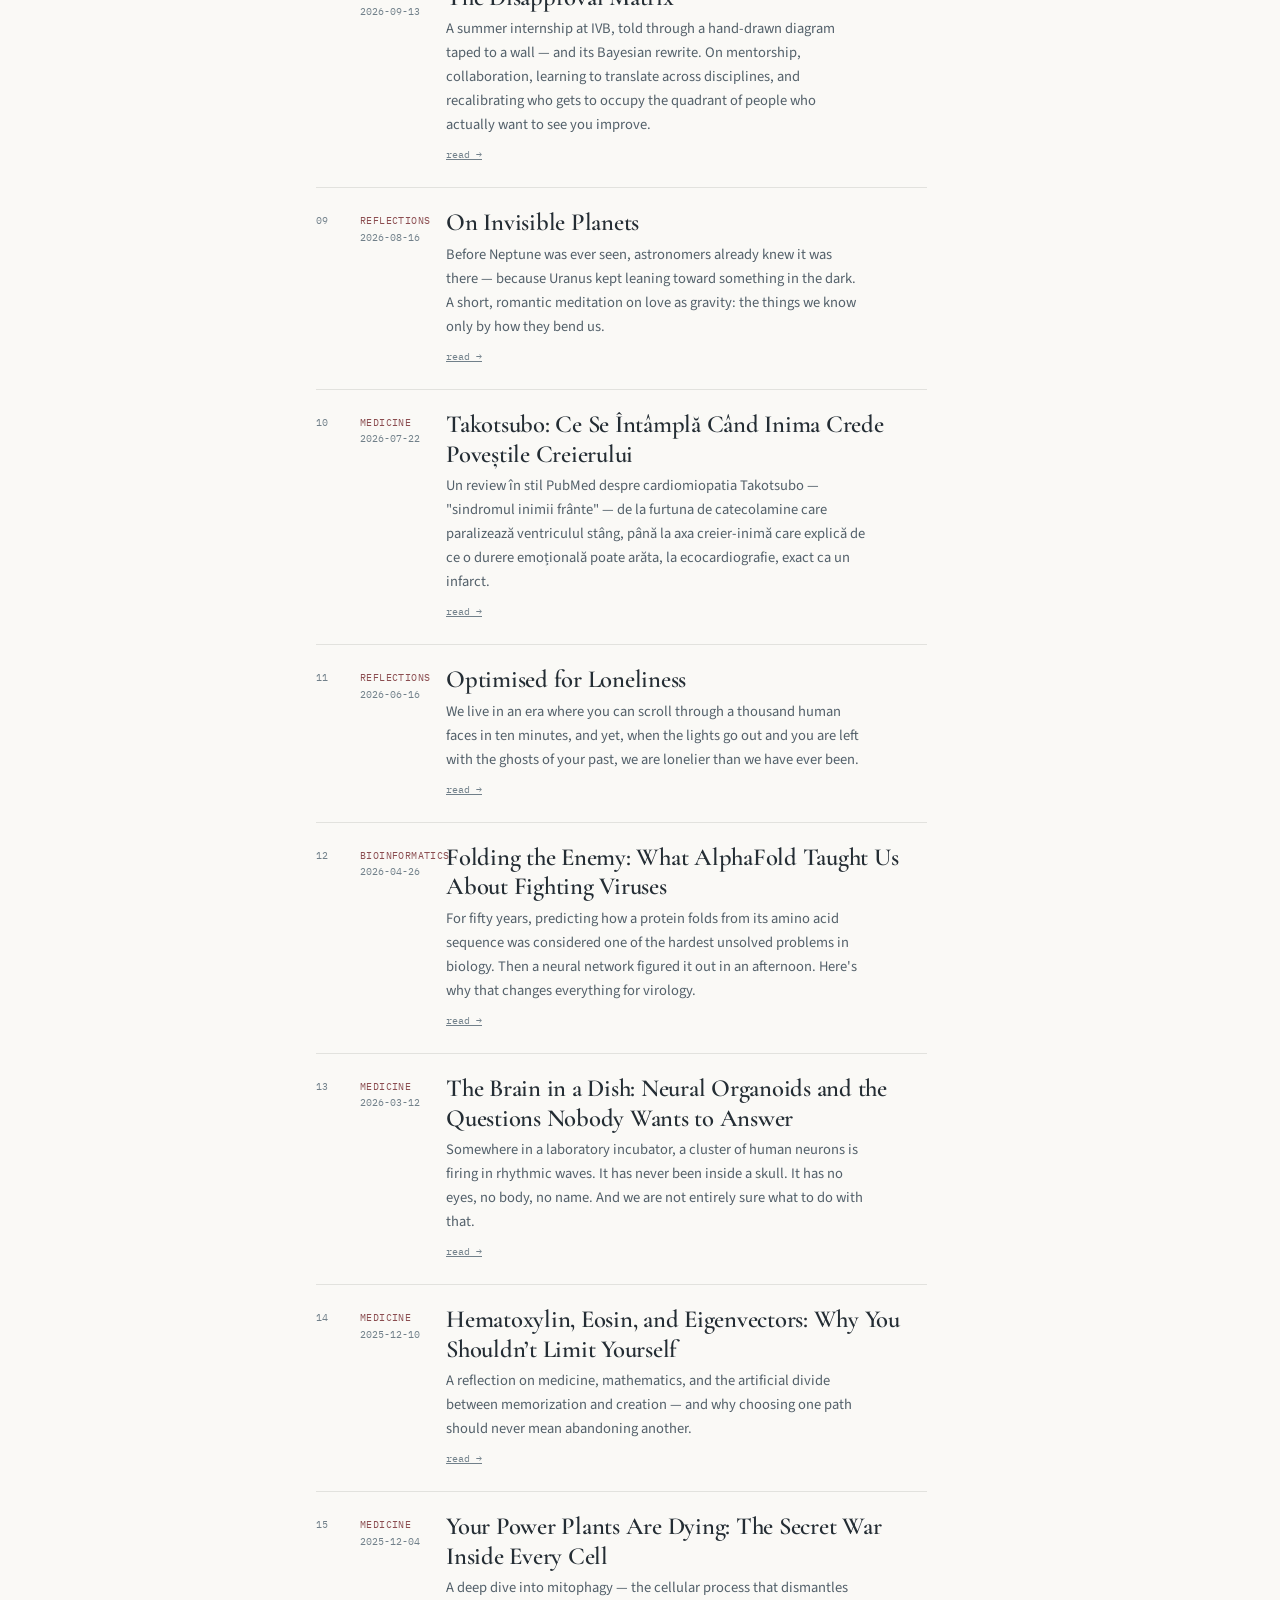
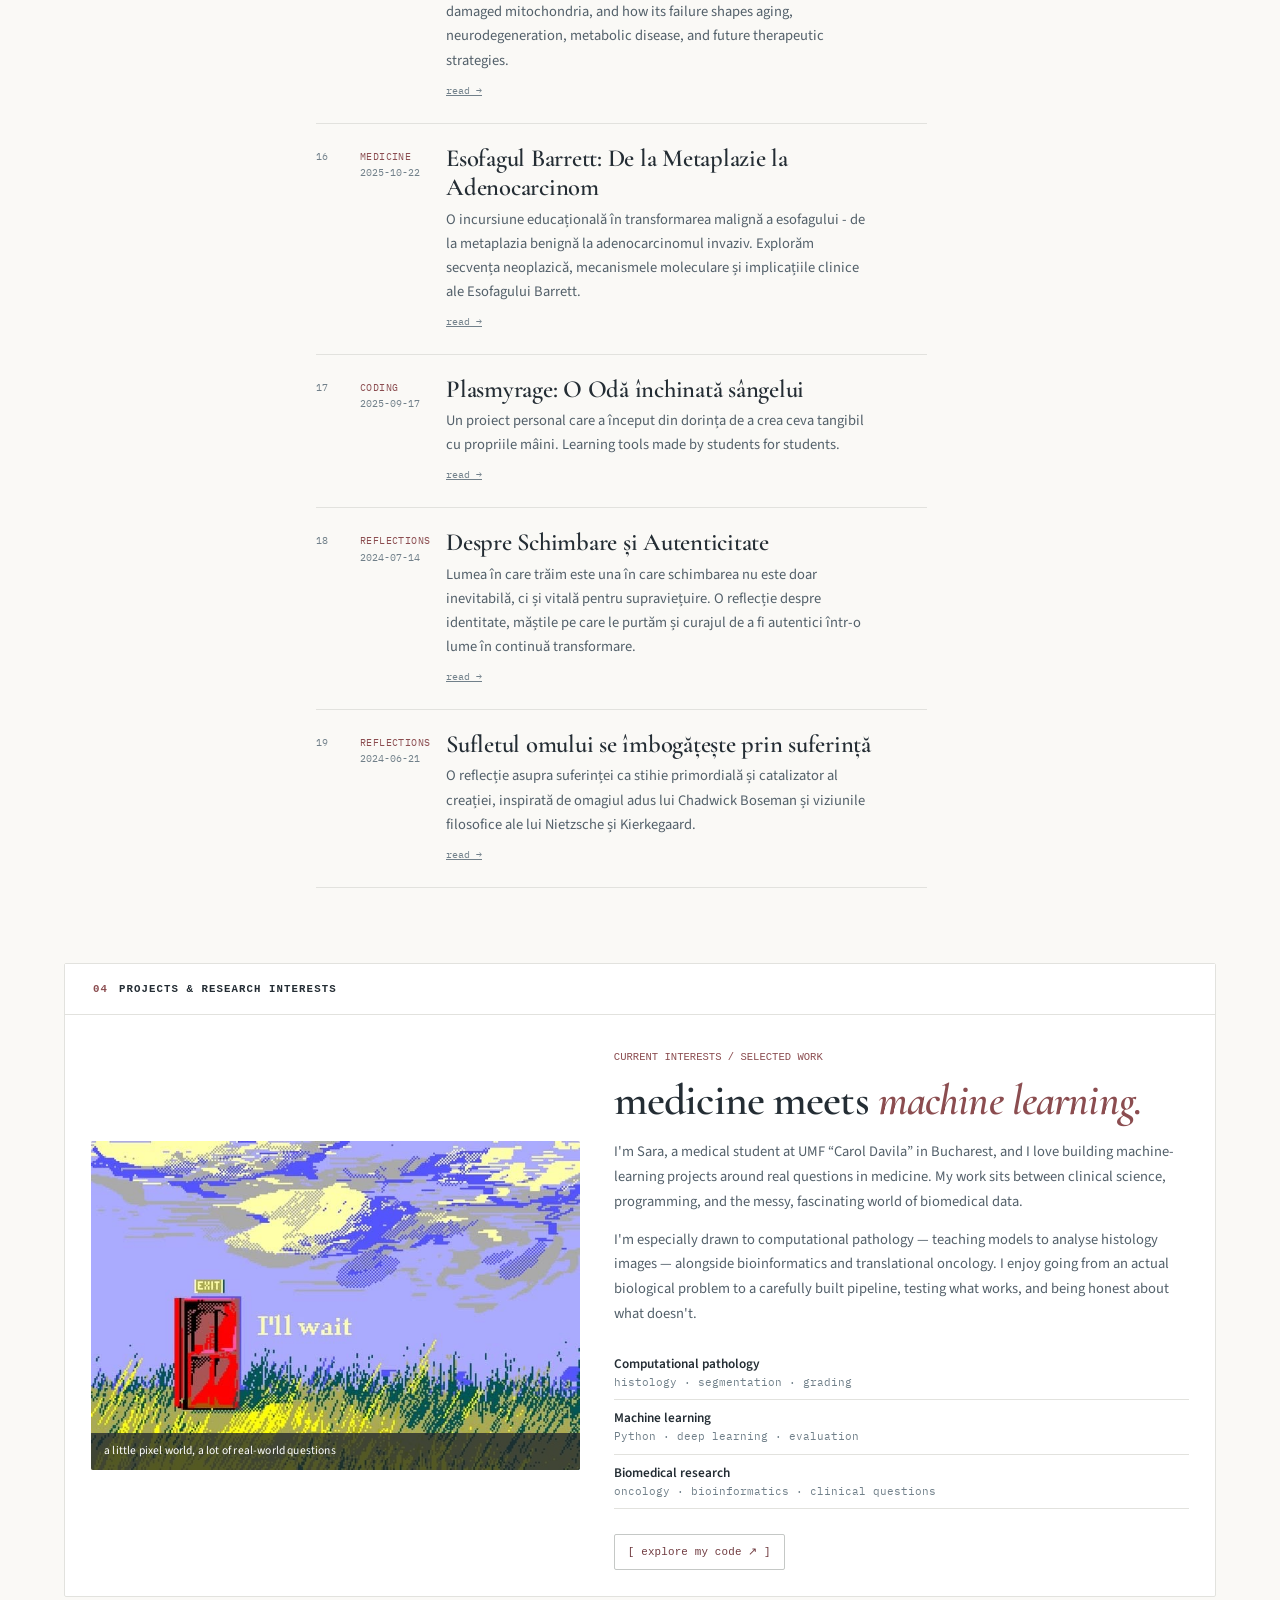
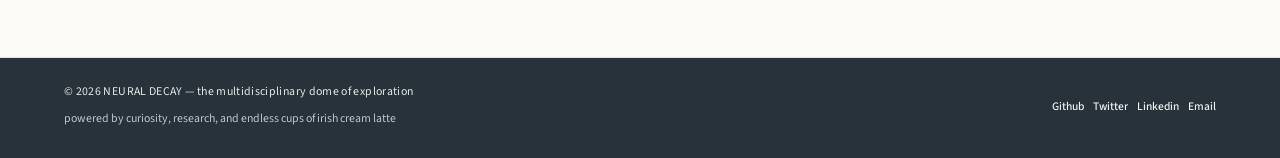
==== commit 1505cc83: "Simplify hero and make graffiti a clean banner Co-Authored-By: Claude Opus 5.5 <noreply@anthropic.co" ====
--- a/index.html
+++ b/index.html
@@ -959,7 +959,7 @@
         }
 
 </style>
-    <link rel="stylesheet" href="editorial-theme.css?v=20261120">
+    <link rel="stylesheet" href="editorial-theme.css?v=20261120b">
 </head>
 <body>
     <div id="reading-progress-bar"></div>
@@ -1006,10 +1006,8 @@
         <div class="container">
             <div class="profile-hero-grid">
                 <div class="profile-hero-copy">
-                    <span class="profile-eyebrow"><span class="profile-indicator" aria-hidden="true"></span> A NOTEBOOK ON MEDICINE &amp; CODE</span>
                     <h1 id="profile-hero-title">Medicine, code, and <em>everything in between.</em></h1>
                     <p class="profile-deck">Hi, I'm Sara. I'm a medical student in Bucharest who spends a lot of time thinking about what happens when medicine meets computation. I work on machine-learning projects, especially in computational pathology, and write here about the science, the code and whatever else catches my attention.</p>
-                    <p class="profile-note">Part research log, part personal notebook.</p>
                     <div class="profile-actions">
                         <a class="profile-action-primary" href="#about">Explore my research <span aria-hidden="true">↗</span></a>
                         <a class="profile-action-secondary" href="#writings">Read the notebook <span aria-hidden="true">↗</span></a>
@@ -1028,30 +1026,8 @@
 
     <div class="banner-header">
         <img src="images/graffiti-banner.jpg" alt="Colourful graffiti wall — Neural Decay banner">
-        <div class="banner-scrim" aria-hidden="true"></div>
-        <div class="void-popup">
-            <div class="void-popup-title">HELLO THERE... <span aria-hidden="true">×</span></div>
-            <p><span aria-hidden="true">✧</span> you have reached<br>the neural decay.</p>
-            <a href="#about">[ ENTER ]</a>
-        </div>
-        <div class="banner-hero-copy">
-            <span class="banner-eyebrow">THE NEURAL DECAY NOTEBOOK</span>
-            <strong>Beyond one discipline.</strong>
-            <p>Medicine, code, curiosity, and everything worth questioning in between.</p>
-        </div>
-        <span class="banner-star banner-star-one" aria-hidden="true">✧</span>
-        <span class="banner-star banner-star-two" aria-hidden="true">✦</span>
-        <span class="banner-star banner-star-three" aria-hidden="true">☆</span>
-        <span class="sticker-sample sticker-rainbow-decal" aria-hidden="true"></span>
-        <span class="pink-decal pink-butterfly" aria-hidden="true"></span>
     </div>
 
-    <div class="void-ticker" aria-label="Notebook topics">
-        <span>COMPUTATIONAL PATHOLOGY</span>
-        <span>MACHINE LEARNING</span>
-        <span>BIOMEDICAL RESEARCH</span>
-        <span>PERSONAL ESSAYS</span>
-    </div>
 
     <div class="container">
         <main class="layout">
--- a/editorial-theme.css
+++ b/editorial-theme.css
@@ -879,3 +879,8 @@
   .banner-hero-copy p { font-size: .72rem; }
   .void-ticker { font-size: .61rem; gap: 4px 14px; }
 }
+
+/* Clean graffiti banner: image only, true colours */
+.banner-header { height: clamp(180px, 26vw, 340px); margin: 8px auto 32px; }
+.banner-header img { filter: none; }
+@media (max-width: 700px) { .banner-header { height: 170px; margin: 4px auto 24px; } }
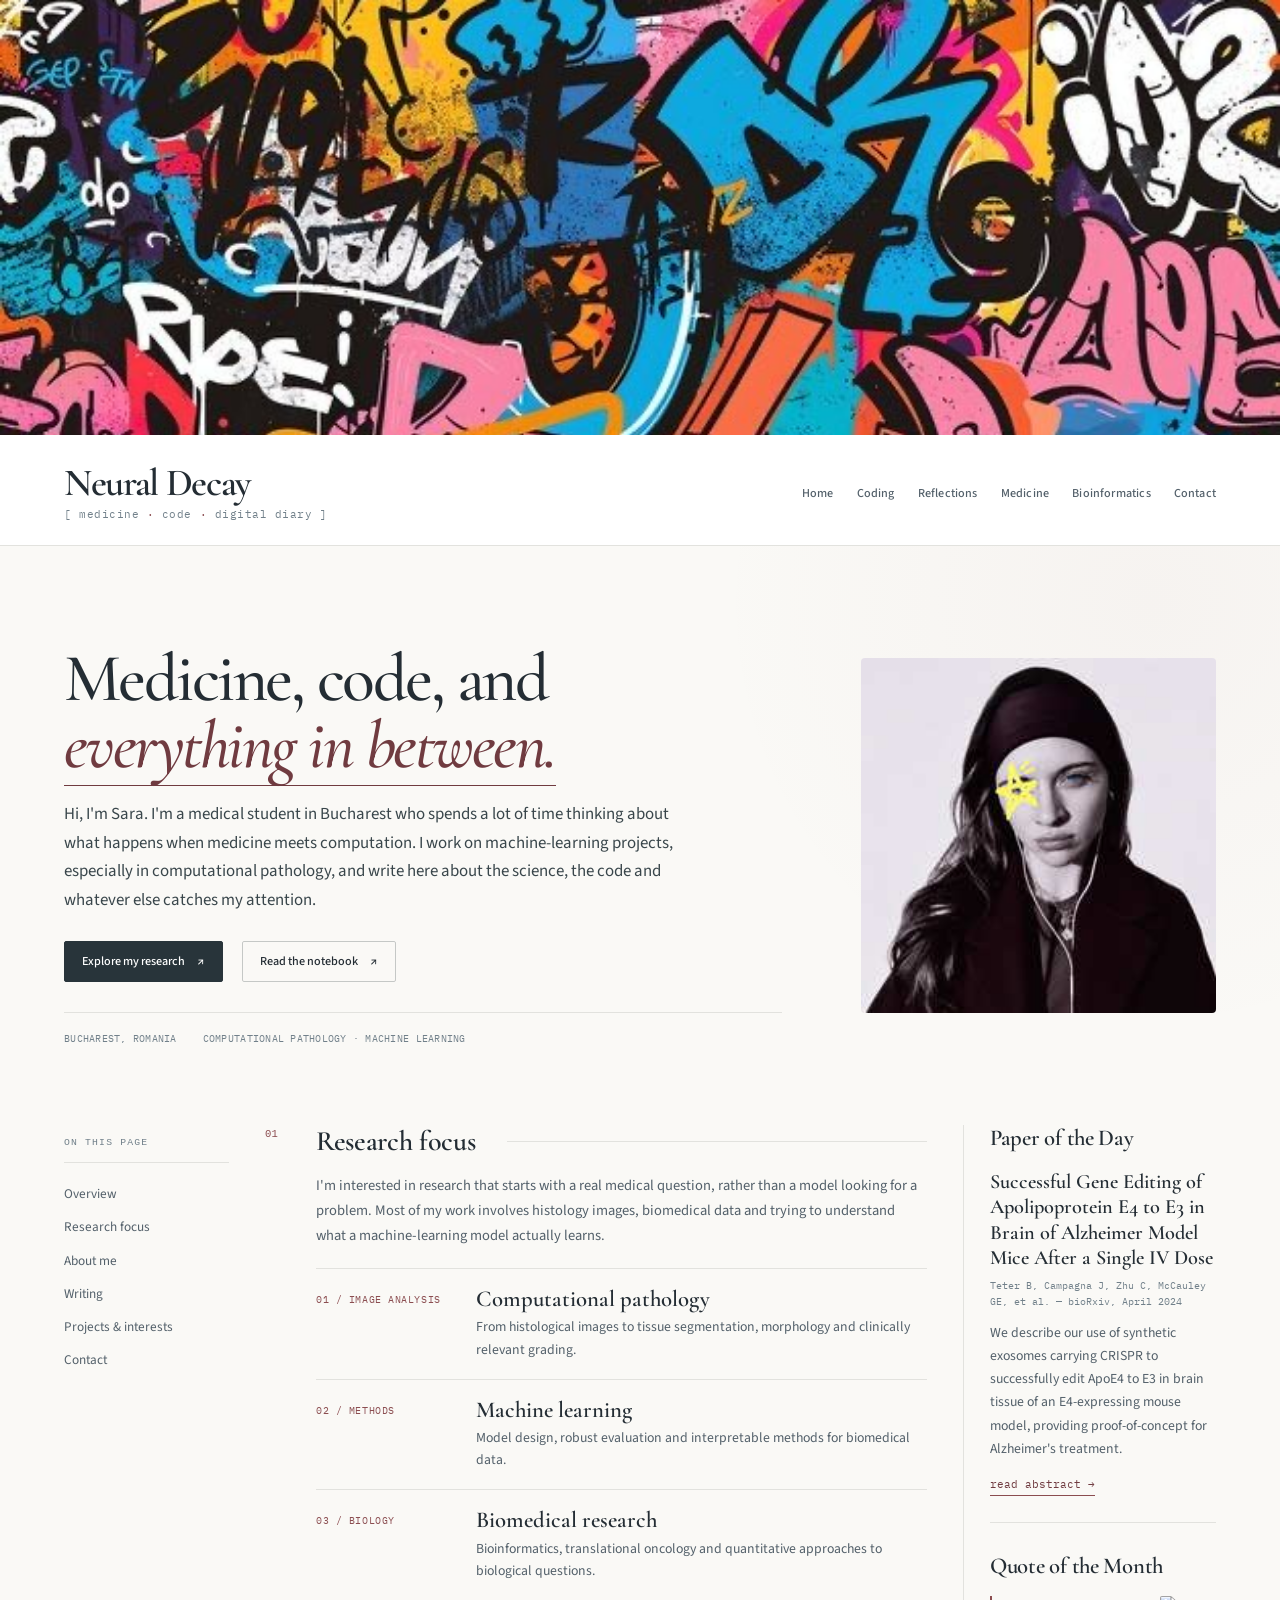
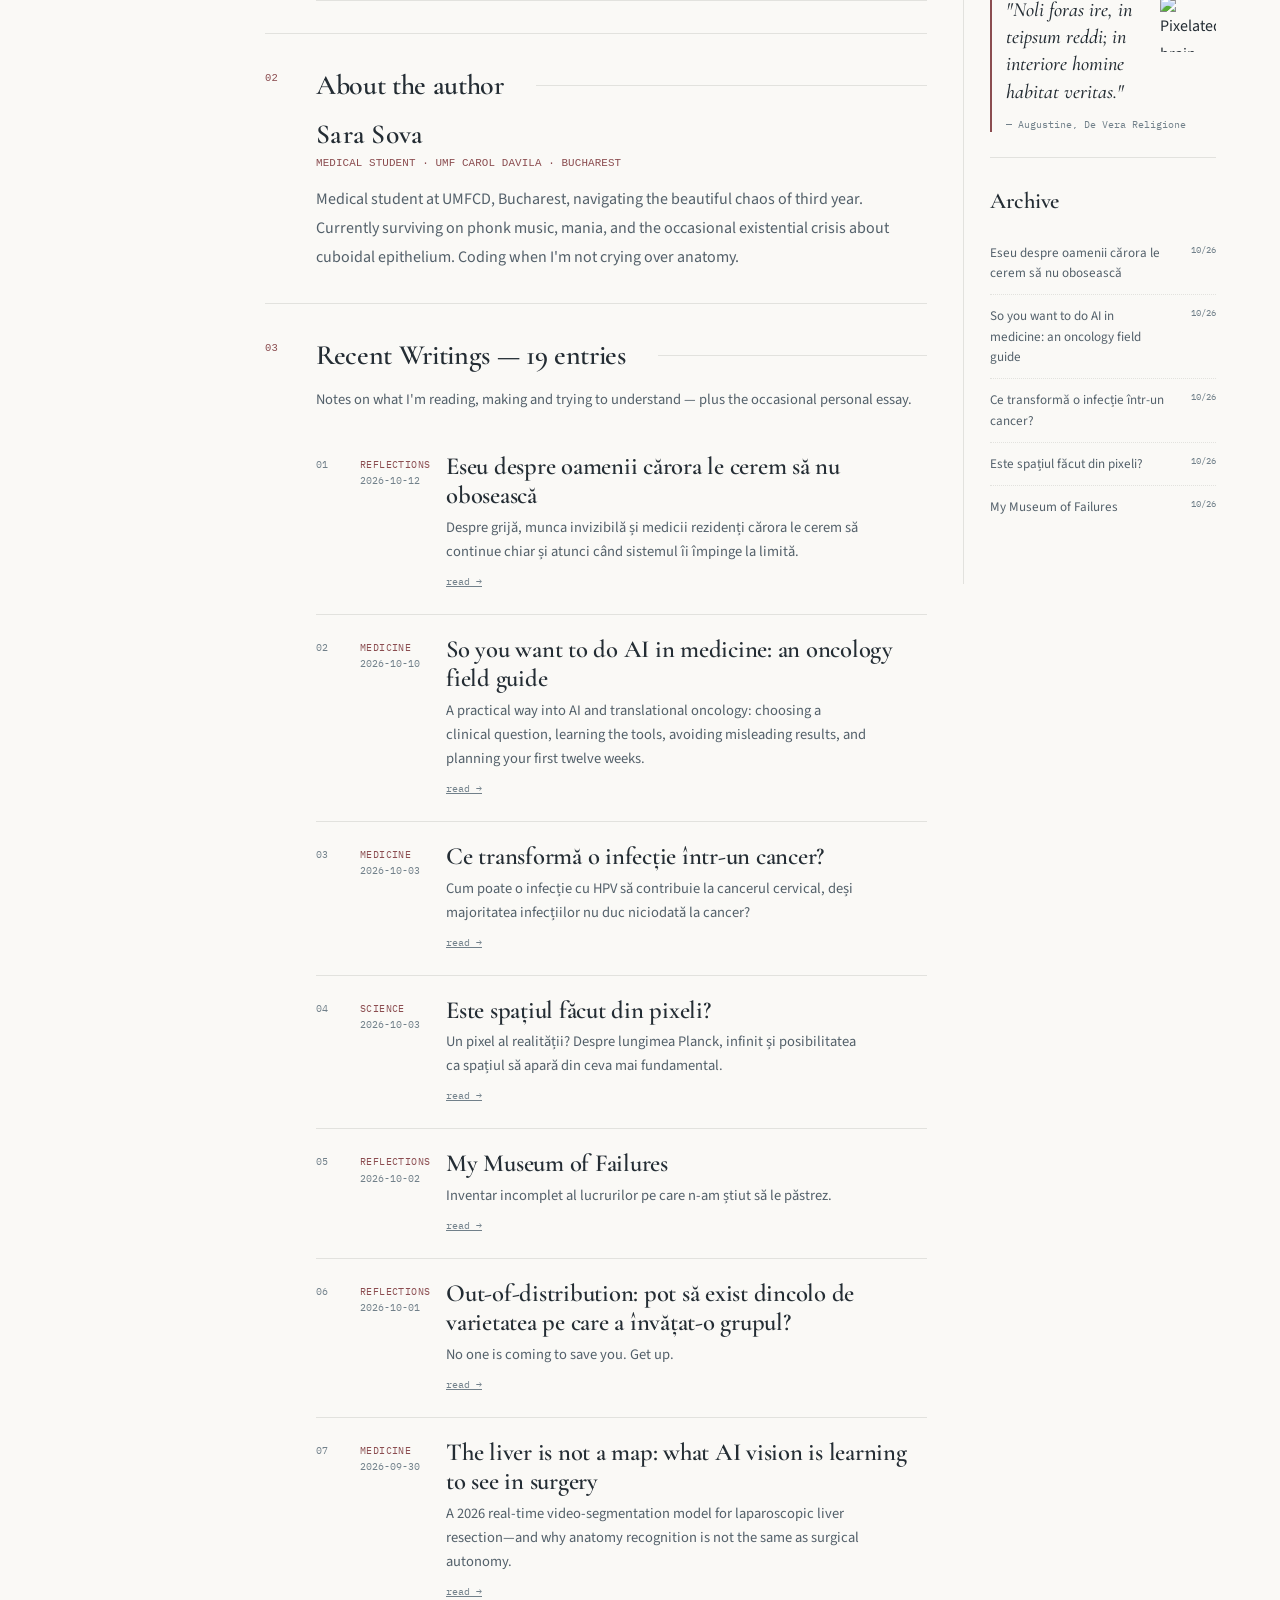
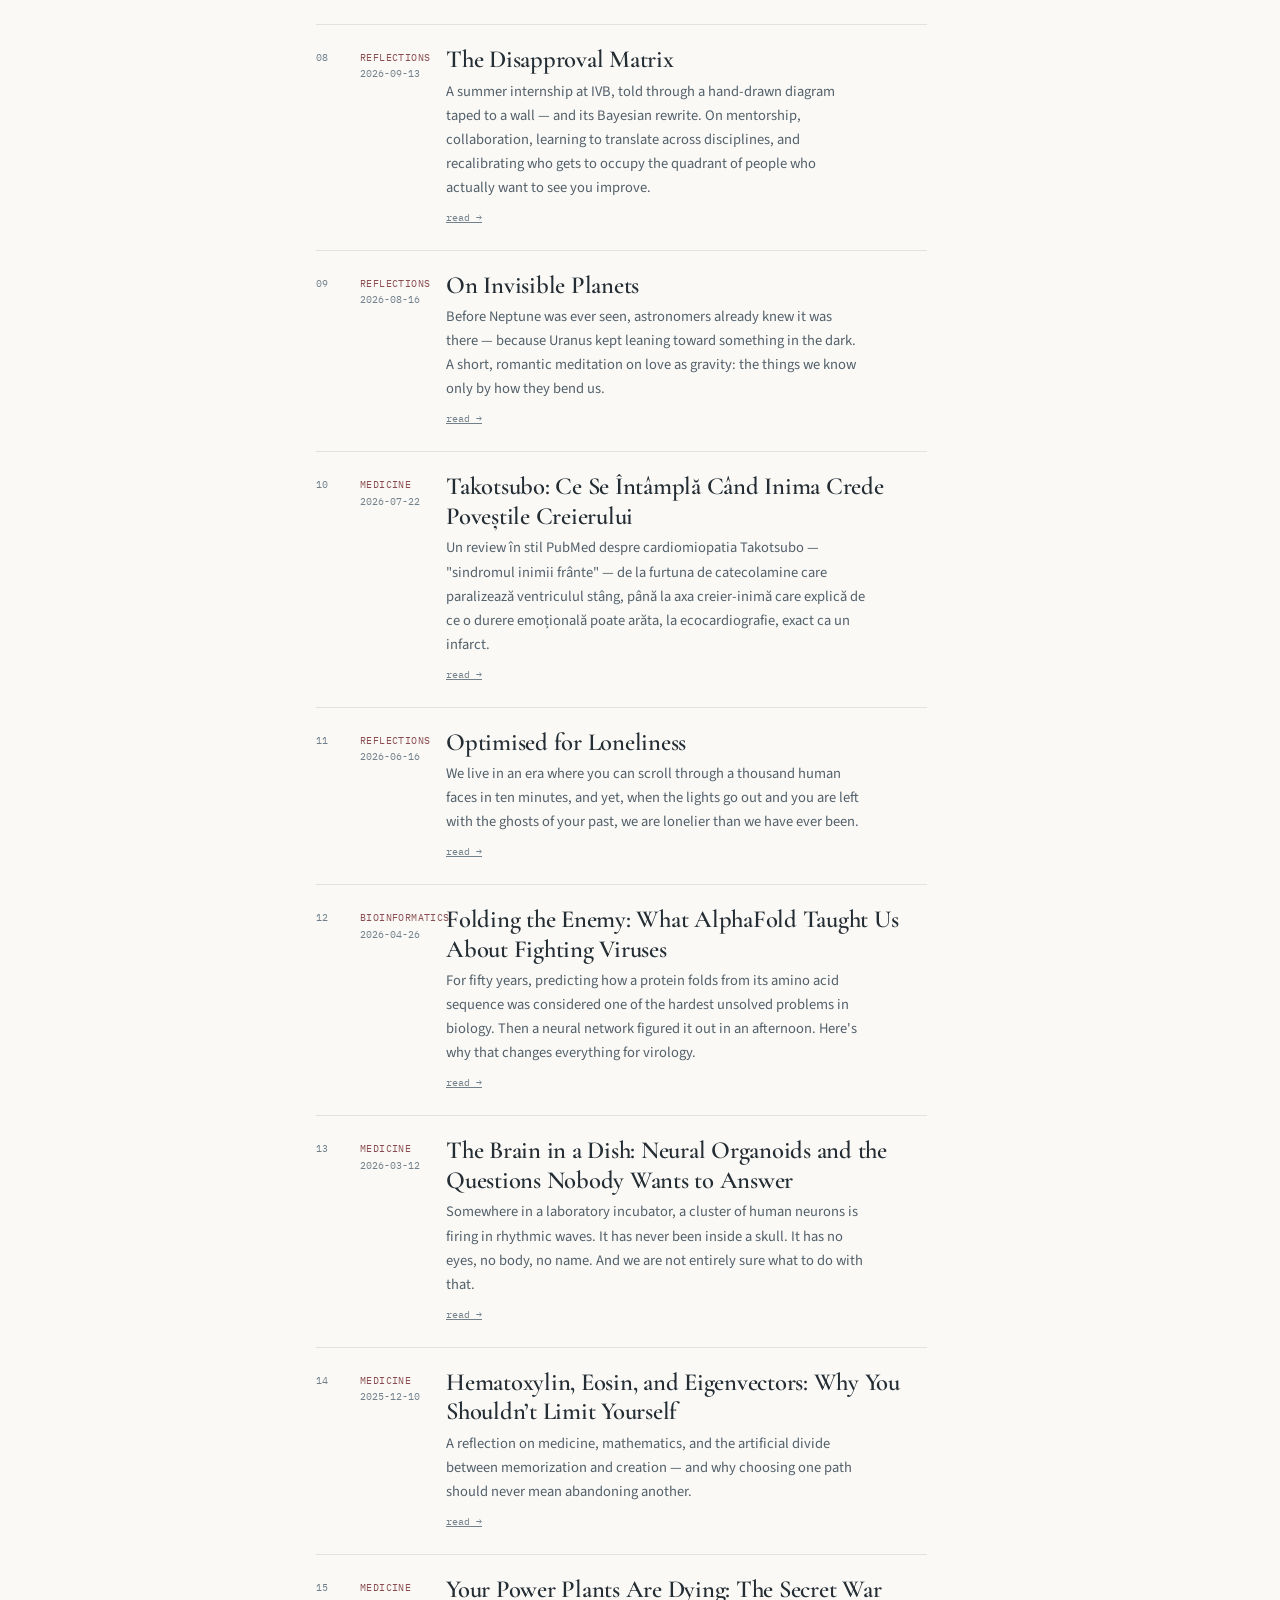
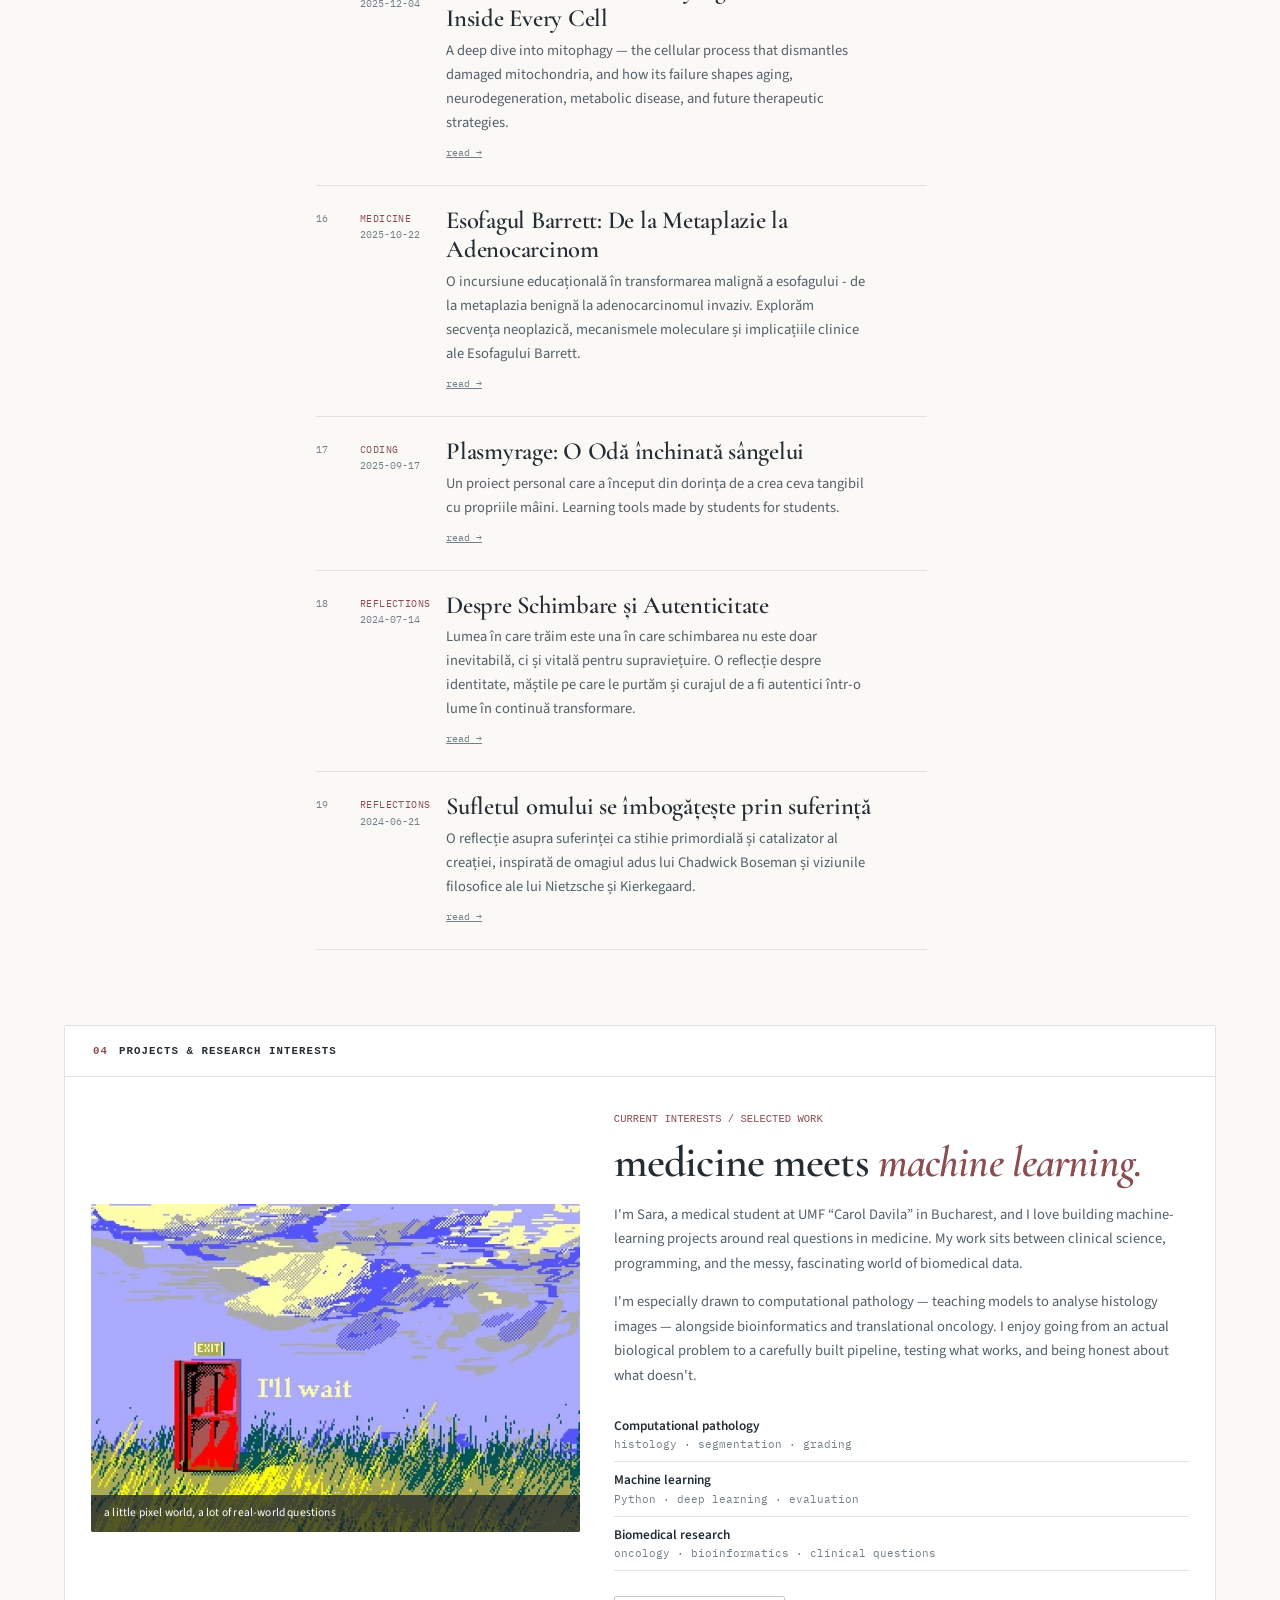
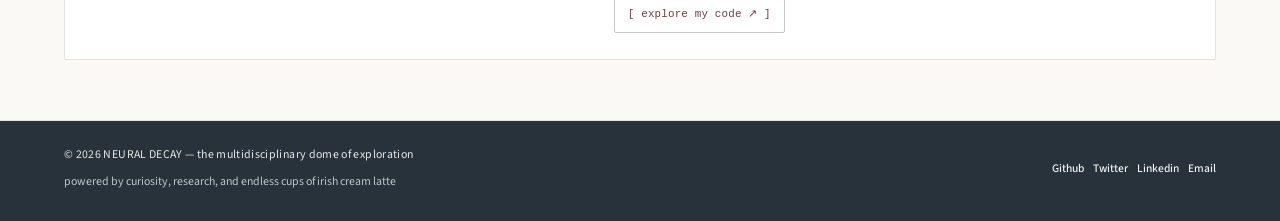
==== commit 0f26308b: "Top banner, plain photo, animations Co-Authored-By: Claude Opus 5.5 <noreply@anthropic.com> Claude-S" ====
--- a/index.html
+++ b/index.html
@@ -959,7 +959,7 @@
         }
 
 </style>
-    <link rel="stylesheet" href="editorial-theme.css?v=20261120b">
+    <link rel="stylesheet" href="editorial-theme.css?v=20261120c">
 </head>
 <body>
     <div id="reading-progress-bar"></div>
@@ -975,6 +975,10 @@
             <span class="browser-address"><span aria-hidden="true">♥</span> gravityeffect1.github.io/blog-neural-decay/</span>
             <span class="browser-go" aria-hidden="true">✦</span>
         </div>
+    <div class="banner-header banner-top">
+        <img src="images/graffiti-banner.jpg" alt="Colourful graffiti wall — Neural Decay banner">
+    </div>
+
 
     <header id="home">
         <div class="container">
@@ -1018,15 +1022,11 @@
                     <div class="profile-photo-frame">
                         <img src="images/sara-portrait.jpg" alt="Portrait of Sara Sova, with blue eyes and a small yellow star doodle" loading="eager" decoding="async">
                     </div>
-                    <figcaption><span>01 / THE PERSON BEHIND THE NOTEBOOK</span><span>SARA SOVA</span></figcaption>
                 </figure>
             </div>
         </div>
     </section>
 
-    <div class="banner-header">
-        <img src="images/graffiti-banner.jpg" alt="Colourful graffiti wall — Neural Decay banner">
-    </div>
 
 
     <div class="container">
@@ -1426,5 +1426,15 @@
         });
     </script>
     <script src="paper.js"></script>
+    <script>
+    (function(){
+        if (!('IntersectionObserver' in window)) return;
+        var els = document.querySelectorAll('.layout section, .layout article, .post-row, .post-card');
+        var io = new IntersectionObserver(function(entries){
+            entries.forEach(function(e){ if (e.isIntersecting){ e.target.classList.add('is-visible'); io.unobserve(e.target); } });
+        }, {threshold: 0.08});
+        els.forEach(function(el){ el.classList.add('reveal'); io.observe(el); });
+    })();
+    </script>
 </body>
 </html>
--- a/editorial-theme.css
+++ b/editorial-theme.css
@@ -884,3 +884,41 @@
 .banner-header { height: clamp(180px, 26vw, 340px); margin: 8px auto 32px; }
 .banner-header img { filter: none; }
 @media (max-width: 700px) { .banner-header { height: 170px; margin: 4px auto 24px; } }
+
+/* Full-bleed banner at the very top */
+.banner-header.banner-top {
+  width: 100%; max-width: none; margin: 0;
+  border-radius: 0; height: clamp(200px, 34vw, 440px);
+}
+.banner-header.banner-top img { animation: banner-drift 22s ease-in-out infinite alternate; }
+
+/* Profile photo: just the picture */
+.profile-photo-frame { padding: 0; border: 0; background: none; box-shadow: none; }
+.profile-photo-frame::after { display: none; }
+.profile-photo-frame img { border-radius: 4px; transition: transform .6s ease; }
+.profile-photo-frame:hover img { transform: scale(1.02); }
+
+/* Animations */
+@keyframes banner-drift { from { transform: scale(1.04) translateX(0); } to { transform: scale(1.12) translateX(-2%); } }
+@keyframes rise { from { opacity: 0; transform: translateY(18px); } to { opacity: 1; transform: none; } }
+@keyframes float-in { from { opacity: 0; transform: translateY(24px) scale(.97); } to { opacity: 1; transform: none; } }
+
+.profile-hero-copy > * { opacity: 0; animation: rise .8s cubic-bezier(.2,.7,.2,1) forwards; }
+.profile-hero-copy > *:nth-child(1) { animation-delay: .15s; }
+.profile-hero-copy > *:nth-child(2) { animation-delay: .3s; }
+.profile-hero-copy > *:nth-child(3) { animation-delay: .45s; }
+.profile-hero-copy > *:nth-child(4) { animation-delay: .6s; }
+.profile-photo { opacity: 0; animation: float-in 1s cubic-bezier(.2,.7,.2,1) .5s forwards; }
+.profile-hero-copy h1 em {
+  background: linear-gradient(90deg, currentColor 0 100%) left bottom / 0 1px no-repeat;
+  animation: underline-in 1s ease 1.1s forwards;
+}
+@keyframes underline-in { to { background-size: 100% 1px; } }
+
+.reveal { opacity: 0; transform: translateY(22px); transition: opacity .7s ease, transform .7s cubic-bezier(.2,.7,.2,1); }
+.reveal.is-visible { opacity: 1; transform: none; }
+
+@media (prefers-reduced-motion: reduce) {
+  .banner-header.banner-top img, .profile-hero-copy > *, .profile-photo, .profile-hero-copy h1 em { animation: none; opacity: 1; }
+  .reveal { opacity: 1; transform: none; transition: none; }
+}
